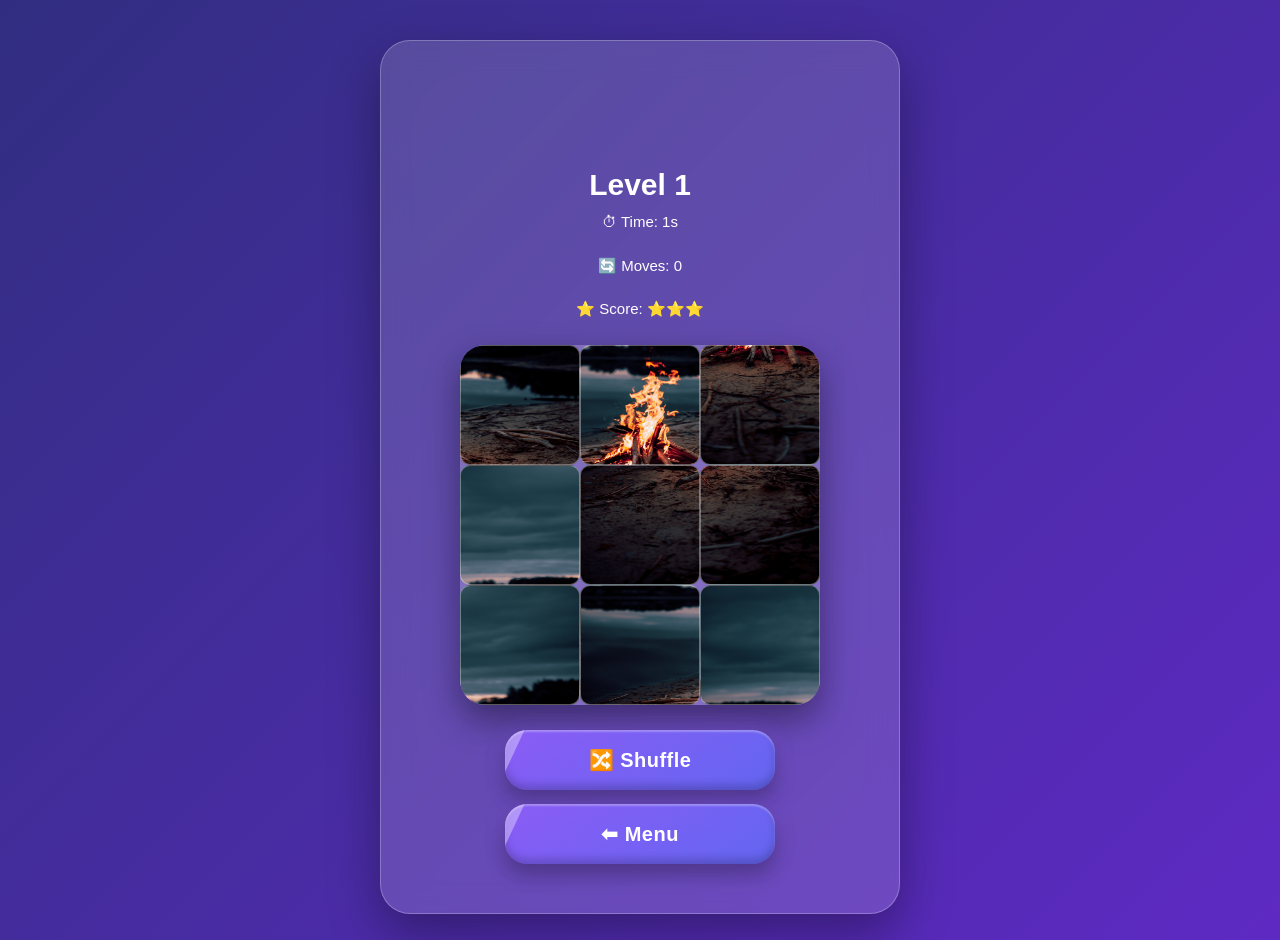
==== game.html @ 7e954ba8 "Update game.html" ====
<!DOCTYPE html>
<html lang="en">

<head>

    <meta charset="UTF-8">

    <meta name="viewport" content="width=device-width, initial-scale=1.0">

    <title>PixVinz</title>

    <link rel="stylesheet" href="style.css">

</head>

<body>

<div class="game">

    
    <video class="app-logo game-logo" autoplay muted loop playsinline>
    <source src="images/logo.webm" type="video/webm">
</video>
    <h2 id="levelTitle"></h2>

    <div class="stats">

        ⏱ Time:
        <span id="timer">0</span>s

        <br><br>

        🔄 Moves:
        <span id="moves">0</span>

        <br><br>

        ⭐ Score:
        <span id="stars">⭐⭐⭐</span>

    </div>

    <div id="puzzleBoard"></div>

    <button onclick="playClick(); shufflePuzzle()">
        🔀 Shuffle
    </button>

    <button onclick="playClick(); backHome()">
        ⬅ Menu
    </button>

</div>

<!-- ==============================
     Victory Screen
================================ -->

<div id="victoryScreen" class="hidden">

    <div class="victory-box">

        <h1>🎉 LEVEL COMPLETE!</h1>

        <img
            id="completedImage"
            src=""
            alt="Solved Puzzle">

        <div id="starsDisplay">⭐⭐⭐</div>

        <div class="stats">

            <p>
                ⏱ Time:
                <span id="finalTime">00:00</span>
            </p>

            <p>
                🔄 Moves:
                <span id="finalMoves">0</span>
            </p>

            <p>
                🪙 Reward:
                +<span id="rewardCoins">40</span> Coins
            </p>

        </div>

        <button id="nextBtn">
            ➡ Next Level
        </button>

        <button id="retryBtn">
            🔄 Play Again
        </button>

        <button id="homeBtn">
            🏠 Home
        </button>

    </div>

</div>
    

<script src="js/audio.js"></script>
<script src="js/auth.js"></script>
<script src="js/save.js"></script>

<script src="js/helpers.js"></script>
<script src="js/levels.js"></script>
<script src="js/timer.js"></script>

<script src="js/board.js"></script>
<script src="js/game.js"></script>

<script src="js/records.js"></script>
<script src="js/victory.js"></script>

<script src="js/puzzle.js"></script>
<script src="js/main.js"></script>

</body>
</html>
---- style.css ----
/* ============================================================
   PUZZLEMANIA / PIXVINZ PREMIUM GAME UI
   CLEAN FINAL CSS
   ============================================================ */


/* ============================================================
   GLOBAL RESET
   ============================================================ */

*{
    box-sizing:border-box;
    margin:0;
    padding:0;
    font-family:'Arial',sans-serif;
}


html{
    width:100%;
    min-height:100%;
}


body{

    min-height:100vh;

    width:100%;

    color:white;

    text-align:center;

    overflow-x:hidden;

    background:
        linear-gradient(
            135deg,
            #312e81,
            #6d28d9,
            #9333ea,
            #2563eb
        );

    background-size:400% 400%;

    animation:
        backgroundMove 15s ease infinite;

}


/* ============================================================
   MAIN CONTAINERS
   ============================================================ */

.menu,
.levels,
.game{

    width:90%;

    max-width:520px;

    margin:40px auto;

    padding:35px;

    background:
        rgba(255,255,255,.15);

    backdrop-filter:
        blur(15px);

    border-radius:30px;

    border:
        1px solid
        rgba(255,255,255,.25);

    box-shadow:
        0 20px 50px
        rgba(0,0,0,.35);

}


/* ============================================================
   TITLES
   ============================================================ */

h1{

    font-size:48px;

    margin-bottom:15px;

    text-shadow:
        0 5px 15px
        rgba(0,0,0,.4);

}


h2{

    font-size:30px;

    margin-bottom:20px;

}


p{

    font-size:20px;

}


/* ============================================================
   PREMIUM BUTTONS
   ============================================================ */

button{

    width:270px;

    max-width:90%;

    padding:18px;

    margin:14px auto;

    display:block;

    border:none;

    border-radius:22px;

    cursor:pointer;

    font-size:20px;

    font-weight:700;

    letter-spacing:.5px;

    color:white;

    background:
        linear-gradient(
            145deg,
            #8b5cf6,
            #6366f1
        );

    box-shadow:

        0 10px 20px
        rgba(0,0,0,.30),

        inset 0 2px 2px
        rgba(255,255,255,.30),

        inset 0 -5px 8px
        rgba(0,0,0,.20),

        0 0 20px
        rgba(139,92,246,.30);

    transition:
        all .30s ease;

    position:relative;

    overflow:hidden;

}


button:hover{

    transform:
        translateY(-6px)
        scale(1.04);

    box-shadow:

        0 18px 35px
        rgba(0,0,0,.35),

        0 0 30px
        rgba(139,92,246,.55);

}


button:active{

    transform:scale(.96);

}


button::before{

    content:"";

    position:absolute;

    top:-100%;

    left:-40%;

    width:40%;

    height:300%;

    background:
        rgba(255,255,255,.35);

    transform:
        rotate(25deg);

    transition:.7s;

}


button:hover::before{

    left:120%;

}


/* ============================================================
   COINS
   ============================================================ */

.coins{

    margin:20px;

    padding:12px;

    border-radius:15px;

    background:
        rgba(255,255,255,.15);

    font-size:22px;

}


/* ============================================================
   LEVEL GRID
   ============================================================ */

.level-grid{

    display:grid;

    grid-template-columns:
        repeat(2,130px);

    justify-content:center;

    gap:22px;

    margin-top:20px;

}


/* ============================================================
   LEVEL CARD
   ============================================================ */

.level-card{

    width:130px;

    height:125px;

    font-size:16px;

    font-weight:bold;

    color:white;

    cursor:pointer;

    position:relative;

    overflow:hidden;

    display:flex;

    flex-direction:column;

    justify-content:center;

    align-items:center;

    gap:4px;

    text-shadow:
        0 2px 6px
        rgba(0,0,0,.45);

    transition:
        transform .35s,
        box-shadow .35s;

    transform-style:preserve-3d;

    box-shadow:

        0 18px 28px
        rgba(0,0,0,.35),

        inset 0 2px 2px
        rgba(255,255,255,.30),

        inset 0 -8px 12px
        rgba(0,0,0,.28);

    background-size:
        200% 200%;

    animation:
        floatCard 4s ease-in-out infinite;

}


/* Level Card Shine */

.level-card::before{

    content:"";

    position:absolute;

    top:-50%;

    left:-60%;

    width:70%;

    height:220%;

    background:
        rgba(255,255,255,.18);

    transform:
        rotate(30deg);

    transition:.7s;

}


.level-card:hover{

    transform:
        perspective(700px)
        rotateX(10deg)
        translateY(-8px)
        scale(1.06);

}


.level-card:active{

    transform:
        perspective(700px)
        scale(.94);

}


/* ============================================================
   UNLOCKED LEVEL
   ============================================================ */

.unlocked{

    background:
        linear-gradient(
            145deg,
            #7c3aed,
            #4f46e5
        );

    color:white;

    box-shadow:

        0 8px 20px
        rgba(79,70,229,.5),

        inset 0 2px 3px
        rgba(255,255,255,.25),

        inset 0 -4px 8px
        rgba(0,0,0,.25);

}


.unlocked:hover{

    box-shadow:

        0 0 20px
        #7c3aed,

        0 0 40px
        #6d28d9,

        0 0 60px
        rgba(124,58,237,.55);

}


/* ============================================================
   COMPLETED LEVEL
   ============================================================ */

.completed{

    background:
        linear-gradient(
            135deg,
            #FFD54F,
            #FFC107,
            #FF9800,
            #F57C00
        );

    background-size:
        300% 300%;

    color:white;

    box-shadow:

        0 0 18px
        #FFC107,

        0 0 40px
        rgba(255,193,7,.75),

        inset 0 2px 3px
        rgba(255,255,255,.45),

        inset 0 -8px 10px
        rgba(0,0,0,.20);

    animation:
        floatCard 4s ease-in-out infinite,
        goldGlow 1s ease-in-out infinite,
        shineMove 2s linear infinite;

}


/* ============================================================
   LOCKED LEVEL
   ============================================================ */

.locked{

    background:
        linear-gradient(
            145deg,
            #3f3f46,
            #18181b
        );

    color:#bcbcbc;

    box-shadow:

        inset 0 2px 4px
        rgba(255,255,255,.08),

        inset 0 -4px 10px
        rgba(0,0,0,.6);

    cursor:not-allowed;

    opacity:.8;

}


/* ============================================================
   STATS
   ============================================================ */

.stats{

    font-size:12px;

    line-height:1.8;

}


/* ============================================================
   PUZZLE BOARD
   ============================================================ */

#puzzleBoard{

    width:360px;

    height:360px;

    max-width:90vw;

    max-height:90vw;

    margin:25px auto;

    padding:0;

    display:grid;

    overflow:hidden;

    border-radius:25px;

    background:
        rgba(255,255,255,.2);

    box-shadow:
        0 15px 35px
        rgba(0,0,0,.4);

}


/* ============================================================
   PUZZLE PIECES
   ============================================================ */

.piece{

    border-radius:10px;

    border:
        1px solid
        rgba(255,255,255,.35);

    transition:.2s;

    overflow:hidden;

}


.piece:hover{

    filter:
        brightness(1.15);

}


.selected{

    border:
        4px solid
        yellow;

    transform:
        scale(.93);

    box-shadow:
        0 0 20px
        yellow;

}


/* ============================================================
   STARS DISPLAY
   ============================================================ */

#starsDisplay{

    font-size:30px;

    color:gold;

}


/* ============================================================
   HIDDEN
   ============================================================ */

.hidden{

    display:none!important;

}


/* ============================================================
   ============================================================
   LOGO SYSTEM
   ============================================================
   ============================================================ */


/* ============================================================
   OPENING SPLASH SCREEN
   ============================================================ */

#puzzleSplash{

    position:fixed;

    inset:0;

    width:100%;

    height:100%;

    display:flex;

    justify-content:center;

    align-items:center;

    padding:15px;

    background:
        linear-gradient(
            135deg,
            #312e81,
            #6d28d9,
            #9333ea,
            #2563eb
        );

    z-index:99999;

    overflow:hidden;

    opacity:1;

    visibility:visible;

    transition:
        opacity .8s ease,
        visibility .8s ease;

}


/* ============================================================
   OPENING LOGO
   IMPORTANT:
   SMALL ENOUGH TO FIT MOBILE
   ============================================================ */

#puzzleSplash .app-logo{

    display:block;

    width:240px;

    height:auto;

    max-width:70vw;

    max-height:42vh;

    object-fit:contain;

    object-position:center;

    margin:auto;

    padding:0;

    border:none;

    outline:none;

    background:transparent;

    filter:
        drop-shadow(
            0 10px 20px
            rgba(0,0,0,.40)
        );

    animation:
        splashLogoIntro
        3s
        ease-in-out
        forwards;

}


/* Compatibility if splash uses .splash-logo */

#puzzleSplash .splash-logo{

    display:block;

    width:240px;

    height:auto;

    max-width:70vw;

    max-height:42vh;

    object-fit:contain;

    object-position:center;

    margin:auto;

    border:none;

    outline:none;

    background:transparent;

    filter:
        drop-shadow(
            0 10px 20px
            rgba(0,0,0,.40)
        );

}


/* ============================================================
   SPLASH EXIT
   ============================================================ */

#puzzleSplash.splashHidden{

    opacity:0;

    visibility:hidden;

    pointer-events:none;

}


/* ============================================================
   SPLASH ANIMATION
   ============================================================ */

@keyframes splashLogoIntro{

    0%{

        opacity:0;

        transform:
            scale(.78)
            translateY(15px);

    }

    20%{

        opacity:1;

        transform:
            scale(1.02)
            translateY(0);

    }

    40%{

        opacity:1;

        transform:
            scale(1)
            translateY(0);

    }

    70%{

        opacity:1;

        transform:
            scale(1.015)
            translateY(-3px);

    }

    100%{

        opacity:1;

        transform:
            scale(1)
            translateY(0);

    }

}


/* ============================================================
   MAIN MENU LOGO
   ============================================================ */

.menu .app-logo{

    display:block;

    width:190px;

    height:auto;

    max-width:65%;

    max-height:130px;

    object-fit:contain;

    object-position:center;

    margin:
        0 auto 10px auto;

    padding:0;

    border:none;

    outline:none;

    background:transparent;

    filter:
        drop-shadow(
            0 8px 15px
            rgba(0,0,0,.35)
        );

    animation:
        menuLogoFloat
        4s
        ease-in-out
        infinite;

}


/* Compatibility for .menu-logo */

.menu-logo{

    display:block;

    width:190px;

    height:auto;

    max-width:65%;

    max-height:130px;

    object-fit:contain;

    margin:
        0 auto 10px auto;

}


/* ============================================================
   LEVELS PAGE LOGO
   ============================================================ */

.levels .app-logo{

    display:block;

    width:200px;

    height:auto;

    max-width:75%;

    max-height:125px;

    object-fit:contain;

    object-position:center;

    margin:
        0 auto 8px auto;

    padding:0;

    border:none;

    outline:none;

    background:transparent;

    filter:
        drop-shadow(
            0 8px 15px
            rgba(0,0,0,.35)
        );

    animation:
        menuLogoFloat
        4s
        ease-in-out
        infinite;

}


/* ============================================================
   GAME / LEVEL 1 LOGO
   ============================================================ */

.game .app-logo{

    display:block !important;

    visibility:visible !important;

    opacity:1 !important;

    width:165px;

    height:auto;

    max-width:58%;

    max-height:100px;

    object-fit:contain;

    object-position:center;

    margin:
        0 auto 2px auto;

    padding:0;

    border:none;

    outline:none;

    background:transparent;

    filter:
        drop-shadow(
            0 8px 15px
            rgba(0,0,0,.35)
        );

    animation:
        gameLogoFloat
        4s
        ease-in-out
        infinite;

}


/* ============================================================
   GAME LEVEL TITLE
   ============================================================ */

.game #levelTitle{

    font-size:30px;

    margin:
        3px 0 8px 0;

    line-height:1.2;

}


/* ============================================================
   GAME STATISTICS
   ============================================================ */

.game .stats{

    font-size:15px;

    line-height:1.45;

    margin-bottom:8px;

}


/* ============================================================
   LOGO FLOAT ANIMATION
   ============================================================ */

@keyframes menuLogoFloat{

    0%,100%{

        transform:
            translateY(0)
            scale(1);

    }

    50%{

        transform:
            translateY(-5px)
            scale(1.02);

    }

}


@keyframes gameLogoFloat{

    0%,100%{

        transform:
            translateY(0)
            scale(1);

    }

    50%{

        transform:
            translateY(-4px)
            scale(1.015);

    }

}


/* ============================================================
   SETTINGS POPUP
   ============================================================ */

.popup{

    position:fixed;

    inset:0;

    background:
        rgba(0,0,0,.7);

    display:none;

    justify-content:center;

    align-items:center;

    z-index:9999;

}


.popup-box{

    width:90%;

    max-width:400px;

    background:white;

    color:#333;

    padding:30px;

    border-radius:25px;

    box-shadow:
        0 20px 50px
        black;

}


.setting-row{

    display:flex;

    justify-content:space-between;

    align-items:center;

    margin:20px 0;

    font-size:20px;

}


.setting-row input{

    width:25px;

    height:25px;

}


/* ============================================================
   INPUTS / LOGIN / SIGNUP
   ============================================================ */

input{

    width:270px;

    max-width:90%;

    padding:16px;

    margin:8px auto;

    display:block;

    border:none;

    border-radius:18px;

    outline:none;

    font-size:18px;

    text-align:center;

    background:
        rgba(255,255,255,.95);

    color:#222;

    box-shadow:
        0 8px 18px
        rgba(0,0,0,.25);

    transition:.3s;

}


input:focus{

    transform:
        scale(1.03);

    box-shadow:
        0 0 18px
        #8b5cf6;

}


input::placeholder{

    color:#666;

}


/* ============================================================
   PLAYER PROFILE
   ============================================================ */

#playerProfile{

    margin:20px auto;

    padding:15px;

    width:90%;

    border-radius:18px;

    background:
        rgba(255,255,255,.15);

    backdrop-filter:
        blur(10px);

}


#playerProfile h3{

    margin-bottom:8px;

    font-size:22px;

}


/* ============================================================
   PIXVINZ WELCOME TEXT - PREMIUM GLOW
   ============================================================ */

#welcomeText{

    font-size:32px;

    font-weight:900;

    color:#FFD21C;

    letter-spacing:1px;

    margin-bottom:8px;

    text-shadow:
        0 2px 5px rgba(0,0,0,.35),
        0 0 8px rgba(255,255,255,.55),
        0 0 16px rgba(216,180,254,.60),
        0 0 28px rgba(139,92,246,.45);

}


/* ============================================================
   PIXVINZ USERNAME - PREMIUM GLOW
   ============================================================ */

#usernameDisplay{

    font-size:24px;

    font-weight:700;

    color:#ffffff;

    letter-spacing:1px;

    margin-bottom:15px;

    opacity:1;

    text-shadow:
        0 2px 5px rgba(0,0,0,.35),
        0 0 6px rgba(255,255,255,.60),
        0 0 14px rgba(216,180,254,.70),
        0 0 26px rgba(139,92,246,.55);

}



/* ============================================================
   LOGOUT
   ============================================================ */

.logout-btn{

    margin:
        70px auto 20px auto;

    width:220px;

    opacity:.85;

}


/* ============================================================
   ============================================================
   VICTORY SCREEN
   ============================================================
   ============================================================ */

#victoryScreen{

    position:fixed;

    inset:0;

    width:100%;

    height:100%;

    display:flex;

    justify-content:center;

    align-items:center;

    padding:20px;

    background:
        radial-gradient(
            circle at center,
            rgba(124,58,237,.25),
            rgba(0,0,0,.82)
        );

    backdrop-filter:
        blur(6px);

    z-index:99999;

    overflow-y:auto;

}


/* ============================================================
   VICTORY BOX
   ============================================================ */

.victory-box{

    position:relative;

    width:92%;

    max-width:500px;

    max-height:90vh;

    overflow-y:auto;

    overflow-x:hidden;

    padding:
        24px 22px 22px 22px;

    margin:auto;

    background:
        linear-gradient(
            145deg,
            #ffffff,
            #fffdf7
        );

    color:#222;

    border-radius:38px;

    border:
        5px solid
        #FFD21C;

    box-shadow:

        0 0 12px
        rgba(255,215,0,.8),

        0 0 30px
        rgba(255,193,7,.65),

        0 20px 60px
        rgba(0,0,0,.65);

    text-align:center;

    animation:
        victoryAppear
        .55s
        cubic-bezier(.2,.8,.2,1);

}


/* ============================================================
   VICTORY CONFETTI LAYER
   ============================================================ */

.victory-box::before{

    content:"";

    position:absolute;

    inset:0;

    border-radius:34px;

    pointer-events:none;

    z-index:1;

    opacity:.65;

    background-image:

        linear-gradient(
            135deg,
            #ff4d6d 0 8px,
            transparent 8px 100%
        ),

        linear-gradient(
            45deg,
            #ffd21c 0 7px,
            transparent 7px 100%
        ),

        linear-gradient(
            120deg,
            #22c55e 0 8px,
            transparent 8px 100%
        ),

        linear-gradient(
            60deg,
            #3b82f6 0 7px,
            transparent 7px 100%
        ),

        linear-gradient(
            160deg,
            #a855f7 0 8px,
            transparent 8px 100%
        );

    background-size:

        75px 95px,
        95px 120px,
        110px 100px,
        85px 130px,
        120px 110px;

    animation:
        confettiFall
        5s
        linear
        infinite;

}


/* ============================================================
   SECOND CONFETTI
   ============================================================ */

.victory-box::after{

    content:"";

    position:absolute;

    inset:-20px;

    border-radius:40px;

    pointer-events:none;

    z-index:1;

    opacity:.45;

    background-image:

        radial-gradient(
            circle,
            #ffd21c 0 4px,
            transparent 5px
        ),

        radial-gradient(
            circle,
            #ff4d6d 0 4px,
            transparent 5px
        ),

        radial-gradient(
            circle,
            #3b82f6 0 4px,
            transparent 5px
        ),

        radial-gradient(
            circle,
            #22c55e 0 4px,
            transparent 5px
        ),

        radial-gradient(
            circle,
            #a855f7 0 4px,
            transparent 5px
        );

    background-size:

        90px 110px,
        120px 140px,
        100px 130px,
        130px 100px,
        110px 120px;

    animation:
        confettiFallReverse
        7s
        linear
        infinite;

}


/* ============================================================
   KEEP VICTORY CONTENT ABOVE CONFETTI
   ============================================================ */

.victory-box > *{

    position:relative;

    z-index:2;

}


/* ============================================================
   VICTORY TITLE
   ============================================================ */

.victory-box h1{

    position:relative;

    z-index:2;

    margin:
        12px 0 18px 0;

    font-size:
        clamp(
            30px,
            7vw,
            48px
        );

    line-height:1.05;

    font-weight:900;

    color:#222;

    text-shadow:

        0 3px 0
        #ffffff,

        0 6px 15px
        rgba(0,0,0,.20);

}


/* ============================================================
   COMPLETED PUZZLE IMAGE
   ============================================================ */

#completedImage{

    position:relative;

    z-index:2;

    width:165px;

    height:165px;

    max-width:47vw;

    max-height:47vw;

    display:block;

    margin:
        10px auto 16px auto;

    object-fit:cover;

    border-radius:27px;

    border:
        6px solid
        #FFD21C;

    background:white;

    box-shadow:

        0 0 12px
        rgba(255,215,0,.95),

        0 0 30px
        rgba(255,193,7,.65),

        0 10px 25px
        rgba(0,0,0,.30);

    animation:
        imageGlow
        2s
        ease-in-out
        infinite;

}


/* ============================================================
   VICTORY STARS
   ============================================================ */

#starsDisplay{

    position:relative;

    z-index:2;

    font-size:42px;

    line-height:1;

    margin:
        10px 0 18px 0;

    color:#FFD21C;

    letter-spacing:4px;

    text-shadow:
        0 3px 8px
        rgba(255,193,7,.45);

    animation:
        starsPop
        .7s
        ease-out;

}


/* ============================================================
   VICTORY STATS
   ============================================================ */

.victory-box .stats{

    position:relative;

    z-index:2;

    width:100%;

    max-width:360px;

    margin:
        8px auto 16px auto;

    font-size:20px;

    line-height:1.5;

}


.victory-box .stats p{

    margin:
        7px auto;

    padding:
        5px 10px;

    border-radius:15px;

}


/* ============================================================
   VICTORY BUTTONS
   ============================================================ */

#victoryScreen button{

    position:relative;

    z-index:3;

    width:85%;

    max-width:360px;

    padding:
        15px 18px;

    margin:
        8px auto;

    border:none;

    border-radius:24px;

    font-size:20px;

    font-weight:800;

    color:white;

    background:
        linear-gradient(
            145deg,
            #8b5cf6,
            #6366f1
        );

    box-shadow:

        0 10px 20px
        rgba(0,0,0,.25),

        inset 0 2px 2px
        rgba(255,255,255,.35),

        inset 0 -6px 8px
        rgba(0,0,0,.18),

        0 0 18px
        rgba(124,58,237,.25);

    transition:
        transform .2s ease,
        box-shadow .2s ease;

}


#victoryScreen button:hover{

    transform:
        translateY(-3px)
        scale(1.02);

    box-shadow:

        0 15px 28px
        rgba(0,0,0,.30),

        0 0 25px
        rgba(124,58,237,.55);

}


#victoryScreen button:active{

    transform:
        scale(.96);

}


/* ============================================================
   BEST RECORD
   ============================================================ */

#bestRecord{

    position:relative;

    z-index:2;

    margin:
        18px auto 0 auto !important;

    padding-top:12px;

    width:90%;

    border-top:
        2px solid
        rgba(100,70,130,.30);

    color:#222;

}


#bestRecord h3{

    margin:
        0 0 8px 0;

    font-size:24px;

    font-weight:900;

}


#bestRecord p{

    margin:
        4px 0;

    font-size:20px;

    line-height:1.3;

}


#bestRecord p:first-of-type{

    color:#FFD21C;

    font-size:34px;

    line-height:1;

    text-shadow:
        0 3px 7px
        rgba(255,193,7,.35);

}


/* ============================================================
   VICTORY ANIMATIONS
   ============================================================ */

@keyframes victoryAppear{

    0%{

        opacity:0;

        transform:
            scale(.82)
            translateY(30px);

    }

    70%{

        transform:
            scale(1.02)
            translateY(-3px);

    }

    100%{

        opacity:1;

        transform:
            scale(1)
            translateY(0);

    }

}


@keyframes imageGlow{

    0%,100%{

        box-shadow:

            0 0 12px
            rgba(255,215,0,.8),

            0 0 28px
            rgba(255,193,7,.5),

            0 10px 25px
            rgba(0,0,0,.3);

    }

    50%{

        box-shadow:

            0 0 20px
            rgba(255,215,0,1),

            0 0 42px
            rgba(255,193,7,.75),

            0 12px 30px
            rgba(0,0,0,.35);

    }

}


@keyframes starsPop{

    0%{

        opacity:0;

        transform:
            scale(.5);

    }

    70%{

        transform:
            scale(1.12);

    }

    100%{

        opacity:1;

        transform:
            scale(1);

    }

}


@keyframes confettiFall{

    0%{

        background-position:

            0 -80px,
            20px -120px,
            -30px -100px,
            50px -140px,
            -20px -130px;

        transform:
            rotate(0deg);

    }

    50%{

        background-position:

            15px 140px,
            -20px 220px,
            30px 160px,
            10px 210px,
            30px 170px;

        transform:
            rotate(2deg);

    }

    100%{

        background-position:

            0 450px,
            20px 500px,
            -30px 470px,
            50px 520px,
            -20px 490px;

        transform:
            rotate(0deg);

    }

}


@keyframes confettiFallReverse{

    0%{

        background-position:

            10px -100px,
            -30px -140px,
            40px -180px,
            -20px -140px,
            60px -120px;

    }

    50%{

        background-position:

            -20px 160px,
            20px 200px,
            -30px 180px,
            30px 220px,
            10px 170px;

    }

    100%{

        background-position:

            10px 480px,
            -30px 520px,
            40px 500px,
            -20px 540px,
            60px 510px;

    }

}


/* ============================================================
   GENERAL ANIMATIONS
   ============================================================ */

@keyframes backgroundMove{

    0%{

        background-position:
            0% 50%;

    }

    50%{

        background-position:
            100% 50%;

    }

    100%{

        background-position:
            0% 50%;

    }

}


@keyframes shine{

    50%{

        transform:
            scale(1.05);

    }

}


@keyframes floatCard{

    0%,100%{

        transform:
            translateY(0);

    }

    50%{

        transform:
            translateY(-5px);

    }

}


@keyframes goldGlow{

    0%,100%{

        box-shadow:

            0 0 18px
            #FFC107,

            0 0 40px
            rgba(255,193,7,.60);

    }

    50%{

        box-shadow:

            0 0 30px
            #FFD54F,

            0 0 60px
            #FF9800,

            0 0 80px
            rgba(255,152,0,.70);

    }

}


@keyframes shineMove{

    0%{

        background-position:
            0% 50%;

    }

    100%{

        background-position:
            100% 50%;

    }

}


/* ============================================================
   MOBILE DEVICES
   ============================================================ */

@media(max-width:500px){

    /* -----------------------------
       MAIN CONTAINERS
       ----------------------------- */

    .menu,
    .levels,
    .game{

        width:95%;

        padding:15px;

        margin:
            20px auto;

        border-radius:25px;

    }


    /* -----------------------------
       PUZZLE BOARD
       ----------------------------- */

    #puzzleBoard{

        width:90vw;

        height:90vw;

        max-width:360px;

        max-height:360px;

        margin:
            25px auto;

    }


    /* -----------------------------
       SPLASH LOGO
       ----------------------------- */

    #puzzleSplash{

        padding:10px;

    }


    #puzzleSplash .app-logo,
    #puzzleSplash .splash-logo{

        width:240px;

        max-width:70vw;

        max-height:42vh;

    }


    /* -----------------------------
       MAIN MENU LOGO
       ----------------------------- */

    .menu .app-logo{

        width:180px;

        max-width:64%;

        max-height:120px;

        margin:
            0 auto 8px auto;

    }


    /* -----------------------------
       LEVEL PAGE LOGO
       ----------------------------- */

    .levels .app-logo{

        width:165px;

        max-width:58%;

        max-height:105px;

        margin:
            0 auto 8px auto;

    }


    /* -----------------------------
       GAME LOGO
       ----------------------------- */

    .game .app-logo{

        width:165px;

        max-width:55%;

        max-height:100px;

        margin:
            0 auto 2px auto;

    }


    /* -----------------------------
       GAME TITLE
       ----------------------------- */

    .game #levelTitle{

        font-size:26px;

        margin:
            2px 0 6px 0;

    }


    /* -----------------------------
       GAME STATS
       ----------------------------- */

    .game .stats{

        font-size:14px;

        line-height:1.35;

        margin-bottom:5px;

    }


    /* -----------------------------
       VICTORY SCREEN
       ----------------------------- */

    #victoryScreen{

        padding:14px;

        align-items:center;

    }


    .victory-box{

        width:94%;

        max-width:430px;

        max-height:88vh;

        padding:
            20px
            16px
            18px
            16px;

        border-radius:32px;

        border-width:4px;

    }


    .victory-box h1{

        font-size:
            clamp(
                28px,
                8vw,
                38px
            );

        margin:
            10px 0 14px 0;

    }


    #completedImage{

        width:135px;

        height:135px;

        max-width:38vw;

        max-height:38vw;

        border-width:5px;

        border-radius:23px;

        margin:
            8px auto 14px auto;

    }


    #starsDisplay{

        font-size:36px;

        letter-spacing:2px;

        margin:
            8px 0 14px 0;

    }


    .victory-box .stats{

        font-size:18px;

        margin:
            6px auto 12px auto;

    }


    .victory-box .stats p{

        margin:
            4px auto;

    }


    #victoryScreen button{

        width:88%;

        padding:
            13px 15px;

        margin:
            7px auto;

        font-size:18px;

        border-radius:21px;

    }


    #bestRecord{

        margin-top:
            14px !important;

        padding-top:10px;

    }


    #bestRecord h3{

        font-size:21px;

        margin-bottom:5px;

    }


    #bestRecord p{

        font-size:18px;

        margin:2px 0;

    }


    #bestRecord p:first-of-type{

        font-size:30px;

    }

}


/* ============================================================
   VERY SMALL PHONES
   ============================================================ */

@media(max-width:360px){

    /* -----------------------------
       SPLASH
       ----------------------------- */

    #puzzleSplash{

        padding:8px;

    }


    #puzzleSplash .app-logo,
    #puzzleSplash .splash-logo{

        width:210px;

        max-width:68vw;

        max-height:38vh;

    }


    /* -----------------------------
       MAIN MENU
       ----------------------------- */

    .menu .app-logo{

        width:165px;

        max-width:62%;

        max-height:110px;

    }


    /* -----------------------------
       LEVELS
       ----------------------------- */

    .levels .app-logo{

        width:150px;

        max-width:58%;

        max-height:95px;

    }


    /* -----------------------------
       GAME
       ----------------------------- */

    .game .app-logo{

        width:150px;

        max-width:54%;

        max-height:90px;

    }


    .game #levelTitle{

        font-size:24px;

    }


    .game .stats{

        font-size:13px;

    }


    /* -----------------------------
       VICTORY
       ----------------------------- */

    #victoryScreen{

        padding:10px;

    }


    .victory-box{

        max-height:90vh;

        padding:
            17px
            13px
            15px
            13px;

        border-radius:28px;

    }


    .victory-box h1{

        font-size:27px;

        margin-bottom:10px;

    }


    #completedImage{

        width:120px;

        height:120px;

        max-width:35vw;

        max-height:35vw;

    }


    #starsDisplay{

        font-size:31px;

        margin-bottom:10px;

    }


    .victory-box .stats{

        font-size:16px;

    }


    #victoryScreen button{

        width:92%;

        padding:11px;

        font-size:17px;

        margin:5px auto;

    }


    #bestRecord h3{

        font-size:19px;

    }


    #bestRecord p{

        font-size:16px;

    }


    #bestRecord p:first-of-type{

        font-size:27px;

    }

}


/* ============================================================
   SMALL HEIGHT PHONES
   ============================================================ */

@media(max-width:500px) and (max-height:700px){

    #puzzleSplash .app-logo,
    #puzzleSplash .splash-logo{

        width:210px;

        max-width:68vw;

        max-height:36vh;

    }


    .game .app-logo{

        width:150px;

        max-height:90px;

        margin-bottom:2px;

    }


    .game #levelTitle{

        font-size:24px;

        margin-bottom:4px;

    }


    .game .stats{

        line-height:1.25;

        margin-bottom:3px;

    }

}


/* ============================================================
   VICTORY SCROLLBAR
   ============================================================ */

.victory-box::-webkit-scrollbar{

    width:5px;

}


.victory-box::-webkit-scrollbar-track{

    background:transparent;

}


.victory-box::-webkit-scrollbar-thumb{

    background:
        rgba(124,58,237,.45);

    border-radius:10px;

}

/* ============================================================
   PIXVINZ LOGO - PUZZLE / GAME SCREEN
   Keeps logo visible above Level title
   ============================================================ */

.game .app-logo{

    display:block !important;

    width:170px !important;

    max-width:65% !important;

    height:auto !important;

    max-height:110px !important;

    object-fit:contain !important;

    margin:0 auto 6px auto !important;

    border:none !important;

    outline:none !important;

    background:transparent !important;

    filter:
        drop-shadow(
            0 8px 15px
            rgba(0,0,0,.35)
        );

    position:relative;

    z-index:5;

}


/* ============================================================
   MOBILE PUZZLE SCREEN LOGO
   ============================================================ */

@media(max-width:500px){

    .game .app-logo{

        display:block !important;

        width:155px !important;

        max-width:58vw !important;

        max-height:100px !important;

        height:auto !important;

        object-fit:contain !important;

        margin:
            0 auto 4px auto !important;

    }

}


/* ============================================================
   VERY SMALL PHONES
   ============================================================ */

@media(max-width:360px){

    .game .app-logo{

        width:140px !important;

        max-width:55vw !important;

        max-height:90px !important;

    }

}

/* ======================================
   ABOUT POPUP
   ====================================== */

#aboutBox{

    position:fixed;

    inset:0;

    display:flex;

    justify-content:center;

    align-items:center;

    background:rgba(0,0,0,0.65);

    z-index:9999;

    padding:20px;

}


.about-content{

    position:relative;

    width:90%;

    max-width:360px;

    padding:25px 20px;

    text-align:center;

    border-radius:20px;

    background:linear-gradient(
        135deg,
        #312e81,
        #6d28d9,
        #9333ea
    );

    box-shadow:
        0 10px 35px rgba(0,0,0,0.45);

    color:white;

}


.about-logo{

    display:block;

    width:180px;

    max-width:70%;

    height:auto;

    margin:0 auto 15px;

}


.about-content p{

    margin:10px 0;

    line-height:1.5;

}


.about-close{

    position:absolute;

    top:8px;

    right:12px;

    width:35px;

    height:35px;

    border:none;

    border-radius:50%;

    background:rgba(255,255,255,0.15);

    color:white;

    font-size:25px;

    line-height:30px;

    cursor:pointer;

}

/* ============================================================
   END OF PUZZLEMANIA CSS
   ============================================================ */
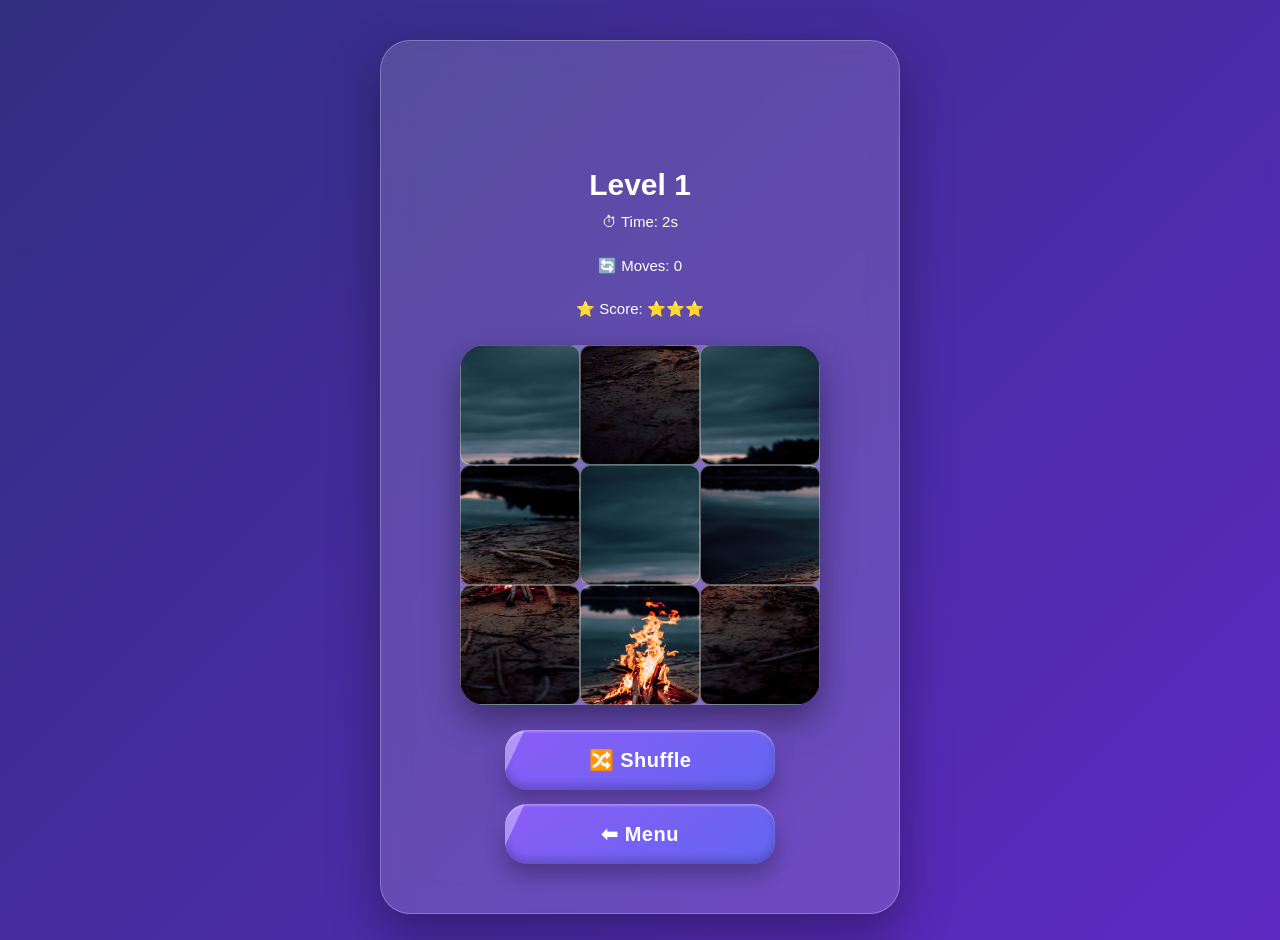
==== commit ade525c9: "Update game.html" ====
--- a/game.html
+++ b/game.html
@@ -2,42 +2,27 @@
 <html lang="en">
 
 <head>
-
     <meta charset="UTF-8">
-
     <meta name="viewport" content="width=device-width, initial-scale=1.0">
-
     <title>PixVinz</title>
-
     <link rel="stylesheet" href="style.css">
-
 </head>
 
 <body>
 
 <div class="game">
-
+    <video class="app-logo game-logo" autoplay muted loop playsinline>
+        <source src="images/logo.webm" type="video/webm">
+    </video>
     
-    <video class="app-logo game-logo" autoplay muted loop playsinline>
-    <source src="images/logo.webm" type="video/webm">
-</video>
     <h2 id="levelTitle"></h2>
 
     <div class="stats">
-
-        ⏱ Time:
-        <span id="timer">0</span>s
-
+        ⏱ Time: <span id="timer">0</span>s
         <br><br>
-
-        🔄 Moves:
-        <span id="moves">0</span>
-
+        🔄 Moves: <span id="moves">0</span>
         <br><br>
-
-        ⭐ Score:
-        <span id="stars">⭐⭐⭐</span>
-
+        ⭐ Score: <span id="stars">⭐⭐⭐</span>
     </div>
 
     <div id="puzzleBoard"></div>
@@ -49,77 +34,47 @@
     <button onclick="playClick(); backHome()">
         ⬅ Menu
     </button>
-
 </div>
 
 <!-- ==============================
      Victory Screen
 ================================ -->
-
 <div id="victoryScreen" class="hidden">
-
     <div class="victory-box">
-
         <h1>🎉 LEVEL COMPLETE!</h1>
 
-        <img
-            id="completedImage"
-            src=""
-            alt="Solved Puzzle">
+        <img id="completedImage" src="" alt="Solved Puzzle">
 
         <div id="starsDisplay">⭐⭐⭐</div>
 
         <div class="stats">
-
-            <p>
-                ⏱ Time:
-                <span id="finalTime">00:00</span>
-            </p>
-
-            <p>
-                🔄 Moves:
-                <span id="finalMoves">0</span>
-            </p>
-
-            <p>
-                🪙 Reward:
-                +<span id="rewardCoins">40</span> Coins
-            </p>
-
+            <p>⏱ Time: <span id="finalTime">00:00</span></p>
+            <p>🔄 Moves: <span id="finalMoves">0</span></p>
+            <p>🪙 Reward: +<span id="rewardCoins">40</span> Coins</p>
         </div>
 
-        <button id="nextBtn">
-            ➡ Next Level
-        </button>
+        <button id="nextBtn">➡ Next Level</button>
+        <button id="retryBtn">🔄 Play Again</button>
+        <button id="homeBtn">🏠 Home</button>
+    </div>
+</div>
 
-        <button id="retryBtn">
-            🔄 Play Again
-        </button>
-
-        <button id="homeBtn">
-            🏠 Home
-        </button>
-
-    </div>
-
-</div>
-    
-
+<!-- Utilities & Setup -->
 <script src="js/audio.js"></script>
 <script src="js/auth.js"></script>
 <script src="js/save.js"></script>
-
+<script src="js/records.js"></script> 
 <script src="js/helpers.js"></script>
 <script src="js/levels.js"></script>
 <script src="js/timer.js"></script>
 
+<!-- Board & Puzzle Core Engine -->
 <script src="js/board.js"></script>
+<script src="js/puzzle.js"></script>
 <script src="js/game.js"></script>
 
-<script src="js/records.js"></script>
+<!-- Overlays & Main Entry -->
 <script src="js/victory.js"></script>
-
-<script src="js/puzzle.js"></script>
 <script src="js/main.js"></script>
 
 </body>
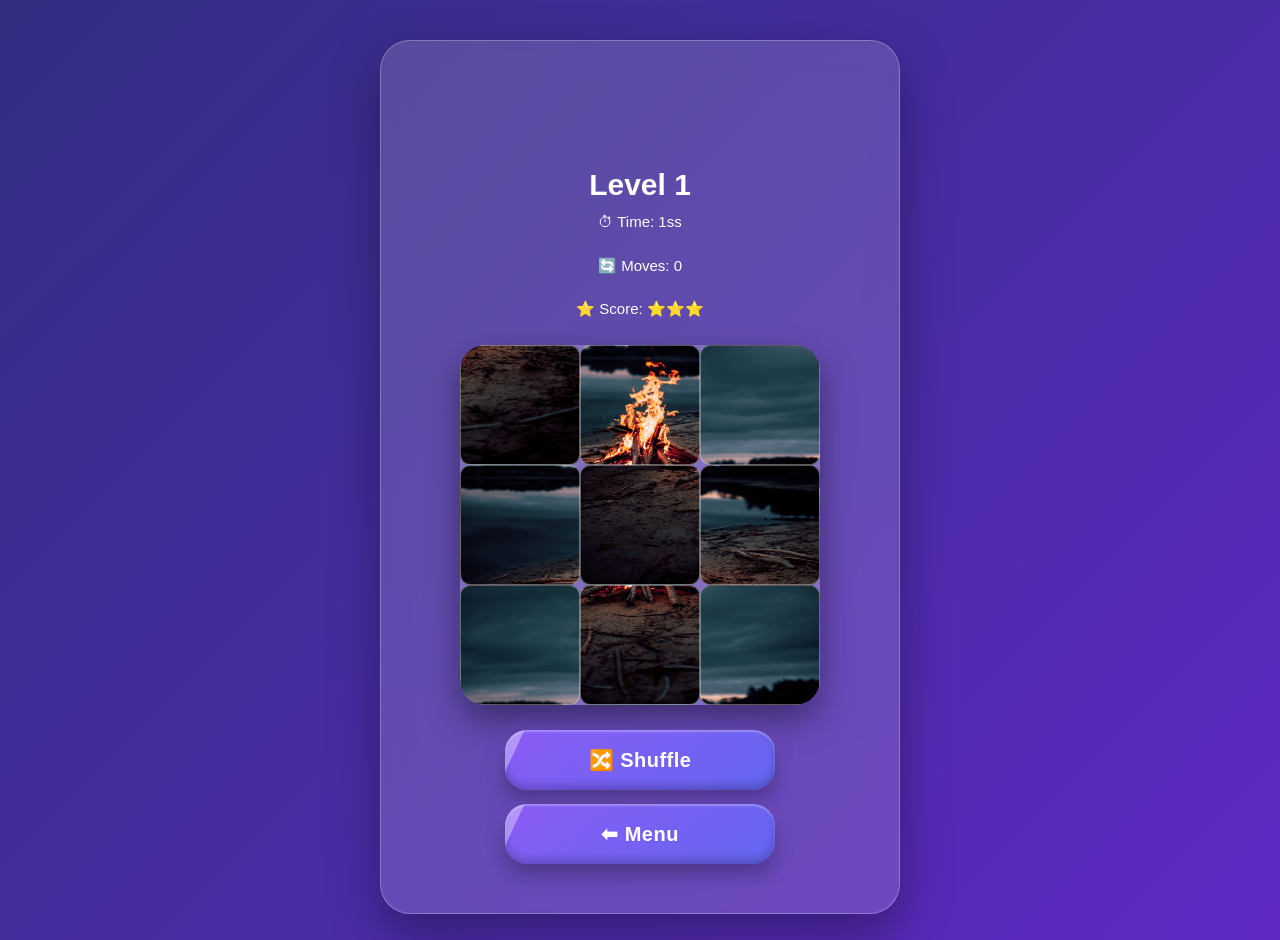
==== commit 1740ce01: "Update game.html" ====
--- a/game.html
+++ b/game.html
@@ -27,17 +27,17 @@
 
     <div id="puzzleBoard"></div>
 
-    <button onclick="playClick(); shufflePuzzle()">
+    <button onclick="shufflePuzzle()">
         🔀 Shuffle
     </button>
 
-    <button onclick="playClick(); backHome()">
+    <button onclick="backHome()">
         ⬅ Menu
     </button>
 </div>
 
 <!-- ==============================
-     Victory Screen
+     Victory Screen Overlay
 ================================ -->
 <div id="victoryScreen" class="hidden">
     <div class="victory-box">
@@ -48,9 +48,9 @@
         <div id="starsDisplay">⭐⭐⭐</div>
 
         <div class="stats">
-            <p>⏱ Time: <span id="finalTime">00:00</span></p>
+            <p>⏱ Time: <span id="finalTime">0s</span></p>
             <p>🔄 Moves: <span id="finalMoves">0</span></p>
-            <p>🪙 Reward: +<span id="rewardCoins">40</span> Coins</p>
+            <p>🪙 Reward: +<span id="rewardCoins">0</span> Coins</p>
         </div>
 
         <button id="nextBtn">➡ Next Level</button>
@@ -59,23 +59,24 @@
     </div>
 </div>
 
-<!-- Utilities & Setup -->
+<!-- Core State & Asset Configuration -->
 <script src="js/audio.js"></script>
+<script src="js/levels.js"></script>
+<script src="js/record.js"></script> 
+<script src="js/helpers.js"></script>
+
+<!-- Optional Auth / Persistence Module Stubs -->
 <script src="js/auth.js"></script>
 <script src="js/save.js"></script>
-<script src="js/records.js"></script> 
-<script src="js/helpers.js"></script>
-<script src="js/levels.js"></script>
 <script src="js/timer.js"></script>
 
 <!-- Board & Puzzle Core Engine -->
 <script src="js/board.js"></script>
-<script src="js/puzzle.js"></script>
-<script src="js/game.js"></script>
+<script src="js/script.js"></script>
 
-<!-- Overlays & Main Entry -->
+<!-- Overlays & Main Startup Entry -->
 <script src="js/victory.js"></script>
-<script src="js/main.js"></script>
+<script src="js/startup.js"></script>
 
 </body>
 </html>
--- a/style.css
+++ b/style.css
@@ -1,2925 +1,731 @@
 /* ============================================================
-   PUZZLEMANIA / PIXVINZ PREMIUM GAME UI
-   CLEAN FINAL CSS
+   PUZZLEMANIA / PIXVINZ PREMIUM GAME UI - POLISHED CSS
    ============================================================ */
 
-
-/* ============================================================
-   GLOBAL RESET
-   ============================================================ */
-
-*{
-    box-sizing:border-box;
-    margin:0;
-    padding:0;
-    font-family:'Arial',sans-serif;
-}
-
-
-html{
-    width:100%;
-    min-height:100%;
-}
-
-
-body{
-
-    min-height:100vh;
-
-    width:100%;
-
-    color:white;
-
-    text-align:center;
-
-    overflow-x:hidden;
-
-    background:
-        linear-gradient(
-            135deg,
-            #312e81,
-            #6d28d9,
-            #9333ea,
-            #2563eb
-        );
-
-    background-size:400% 400%;
-
-    animation:
-        backgroundMove 15s ease infinite;
-
-}
-
-
-/* ============================================================
-   MAIN CONTAINERS
-   ============================================================ */
-
-.menu,
-.levels,
-.game{
-
-    width:90%;
-
-    max-width:520px;
-
-    margin:40px auto;
-
-    padding:35px;
-
-    background:
-        rgba(255,255,255,.15);
-
-    backdrop-filter:
-        blur(15px);
-
-    border-radius:30px;
-
-    border:
-        1px solid
-        rgba(255,255,255,.25);
-
-    box-shadow:
-        0 20px 50px
-        rgba(0,0,0,.35);
-
-}
-
-
-/* ============================================================
-   TITLES
-   ============================================================ */
-
-h1{
-
-    font-size:48px;
-
-    margin-bottom:15px;
-
-    text-shadow:
-        0 5px 15px
-        rgba(0,0,0,.4);
-
-}
-
-
-h2{
-
-    font-size:30px;
-
-    margin-bottom:20px;
-
-}
-
-
-p{
-
-    font-size:20px;
-
-}
-
-
-/* ============================================================
-   PREMIUM BUTTONS
-   ============================================================ */
-
-button{
-
-    width:270px;
-
-    max-width:90%;
-
-    padding:18px;
-
-    margin:14px auto;
-
-    display:block;
-
-    border:none;
-
-    border-radius:22px;
-
-    cursor:pointer;
-
-    font-size:20px;
-
-    font-weight:700;
-
-    letter-spacing:.5px;
-
-    color:white;
-
-    background:
-        linear-gradient(
-            145deg,
-            #8b5cf6,
-            #6366f1
-        );
-
-    box-shadow:
-
-        0 10px 20px
-        rgba(0,0,0,.30),
-
-        inset 0 2px 2px
-        rgba(255,255,255,.30),
-
-        inset 0 -5px 8px
-        rgba(0,0,0,.20),
-
-        0 0 20px
-        rgba(139,92,246,.30);
-
-    transition:
-        all .30s ease;
-
-    position:relative;
-
-    overflow:hidden;
-
-}
-
-
-button:hover{
-
-    transform:
-        translateY(-6px)
-        scale(1.04);
-
-    box-shadow:
-
-        0 18px 35px
-        rgba(0,0,0,.35),
-
-        0 0 30px
-        rgba(139,92,246,.55);
-
-}
-
-
-button:active{
-
-    transform:scale(.96);
-
-}
-
-
-button::before{
-
-    content:"";
-
-    position:absolute;
-
-    top:-100%;
-
-    left:-40%;
-
-    width:40%;
-
-    height:300%;
-
-    background:
-        rgba(255,255,255,.35);
-
-    transform:
-        rotate(25deg);
-
-    transition:.7s;
-
-}
-
-
-button:hover::before{
-
-    left:120%;
-
-}
-
-
-/* ============================================================
-   COINS
-   ============================================================ */
-
-.coins{
-
-    margin:20px;
-
-    padding:12px;
-
-    border-radius:15px;
-
-    background:
-        rgba(255,255,255,.15);
-
-    font-size:22px;
-
-}
-
-
-/* ============================================================
-   LEVEL GRID
-   ============================================================ */
-
-.level-grid{
-
-    display:grid;
-
-    grid-template-columns:
-        repeat(2,130px);
-
-    justify-content:center;
-
-    gap:22px;
-
-    margin-top:20px;
-
-}
-
-
-/* ============================================================
-   LEVEL CARD
-   ============================================================ */
-
-.level-card{
-
-    width:130px;
-
-    height:125px;
-
-    font-size:16px;
-
-    font-weight:bold;
-
-    color:white;
-
-    cursor:pointer;
-
-    position:relative;
-
-    overflow:hidden;
-
-    display:flex;
-
-    flex-direction:column;
-
-    justify-content:center;
-
-    align-items:center;
-
-    gap:4px;
-
-    text-shadow:
-        0 2px 6px
-        rgba(0,0,0,.45);
-
-    transition:
-        transform .35s,
-        box-shadow .35s;
-
-    transform-style:preserve-3d;
-
-    box-shadow:
-
-        0 18px 28px
-        rgba(0,0,0,.35),
-
-        inset 0 2px 2px
-        rgba(255,255,255,.30),
-
-        inset 0 -8px 12px
-        rgba(0,0,0,.28);
-
-    background-size:
-        200% 200%;
-
-    animation:
-        floatCard 4s ease-in-out infinite;
-
-}
-
-
-/* Level Card Shine */
-
-.level-card::before{
-
-    content:"";
-
-    position:absolute;
-
-    top:-50%;
-
-    left:-60%;
-
-    width:70%;
-
-    height:220%;
-
-    background:
-        rgba(255,255,255,.18);
-
-    transform:
-        rotate(30deg);
-
-    transition:.7s;
-
-}
-
-
-.level-card:hover{
-
-    transform:
-        perspective(700px)
-        rotateX(10deg)
-        translateY(-8px)
-        scale(1.06);
-
-}
-
-
-.level-card:active{
-
-    transform:
-        perspective(700px)
-        scale(.94);
-
-}
-
-
-/* ============================================================
-   UNLOCKED LEVEL
-   ============================================================ */
-
-.unlocked{
-
-    background:
-        linear-gradient(
-            145deg,
-            #7c3aed,
-            #4f46e5
-        );
-
-    color:white;
-
-    box-shadow:
-
-        0 8px 20px
-        rgba(79,70,229,.5),
-
-        inset 0 2px 3px
-        rgba(255,255,255,.25),
-
-        inset 0 -4px 8px
-        rgba(0,0,0,.25);
-
-}
-
-
-.unlocked:hover{
-
-    box-shadow:
-
-        0 0 20px
-        #7c3aed,
-
-        0 0 40px
-        #6d28d9,
-
-        0 0 60px
-        rgba(124,58,237,.55);
-
-}
-
-
-/* ============================================================
-   COMPLETED LEVEL
-   ============================================================ */
-
-.completed{
-
-    background:
-        linear-gradient(
-            135deg,
-            #FFD54F,
-            #FFC107,
-            #FF9800,
-            #F57C00
-        );
-
-    background-size:
-        300% 300%;
-
-    color:white;
-
-    box-shadow:
-
-        0 0 18px
-        #FFC107,
-
-        0 0 40px
-        rgba(255,193,7,.75),
-
-        inset 0 2px 3px
-        rgba(255,255,255,.45),
-
-        inset 0 -8px 10px
-        rgba(0,0,0,.20);
-
-    animation:
-        floatCard 4s ease-in-out infinite,
-        goldGlow 1s ease-in-out infinite,
-        shineMove 2s linear infinite;
-
-}
-
-
-/* ============================================================
-   LOCKED LEVEL
-   ============================================================ */
-
-.locked{
-
-    background:
-        linear-gradient(
-            145deg,
-            #3f3f46,
-            #18181b
-        );
-
-    color:#bcbcbc;
-
-    box-shadow:
-
-        inset 0 2px 4px
-        rgba(255,255,255,.08),
-
-        inset 0 -4px 10px
-        rgba(0,0,0,.6);
-
-    cursor:not-allowed;
-
-    opacity:.8;
-
-}
-
-
-/* ============================================================
-   STATS
-   ============================================================ */
-
-.stats{
-
-    font-size:12px;
-
-    line-height:1.8;
-
-}
-
-
-/* ============================================================
-   PUZZLE BOARD
-   ============================================================ */
-
-#puzzleBoard{
-
-    width:360px;
-
-    height:360px;
-
-    max-width:90vw;
-
-    max-height:90vw;
-
-    margin:25px auto;
-
-    padding:0;
-
-    display:grid;
-
-    overflow:hidden;
-
-    border-radius:25px;
-
-    background:
-        rgba(255,255,255,.2);
-
-    box-shadow:
-        0 15px 35px
-        rgba(0,0,0,.4);
-
-}
-
-
-/* ============================================================
-   PUZZLE PIECES
-   ============================================================ */
-
-.piece{
-
-    border-radius:10px;
-
-    border:
-        1px solid
-        rgba(255,255,255,.35);
-
-    transition:.2s;
-
-    overflow:hidden;
-
-}
-
-
-.piece:hover{
-
-    filter:
-        brightness(1.15);
-
-}
-
-
-.selected{
-
-    border:
-        4px solid
-        yellow;
-
-    transform:
-        scale(.93);
-
-    box-shadow:
-        0 0 20px
-        yellow;
-
-}
-
-
-/* ============================================================
-   STARS DISPLAY
-   ============================================================ */
-
-#starsDisplay{
-
-    font-size:30px;
-
-    color:gold;
-
-}
-
-
-/* ============================================================
-   HIDDEN
-   ============================================================ */
-
-.hidden{
-
-    display:none!important;
-
-}
-
-
-/* ============================================================
-   ============================================================
-   LOGO SYSTEM
-   ============================================================
-   ============================================================ */
-
-
-/* ============================================================
-   OPENING SPLASH SCREEN
-   ============================================================ */
-
-#puzzleSplash{
-
-    position:fixed;
-
-    inset:0;
-
-    width:100%;
-
-    height:100%;
-
-    display:flex;
-
-    justify-content:center;
-
-    align-items:center;
-
-    padding:15px;
-
-    background:
-        linear-gradient(
-            135deg,
-            #312e81,
-            #6d28d9,
-            #9333ea,
-            #2563eb
-        );
-
-    z-index:99999;
-
-    overflow:hidden;
-
-    opacity:1;
-
-    visibility:visible;
-
-    transition:
-        opacity .8s ease,
-        visibility .8s ease;
-
-}
-
-
-/* ============================================================
-   OPENING LOGO
-   IMPORTANT:
-   SMALL ENOUGH TO FIT MOBILE
-   ============================================================ */
-
-#puzzleSplash .app-logo{
-
-    display:block;
-
-    width:240px;
-
-    height:auto;
-
-    max-width:70vw;
-
-    max-height:42vh;
-
-    object-fit:contain;
-
-    object-position:center;
-
-    margin:auto;
-
-    padding:0;
-
-    border:none;
-
-    outline:none;
-
-    background:transparent;
-
-    filter:
-        drop-shadow(
-            0 10px 20px
-            rgba(0,0,0,.40)
-        );
-
-    animation:
-        splashLogoIntro
-        3s
-        ease-in-out
-        forwards;
-
-}
-
-
-/* Compatibility if splash uses .splash-logo */
-
-#puzzleSplash .splash-logo{
-
-    display:block;
-
-    width:240px;
-
-    height:auto;
-
-    max-width:70vw;
-
-    max-height:42vh;
-
-    object-fit:contain;
-
-    object-position:center;
-
-    margin:auto;
-
-    border:none;
-
-    outline:none;
-
-    background:transparent;
-
-    filter:
-        drop-shadow(
-            0 10px 20px
-            rgba(0,0,0,.40)
-        );
-
-}
-
-
-/* ============================================================
-   SPLASH EXIT
-   ============================================================ */
-
-#puzzleSplash.splashHidden{
-
-    opacity:0;
-
-    visibility:hidden;
-
-    pointer-events:none;
-
-}
-
-
-/* ============================================================
-   SPLASH ANIMATION
-   ============================================================ */
-
-@keyframes splashLogoIntro{
-
-    0%{
-
-        opacity:0;
-
-        transform:
-            scale(.78)
-            translateY(15px);
-
-    }
-
-    20%{
-
-        opacity:1;
-
-        transform:
-            scale(1.02)
-            translateY(0);
-
-    }
-
-    40%{
-
-        opacity:1;
-
-        transform:
-            scale(1)
-            translateY(0);
-
-    }
-
-    70%{
-
-        opacity:1;
-
-        transform:
-            scale(1.015)
-            translateY(-3px);
-
-    }
-
-    100%{
-
-        opacity:1;
-
-        transform:
-            scale(1)
-            translateY(0);
-
-    }
-
-}
-
-
-/* ============================================================
-   MAIN MENU LOGO
-   ============================================================ */
-
-.menu .app-logo{
-
-    display:block;
-
-    width:190px;
-
-    height:auto;
-
-    max-width:65%;
-
-    max-height:130px;
-
-    object-fit:contain;
-
-    object-position:center;
-
-    margin:
-        0 auto 10px auto;
-
-    padding:0;
-
-    border:none;
-
-    outline:none;
-
-    background:transparent;
-
-    filter:
-        drop-shadow(
-            0 8px 15px
-            rgba(0,0,0,.35)
-        );
-
-    animation:
-        menuLogoFloat
-        4s
-        ease-in-out
-        infinite;
-
-}
-
-
-/* Compatibility for .menu-logo */
-
-.menu-logo{
-
-    display:block;
-
-    width:190px;
-
-    height:auto;
-
-    max-width:65%;
-
-    max-height:130px;
-
-    object-fit:contain;
-
-    margin:
-        0 auto 10px auto;
-
-}
-
-
-/* ============================================================
-   LEVELS PAGE LOGO
-   ============================================================ */
-
-.levels .app-logo{
-
-    display:block;
-
-    width:200px;
-
-    height:auto;
-
-    max-width:75%;
-
-    max-height:125px;
-
-    object-fit:contain;
-
-    object-position:center;
-
-    margin:
-        0 auto 8px auto;
-
-    padding:0;
-
-    border:none;
-
-    outline:none;
-
-    background:transparent;
-
-    filter:
-        drop-shadow(
-            0 8px 15px
-            rgba(0,0,0,.35)
-        );
-
-    animation:
-        menuLogoFloat
-        4s
-        ease-in-out
-        infinite;
-
-}
-
-
-/* ============================================================
-   GAME / LEVEL 1 LOGO
-   ============================================================ */
-
-.game .app-logo{
-
-    display:block !important;
-
-    visibility:visible !important;
-
-    opacity:1 !important;
-
-    width:165px;
-
-    height:auto;
-
-    max-width:58%;
-
-    max-height:100px;
-
-    object-fit:contain;
-
-    object-position:center;
-
-    margin:
-        0 auto 2px auto;
-
-    padding:0;
-
-    border:none;
-
-    outline:none;
-
-    background:transparent;
-
-    filter:
-        drop-shadow(
-            0 8px 15px
-            rgba(0,0,0,.35)
-        );
-
-    animation:
-        gameLogoFloat
-        4s
-        ease-in-out
-        infinite;
-
-}
-
-
-/* ============================================================
-   GAME LEVEL TITLE
-   ============================================================ */
-
-.game #levelTitle{
-
-    font-size:30px;
-
-    margin:
-        3px 0 8px 0;
-
-    line-height:1.2;
-
-}
-
-
-/* ============================================================
-   GAME STATISTICS
-   ============================================================ */
-
-.game .stats{
-
-    font-size:15px;
-
-    line-height:1.45;
-
-    margin-bottom:8px;
-
-}
-
-
-/* ============================================================
-   LOGO FLOAT ANIMATION
-   ============================================================ */
-
-@keyframes menuLogoFloat{
-
-    0%,100%{
-
-        transform:
-            translateY(0)
-            scale(1);
-
-    }
-
-    50%{
-
-        transform:
-            translateY(-5px)
-            scale(1.02);
-
-    }
-
-}
-
-
-@keyframes gameLogoFloat{
-
-    0%,100%{
-
-        transform:
-            translateY(0)
-            scale(1);
-
-    }
-
-    50%{
-
-        transform:
-            translateY(-4px)
-            scale(1.015);
-
-    }
-
-}
-
-
-/* ============================================================
-   SETTINGS POPUP
-   ============================================================ */
-
-.popup{
-
-    position:fixed;
-
-    inset:0;
-
-    background:
-        rgba(0,0,0,.7);
-
-    display:none;
-
-    justify-content:center;
-
-    align-items:center;
-
-    z-index:9999;
-
-}
-
-
-.popup-box{
-
-    width:90%;
-
-    max-width:400px;
-
-    background:white;
-
-    color:#333;
-
-    padding:30px;
-
-    border-radius:25px;
-
-    box-shadow:
-        0 20px 50px
-        black;
-
-}
-
-
-.setting-row{
-
-    display:flex;
-
-    justify-content:space-between;
-
-    align-items:center;
-
-    margin:20px 0;
-
-    font-size:20px;
-
-}
-
-
-.setting-row input{
-
-    width:25px;
-
-    height:25px;
-
-}
-
-
-/* ============================================================
-   INPUTS / LOGIN / SIGNUP
-   ============================================================ */
-
-input{
-
-    width:270px;
-
-    max-width:90%;
-
-    padding:16px;
-
-    margin:8px auto;
-
-    display:block;
-
-    border:none;
-
-    border-radius:18px;
-
-    outline:none;
-
-    font-size:18px;
-
-    text-align:center;
-
-    background:
-        rgba(255,255,255,.95);
-
-    color:#222;
-
-    box-shadow:
-        0 8px 18px
-        rgba(0,0,0,.25);
-
-    transition:.3s;
-
-}
-
-
-input:focus{
-
-    transform:
-        scale(1.03);
-
-    box-shadow:
-        0 0 18px
-        #8b5cf6;
-
-}
-
-
-input::placeholder{
-
-    color:#666;
-
-}
-
-
-/* ============================================================
-   PLAYER PROFILE
-   ============================================================ */
-
-#playerProfile{
-
-    margin:20px auto;
-
-    padding:15px;
-
-    width:90%;
-
-    border-radius:18px;
-
-    background:
-        rgba(255,255,255,.15);
-
-    backdrop-filter:
-        blur(10px);
-
-}
-
-
-#playerProfile h3{
-
-    margin-bottom:8px;
-
-    font-size:22px;
-
-}
-
-
-/* ============================================================
-   PIXVINZ WELCOME TEXT - PREMIUM GLOW
-   ============================================================ */
-
-#welcomeText{
-
-    font-size:32px;
-
-    font-weight:900;
-
-    color:#FFD21C;
-
-    letter-spacing:1px;
-
-    margin-bottom:8px;
-
-    text-shadow:
-        0 2px 5px rgba(0,0,0,.35),
-        0 0 8px rgba(255,255,255,.55),
-        0 0 16px rgba(216,180,254,.60),
-        0 0 28px rgba(139,92,246,.45);
-
-}
-
-
-/* ============================================================
-   PIXVINZ USERNAME - PREMIUM GLOW
-   ============================================================ */
-
-#usernameDisplay{
-
-    font-size:24px;
-
-    font-weight:700;
-
-    color:#ffffff;
-
-    letter-spacing:1px;
-
-    margin-bottom:15px;
-
-    opacity:1;
-
-    text-shadow:
-        0 2px 5px rgba(0,0,0,.35),
-        0 0 6px rgba(255,255,255,.60),
-        0 0 14px rgba(216,180,254,.70),
-        0 0 26px rgba(139,92,246,.55);
-
-}
-
-
-
-/* ============================================================
-   LOGOUT
-   ============================================================ */
-
-.logout-btn{
-
-    margin:
-        70px auto 20px auto;
-
-    width:220px;
-
-    opacity:.85;
-
-}
-
-
-/* ============================================================
-   ============================================================
-   VICTORY SCREEN
-   ============================================================
-   ============================================================ */
-
-#victoryScreen{
-
-    position:fixed;
-
-    inset:0;
-
-    width:100%;
-
-    height:100%;
-
-    display:flex;
-
-    justify-content:center;
-
-    align-items:center;
-
-    padding:20px;
-
-    background:
-        radial-gradient(
-            circle at center,
-            rgba(124,58,237,.25),
-            rgba(0,0,0,.82)
-        );
-
-    backdrop-filter:
-        blur(6px);
-
-    z-index:99999;
-
-    overflow-y:auto;
-
-}
-
-
-/* ============================================================
-   VICTORY BOX
-   ============================================================ */
-
-.victory-box{
-
-    position:relative;
-
-    width:92%;
-
-    max-width:500px;
-
-    max-height:90vh;
-
-    overflow-y:auto;
-
-    overflow-x:hidden;
-
-    padding:
-        24px 22px 22px 22px;
-
-    margin:auto;
-
-    background:
-        linear-gradient(
-            145deg,
-            #ffffff,
-            #fffdf7
-        );
-
-    color:#222;
-
-    border-radius:38px;
-
-    border:
-        5px solid
-        #FFD21C;
-
-    box-shadow:
-
-        0 0 12px
-        rgba(255,215,0,.8),
-
-        0 0 30px
-        rgba(255,193,7,.65),
-
-        0 20px 60px
-        rgba(0,0,0,.65);
-
-    text-align:center;
-
-    animation:
-        victoryAppear
-        .55s
-        cubic-bezier(.2,.8,.2,1);
-
-}
-
-
-/* ============================================================
-   VICTORY CONFETTI LAYER
-   ============================================================ */
-
-.victory-box::before{
-
-    content:"";
-
-    position:absolute;
-
-    inset:0;
-
-    border-radius:34px;
-
-    pointer-events:none;
-
-    z-index:1;
-
-    opacity:.65;
-
-    background-image:
-
-        linear-gradient(
-            135deg,
-            #ff4d6d 0 8px,
-            transparent 8px 100%
-        ),
-
-        linear-gradient(
-            45deg,
-            #ffd21c 0 7px,
-            transparent 7px 100%
-        ),
-
-        linear-gradient(
-            120deg,
-            #22c55e 0 8px,
-            transparent 8px 100%
-        ),
-
-        linear-gradient(
-            60deg,
-            #3b82f6 0 7px,
-            transparent 7px 100%
-        ),
-
-        linear-gradient(
-            160deg,
-            #a855f7 0 8px,
-            transparent 8px 100%
-        );
-
-    background-size:
-
-        75px 95px,
-        95px 120px,
-        110px 100px,
-        85px 130px,
-        120px 110px;
-
-    animation:
-        confettiFall
-        5s
-        linear
-        infinite;
-
-}
-
-
-/* ============================================================
-   SECOND CONFETTI
-   ============================================================ */
-
-.victory-box::after{
-
-    content:"";
-
-    position:absolute;
-
-    inset:-20px;
-
-    border-radius:40px;
-
-    pointer-events:none;
-
-    z-index:1;
-
-    opacity:.45;
-
-    background-image:
-
-        radial-gradient(
-            circle,
-            #ffd21c 0 4px,
-            transparent 5px
-        ),
-
-        radial-gradient(
-            circle,
-            #ff4d6d 0 4px,
-            transparent 5px
-        ),
-
-        radial-gradient(
-            circle,
-            #3b82f6 0 4px,
-            transparent 5px
-        ),
-
-        radial-gradient(
-            circle,
-            #22c55e 0 4px,
-            transparent 5px
-        ),
-
-        radial-gradient(
-            circle,
-            #a855f7 0 4px,
-            transparent 5px
-        );
-
-    background-size:
-
-        90px 110px,
-        120px 140px,
-        100px 130px,
-        130px 100px,
-        110px 120px;
-
-    animation:
-        confettiFallReverse
-        7s
-        linear
-        infinite;
-
-}
-
-
-/* ============================================================
-   KEEP VICTORY CONTENT ABOVE CONFETTI
-   ============================================================ */
-
-.victory-box > *{
-
-    position:relative;
-
-    z-index:2;
-
-}
-
-
-/* ============================================================
-   VICTORY TITLE
-   ============================================================ */
-
-.victory-box h1{
-
-    position:relative;
-
-    z-index:2;
-
-    margin:
-        12px 0 18px 0;
-
-    font-size:
-        clamp(
-            30px,
-            7vw,
-            48px
-        );
-
-    line-height:1.05;
-
-    font-weight:900;
-
-    color:#222;
-
-    text-shadow:
-
-        0 3px 0
-        #ffffff,
-
-        0 6px 15px
-        rgba(0,0,0,.20);
-
-}
-
-
-/* ============================================================
-   COMPLETED PUZZLE IMAGE
-   ============================================================ */
-
-#completedImage{
-
-    position:relative;
-
-    z-index:2;
-
-    width:165px;
-
-    height:165px;
-
-    max-width:47vw;
-
-    max-height:47vw;
-
-    display:block;
-
-    margin:
-        10px auto 16px auto;
-
-    object-fit:cover;
-
-    border-radius:27px;
-
-    border:
-        6px solid
-        #FFD21C;
-
-    background:white;
-
-    box-shadow:
-
-        0 0 12px
-        rgba(255,215,0,.95),
-
-        0 0 30px
-        rgba(255,193,7,.65),
-
-        0 10px 25px
-        rgba(0,0,0,.30);
-
-    animation:
-        imageGlow
-        2s
-        ease-in-out
-        infinite;
-
-}
-
-
-/* ============================================================
-   VICTORY STARS
-   ============================================================ */
-
-#starsDisplay{
-
-    position:relative;
-
-    z-index:2;
-
-    font-size:42px;
-
-    line-height:1;
-
-    margin:
-        10px 0 18px 0;
-
-    color:#FFD21C;
-
-    letter-spacing:4px;
-
-    text-shadow:
-        0 3px 8px
-        rgba(255,193,7,.45);
-
-    animation:
-        starsPop
-        .7s
-        ease-out;
-
-}
-
-
-/* ============================================================
-   VICTORY STATS
-   ============================================================ */
-
-.victory-box .stats{
-
-    position:relative;
-
-    z-index:2;
-
-    width:100%;
-
-    max-width:360px;
-
-    margin:
-        8px auto 16px auto;
-
-    font-size:20px;
-
-    line-height:1.5;
-
-}
-
-
-.victory-box .stats p{
-
-    margin:
-        7px auto;
-
-    padding:
-        5px 10px;
-
-    border-radius:15px;
-
-}
-
-
-/* ============================================================
-   VICTORY BUTTONS
-   ============================================================ */
-
-#victoryScreen button{
-
-    position:relative;
-
-    z-index:3;
-
-    width:85%;
-
-    max-width:360px;
-
-    padding:
-        15px 18px;
-
-    margin:
-        8px auto;
-
-    border:none;
-
-    border-radius:24px;
-
-    font-size:20px;
-
-    font-weight:800;
-
-    color:white;
-
-    background:
-        linear-gradient(
-            145deg,
-            #8b5cf6,
-            #6366f1
-        );
-
-    box-shadow:
-
-        0 10px 20px
-        rgba(0,0,0,.25),
-
-        inset 0 2px 2px
-        rgba(255,255,255,.35),
-
-        inset 0 -6px 8px
-        rgba(0,0,0,.18),
-
-        0 0 18px
-        rgba(124,58,237,.25);
-
-    transition:
-        transform .2s ease,
-        box-shadow .2s ease;
-
-}
-
-
-#victoryScreen button:hover{
-
-    transform:
-        translateY(-3px)
-        scale(1.02);
-
-    box-shadow:
-
-        0 15px 28px
-        rgba(0,0,0,.30),
-
-        0 0 25px
-        rgba(124,58,237,.55);
-
-}
-
-
-#victoryScreen button:active{
-
-    transform:
-        scale(.96);
-
-}
-
-
-/* ============================================================
-   BEST RECORD
-   ============================================================ */
-
-#bestRecord{
-
-    position:relative;
-
-    z-index:2;
-
-    margin:
-        18px auto 0 auto !important;
-
-    padding-top:12px;
-
-    width:90%;
-
-    border-top:
-        2px solid
-        rgba(100,70,130,.30);
-
-    color:#222;
-
-}
-
-
-#bestRecord h3{
-
-    margin:
-        0 0 8px 0;
-
-    font-size:24px;
-
-    font-weight:900;
-
-}
-
-
-#bestRecord p{
-
-    margin:
-        4px 0;
-
-    font-size:20px;
-
-    line-height:1.3;
-
-}
-
-
-#bestRecord p:first-of-type{
-
-    color:#FFD21C;
-
-    font-size:34px;
-
-    line-height:1;
-
-    text-shadow:
-        0 3px 7px
-        rgba(255,193,7,.35);
-
-}
-
-
-/* ============================================================
-   VICTORY ANIMATIONS
-   ============================================================ */
-
-@keyframes victoryAppear{
-
-    0%{
-
-        opacity:0;
-
-        transform:
-            scale(.82)
-            translateY(30px);
-
-    }
-
-    70%{
-
-        transform:
-            scale(1.02)
-            translateY(-3px);
-
-    }
-
-    100%{
-
-        opacity:1;
-
-        transform:
-            scale(1)
-            translateY(0);
-
-    }
-
-}
-
-
-@keyframes imageGlow{
-
-    0%,100%{
-
-        box-shadow:
-
-            0 0 12px
-            rgba(255,215,0,.8),
-
-            0 0 28px
-            rgba(255,193,7,.5),
-
-            0 10px 25px
-            rgba(0,0,0,.3);
-
-    }
-
-    50%{
-
-        box-shadow:
-
-            0 0 20px
-            rgba(255,215,0,1),
-
-            0 0 42px
-            rgba(255,193,7,.75),
-
-            0 12px 30px
-            rgba(0,0,0,.35);
-
-    }
-
-}
-
-
-@keyframes starsPop{
-
-    0%{
-
-        opacity:0;
-
-        transform:
-            scale(.5);
-
-    }
-
-    70%{
-
-        transform:
-            scale(1.12);
-
-    }
-
-    100%{
-
-        opacity:1;
-
-        transform:
-            scale(1);
-
-    }
-
-}
-
-
-@keyframes confettiFall{
-
-    0%{
-
-        background-position:
-
-            0 -80px,
-            20px -120px,
-            -30px -100px,
-            50px -140px,
-            -20px -130px;
-
-        transform:
-            rotate(0deg);
-
-    }
-
-    50%{
-
-        background-position:
-
-            15px 140px,
-            -20px 220px,
-            30px 160px,
-            10px 210px,
-            30px 170px;
-
-        transform:
-            rotate(2deg);
-
-    }
-
-    100%{
-
-        background-position:
-
-            0 450px,
-            20px 500px,
-            -30px 470px,
-            50px 520px,
-            -20px 490px;
-
-        transform:
-            rotate(0deg);
-
-    }
-
-}
-
-
-@keyframes confettiFallReverse{
-
-    0%{
-
-        background-position:
-
-            10px -100px,
-            -30px -140px,
-            40px -180px,
-            -20px -140px,
-            60px -120px;
-
-    }
-
-    50%{
-
-        background-position:
-
-            -20px 160px,
-            20px 200px,
-            -30px 180px,
-            30px 220px,
-            10px 170px;
-
-    }
-
-    100%{
-
-        background-position:
-
-            10px 480px,
-            -30px 520px,
-            40px 500px,
-            -20px 540px,
-            60px 510px;
-
-    }
-
-}
-
-
-/* ============================================================
-   GENERAL ANIMATIONS
-   ============================================================ */
-
-@keyframes backgroundMove{
-
-    0%{
-
-        background-position:
-            0% 50%;
-
-    }
-
-    50%{
-
-        background-position:
-            100% 50%;
-
-    }
-
-    100%{
-
-        background-position:
-            0% 50%;
-
-    }
-
-}
-
-
-@keyframes shine{
-
-    50%{
-
-        transform:
-            scale(1.05);
-
-    }
-
-}
-
-
-@keyframes floatCard{
-
-    0%,100%{
-
-        transform:
-            translateY(0);
-
-    }
-
-    50%{
-
-        transform:
-            translateY(-5px);
-
-    }
-
-}
-
-
-@keyframes goldGlow{
-
-    0%,100%{
-
-        box-shadow:
-
-            0 0 18px
-            #FFC107,
-
-            0 0 40px
-            rgba(255,193,7,.60);
-
-    }
-
-    50%{
-
-        box-shadow:
-
-            0 0 30px
-            #FFD54F,
-
-            0 0 60px
-            #FF9800,
-
-            0 0 80px
-            rgba(255,152,0,.70);
-
-    }
-
-}
-
-
-@keyframes shineMove{
-
-    0%{
-
-        background-position:
-            0% 50%;
-
-    }
-
-    100%{
-
-        background-position:
-            100% 50%;
-
-    }
-
-}
-
-
-/* ============================================================
-   MOBILE DEVICES
-   ============================================================ */
-
-@media(max-width:500px){
-
-    /* -----------------------------
-       MAIN CONTAINERS
-       ----------------------------- */
-
-    .menu,
-    .levels,
-    .game{
-
-        width:95%;
-
-        padding:15px;
-
-        margin:
-            20px auto;
-
-        border-radius:25px;
-
-    }
-
-
-    /* -----------------------------
-       PUZZLE BOARD
-       ----------------------------- */
-
-    #puzzleBoard{
-
-        width:90vw;
-
-        height:90vw;
-
-        max-width:360px;
-
-        max-height:360px;
-
-        margin:
-            25px auto;
-
-    }
-
-
-    /* -----------------------------
-       SPLASH LOGO
-       ----------------------------- */
-
-    #puzzleSplash{
-
-        padding:10px;
-
-    }
-
-
-    #puzzleSplash .app-logo,
-    #puzzleSplash .splash-logo{
-
-        width:240px;
-
-        max-width:70vw;
-
-        max-height:42vh;
-
-    }
-
-
-    /* -----------------------------
-       MAIN MENU LOGO
-       ----------------------------- */
-
-    .menu .app-logo{
-
-        width:180px;
-
-        max-width:64%;
-
-        max-height:120px;
-
-        margin:
-            0 auto 8px auto;
-
-    }
-
-
-    /* -----------------------------
-       LEVEL PAGE LOGO
-       ----------------------------- */
-
-    .levels .app-logo{
-
-        width:165px;
-
-        max-width:58%;
-
-        max-height:105px;
-
-        margin:
-            0 auto 8px auto;
-
-    }
-
-
-    /* -----------------------------
-       GAME LOGO
-       ----------------------------- */
-
-    .game .app-logo{
-
-        width:165px;
-
-        max-width:55%;
-
-        max-height:100px;
-
-        margin:
-            0 auto 2px auto;
-
-    }
-
-
-    /* -----------------------------
-       GAME TITLE
-       ----------------------------- */
-
-    .game #levelTitle{
-
-        font-size:26px;
-
-        margin:
-            2px 0 6px 0;
-
-    }
-
-
-    /* -----------------------------
-       GAME STATS
-       ----------------------------- */
-
-    .game .stats{
-
-        font-size:14px;
-
-        line-height:1.35;
-
-        margin-bottom:5px;
-
-    }
-
-
-    /* -----------------------------
-       VICTORY SCREEN
-       ----------------------------- */
-
-    #victoryScreen{
-
-        padding:14px;
-
-        align-items:center;
-
-    }
-
-
-    .victory-box{
-
-        width:94%;
-
-        max-width:430px;
-
-        max-height:88vh;
-
-        padding:
-            20px
-            16px
-            18px
-            16px;
-
-        border-radius:32px;
-
-        border-width:4px;
-
-    }
-
-
-    .victory-box h1{
-
-        font-size:
-            clamp(
-                28px,
-                8vw,
-                38px
-            );
-
-        margin:
-            10px 0 14px 0;
-
-    }
-
-
-    #completedImage{
-
-        width:135px;
-
-        height:135px;
-
-        max-width:38vw;
-
-        max-height:38vw;
-
-        border-width:5px;
-
-        border-radius:23px;
-
-        margin:
-            8px auto 14px auto;
-
-    }
-
-
-    #starsDisplay{
-
-        font-size:36px;
-
-        letter-spacing:2px;
-
-        margin:
-            8px 0 14px 0;
-
-    }
-
-
-    .victory-box .stats{
-
-        font-size:18px;
-
-        margin:
-            6px auto 12px auto;
-
-    }
-
-
-    .victory-box .stats p{
-
-        margin:
-            4px auto;
-
-    }
-
-
-    #victoryScreen button{
-
-        width:88%;
-
-        padding:
-            13px 15px;
-
-        margin:
-            7px auto;
-
-        font-size:18px;
-
-        border-radius:21px;
-
-    }
-
-
-    #bestRecord{
-
-        margin-top:
-            14px !important;
-
-        padding-top:10px;
-
-    }
-
-
-    #bestRecord h3{
-
-        font-size:21px;
-
-        margin-bottom:5px;
-
-    }
-
-
-    #bestRecord p{
-
-        font-size:18px;
-
-        margin:2px 0;
-
-    }
-
-
-    #bestRecord p:first-of-type{
-
-        font-size:30px;
-
-    }
-
-}
-
-
-/* ============================================================
-   VERY SMALL PHONES
-   ============================================================ */
-
-@media(max-width:360px){
-
-    /* -----------------------------
-       SPLASH
-       ----------------------------- */
-
-    #puzzleSplash{
-
-        padding:8px;
-
-    }
-
-
-    #puzzleSplash .app-logo,
-    #puzzleSplash .splash-logo{
-
-        width:210px;
-
-        max-width:68vw;
-
-        max-height:38vh;
-
-    }
-
-
-    /* -----------------------------
-       MAIN MENU
-       ----------------------------- */
-
-    .menu .app-logo{
-
-        width:165px;
-
-        max-width:62%;
-
-        max-height:110px;
-
-    }
-
-
-    /* -----------------------------
-       LEVELS
-       ----------------------------- */
-
-    .levels .app-logo{
-
-        width:150px;
-
-        max-width:58%;
-
-        max-height:95px;
-
-    }
-
-
-    /* -----------------------------
-       GAME
-       ----------------------------- */
-
-    .game .app-logo{
-
-        width:150px;
-
-        max-width:54%;
-
-        max-height:90px;
-
-    }
-
-
-    .game #levelTitle{
-
-        font-size:24px;
-
-    }
-
-
-    .game .stats{
-
-        font-size:13px;
-
-    }
-
-
-    /* -----------------------------
-       VICTORY
-       ----------------------------- */
-
-    #victoryScreen{
-
-        padding:10px;
-
-    }
-
-
-    .victory-box{
-
-        max-height:90vh;
-
-        padding:
-            17px
-            13px
-            15px
-            13px;
-
-        border-radius:28px;
-
-    }
-
-
-    .victory-box h1{
-
-        font-size:27px;
-
-        margin-bottom:10px;
-
-    }
-
-
-    #completedImage{
-
-        width:120px;
-
-        height:120px;
-
-        max-width:35vw;
-
-        max-height:35vw;
-
-    }
-
-
-    #starsDisplay{
-
-        font-size:31px;
-
-        margin-bottom:10px;
-
-    }
-
-
-    .victory-box .stats{
-
-        font-size:16px;
-
-    }
-
-
-    #victoryScreen button{
-
-        width:92%;
-
-        padding:11px;
-
-        font-size:17px;
-
-        margin:5px auto;
-
-    }
-
-
-    #bestRecord h3{
-
-        font-size:19px;
-
-    }
-
-
-    #bestRecord p{
-
-        font-size:16px;
-
-    }
-
-
-    #bestRecord p:first-of-type{
-
-        font-size:27px;
-
-    }
-
-}
-
-
-/* ============================================================
-   SMALL HEIGHT PHONES
-   ============================================================ */
-
-@media(max-width:500px) and (max-height:700px){
-
-    #puzzleSplash .app-logo,
-    #puzzleSplash .splash-logo{
-
-        width:210px;
-
-        max-width:68vw;
-
-        max-height:36vh;
-
-    }
-
-
-    .game .app-logo{
-
-        width:150px;
-
-        max-height:90px;
-
-        margin-bottom:2px;
-
-    }
-
-
-    .game #levelTitle{
-
-        font-size:24px;
-
-        margin-bottom:4px;
-
-    }
-
-
-    .game .stats{
-
-        line-height:1.25;
-
-        margin-bottom:3px;
-
-    }
-
-}
-
-
-/* ============================================================
-   VICTORY SCROLLBAR
-   ============================================================ */
-
-.victory-box::-webkit-scrollbar{
-
-    width:5px;
-
-}
-
-
-.victory-box::-webkit-scrollbar-track{
-
-    background:transparent;
-
-}
-
-
-.victory-box::-webkit-scrollbar-thumb{
-
-    background:
-        rgba(124,58,237,.45);
-
-    border-radius:10px;
-
-}
-
-/* ============================================================
-   PIXVINZ LOGO - PUZZLE / GAME SCREEN
-   Keeps logo visible above Level title
-   ============================================================ */
-
-.game .app-logo{
-
-    display:block !important;
-
-    width:170px !important;
-
-    max-width:65% !important;
-
-    height:auto !important;
-
-    max-height:110px !important;
-
-    object-fit:contain !important;
-
-    margin:0 auto 6px auto !important;
-
-    border:none !important;
-
-    outline:none !important;
-
-    background:transparent !important;
-
-    filter:
-        drop-shadow(
-            0 8px 15px
-            rgba(0,0,0,.35)
-        );
-
-    position:relative;
-
-    z-index:5;
-
-}
-
-
-/* ============================================================
-   MOBILE PUZZLE SCREEN LOGO
-   ============================================================ */
-
-@media(max-width:500px){
-
-    .game .app-logo{
-
-        display:block !important;
-
-        width:155px !important;
-
-        max-width:58vw !important;
-
-        max-height:100px !important;
-
-        height:auto !important;
-
-        object-fit:contain !important;
-
-        margin:
-            0 auto 4px auto !important;
-
-    }
-
-}
-
-
-/* ============================================================
-   VERY SMALL PHONES
-   ============================================================ */
-
-@media(max-width:360px){
-
-    .game .app-logo{
-
-        width:140px !important;
-
-        max-width:55vw !important;
-
-        max-height:90px !important;
-
-    }
-
-}
-
-/* ======================================
-   ABOUT POPUP
-   ====================================== */
-
-#aboutBox{
-
-    position:fixed;
-
-    inset:0;
-
-    display:flex;
-
-    justify-content:center;
-
-    align-items:center;
-
-    background:rgba(0,0,0,0.65);
-
-    z-index:9999;
-
-    padding:20px;
-
-}
-
-
-.about-content{
-
-    position:relative;
-
-    width:90%;
-
-    max-width:360px;
-
-    padding:25px 20px;
-
-    text-align:center;
-
-    border-radius:20px;
-
-    background:linear-gradient(
-        135deg,
-        #312e81,
-        #6d28d9,
-        #9333ea
-    );
-
-    box-shadow:
-        0 10px 35px rgba(0,0,0,0.45);
-
-    color:white;
-
-}
-
-
-.about-logo{
-
-    display:block;
-
-    width:180px;
-
-    max-width:70%;
-
-    height:auto;
-
-    margin:0 auto 15px;
-
-}
-
-
-.about-content p{
-
-    margin:10px 0;
-
-    line-height:1.5;
-
-}
-
-
-.about-close{
-
-    position:absolute;
-
-    top:8px;
-
-    right:12px;
-
-    width:35px;
-
-    height:35px;
-
-    border:none;
-
-    border-radius:50%;
-
-    background:rgba(255,255,255,0.15);
-
-    color:white;
-
-    font-size:25px;
-
-    line-height:30px;
-
-    cursor:pointer;
-
-}
-
-/* ============================================================
-   END OF PUZZLEMANIA CSS
-   ============================================================ */
+/* GLOBAL RESET */
+* {
+    box-sizing: border-box;
+    margin: 0;
+    padding: 0;
+    font-family: 'Arial', sans-serif;
+}
+
+html {
+    width: 100%;
+    min-height: 100%;
+}
+
+body {
+    min-height: 100vh;
+    width: 100%;
+    color: #fff;
+    text-align: center;
+    overflow-x: hidden;
+    background: linear-gradient(135deg, #312e81, #6d28d9, #9333ea, #2563eb);
+    background-size: 400% 400%;
+    animation: backgroundMove 15s ease infinite;
+}
+
+/* MAIN CONTAINERS */
+.menu, .levels, .game {
+    width: 90%;
+    max-width: 520px;
+    margin: 40px auto;
+    padding: 35px;
+    background: rgba(255, 255, 255, 0.15);
+    backdrop-filter: blur(15px);
+    border-radius: 30px;
+    border: 1px solid rgba(255, 255, 255, 0.25);
+    box-shadow: 0 20px 50px rgba(0, 0, 0, 0.35);
+}
+
+/* TYPOGRAPHY */
+h1 {
+    font-size: 48px;
+    margin-bottom: 15px;
+    text-shadow: 0 5px 15px rgba(0, 0, 0, 0.4);
+}
+
+h2 {
+    font-size: 30px;
+    margin-bottom: 20px;
+}
+
+p {
+    font-size: 20px;
+}
+
+/* PREMIUM BUTTONS */
+button {
+    width: 270px;
+    max-width: 90%;
+    padding: 18px;
+    margin: 14px auto;
+    display: block;
+    border: none;
+    border-radius: 22px;
+    cursor: pointer;
+    font-size: 20px;
+    font-weight: 700;
+    letter-spacing: 0.5px;
+    color: #fff;
+    background: linear-gradient(145deg, #8b5cf6, #6366f1);
+    box-shadow: 0 10px 20px rgba(0,0,0,0.30), inset 0 2px 2px rgba(255,255,255,0.30), inset 0 -5px 8px rgba(0,0,0,0.20), 0 0 20px rgba(139,92,246,0.30);
+    transition: all 0.30s ease;
+    position: relative;
+    overflow: hidden;
+}
+
+button:hover {
+    transform: translateY(-6px) scale(1.04);
+    box-shadow: 0 18px 35px rgba(0,0,0,0.35), 0 0 30px rgba(139,92,246,0.55);
+}
+
+button:active {
+    transform: scale(0.96);
+}
+
+button::before {
+    content: "";
+    position: absolute;
+    top: -100%;
+    left: -40%;
+    width: 40%;
+    height: 300%;
+    background: rgba(255, 255, 255, 0.35);
+    transform: rotate(25deg);
+    transition: 0.7s;
+}
+
+button:hover::before {
+    left: 120%;
+}
+
+/* COINS & INPUTS */
+.coins {
+    margin: 20px;
+    padding: 12px;
+    border-radius: 15px;
+    background: rgba(255, 255, 255, 0.15);
+    font-size: 22px;
+}
+
+input {
+    width: 270px;
+    max-width: 90%;
+    padding: 16px;
+    margin: 8px auto;
+    display: block;
+    border: none;
+    border-radius: 18px;
+    outline: none;
+    font-size: 18px;
+    text-align: center;
+    background: rgba(255, 255, 255, 0.95);
+    color: #222;
+    box-shadow: 0 8px 18px rgba(0, 0, 0, 0.25);
+    transition: 0.3s;
+}
+
+input:focus {
+    transform: scale(1.03);
+    box-shadow: 0 0 18px #8b5cf6;
+}
+
+input::placeholder {
+    color: #666;
+}
+
+/* LEVEL GRID & CARDS */
+.level-grid {
+    display: grid;
+    grid-template-columns: repeat(2, 130px);
+    justify-content: center;
+    gap: 22px;
+    margin-top: 20px;
+}
+
+.level-card {
+    width: 130px;
+    height: 125px;
+    font-size: 16px;
+    font-weight: bold;
+    color: #fff;
+    cursor: pointer;
+    position: relative;
+    overflow: hidden;
+    display: flex;
+    flex-direction: column;
+    justify-content: center;
+    align-items: center;
+    gap: 4px;
+    text-shadow: 0 2px 6px rgba(0, 0, 0, 0.45);
+    transition: transform 0.35s, box-shadow 0.35s;
+    transform-style: preserve-3d;
+    box-shadow: 0 18px 28px rgba(0,0,0,0.35), inset 0 2px 2px rgba(255,255,255,0.30), inset 0 -8px 12px rgba(0,0,0,0.28);
+    background-size: 200% 200%;
+    animation: floatCard 4s ease-in-out infinite;
+}
+
+.level-card::before {
+    content: "";
+    position: absolute;
+    top: -50%;
+    left: -60%;
+    width: 70%;
+    height: 220%;
+    background: rgba(255, 255, 255, 0.18);
+    transform: rotate(30deg);
+    transition: 0.7s;
+}
+
+.level-card:hover {
+    transform: perspective(700px) rotateX(10deg) translateY(-8px) scale(1.06);
+}
+
+.level-card:active {
+    transform: perspective(700px) scale(0.94);
+}
+
+.unlocked {
+    background: linear-gradient(145deg, #7c3aed, #4f46e5);
+    color: #fff;
+    box-shadow: 0 8px 20px rgba(79, 70, 229, 0.5), inset 0 2px 3px rgba(255, 255, 255, 0.25), inset 0 -4px 8px rgba(0, 0, 0, 0.25);
+}
+
+.unlocked:hover {
+    box-shadow: 0 0 20px #7c3aed, 0 0 40px #6d28d9, 0 0 60px rgba(124, 58, 237, 0.55);
+}
+
+.completed {
+    background: linear-gradient(135deg, #FFD54F, #FFC107, #FF9800, #F57C00);
+    background-size: 300% 300%;
+    color: #fff;
+    box-shadow: 0 0 18px #FFC107, 0 0 40px rgba(255, 193, 7, 0.75), inset 0 2px 3px rgba(255, 255, 255, 0.45), inset 0 -8px 10px rgba(0, 0, 0, 0.20);
+    animation: floatCard 4s ease-in-out infinite, goldGlow 1s ease-in-out infinite, shineMove 2s linear infinite;
+}
+
+.locked {
+    background: linear-gradient(145deg, #3f3f46, #18181b);
+    color: #bcbcbc;
+    box-shadow: inset 0 2px 4px rgba(255, 255, 255, 0.08), inset 0 -4px 10px rgba(0, 0, 0, 0.6);
+    cursor: not-allowed;
+    opacity: 0.8;
+}
+
+.stats {
+    font-size: 12px;
+    line-height: 1.8;
+}
+
+/* PUZZLE BOARD & PIECES */
+#puzzleBoard {
+    width: 360px;
+    height: 360px;
+    max-width: 90vw;
+    max-height: 90vw;
+    margin: 25px auto;
+    padding: 0;
+    display: grid;
+    overflow: hidden;
+    border-radius: 25px;
+    background: rgba(255, 255, 255, 0.2);
+    box-shadow: 0 15px 35px rgba(0, 0, 0, 0.4);
+}
+
+.piece {
+    border-radius: 10px;
+    border: 1px solid rgba(255, 255, 255, 0.35);
+    transition: 0.2s;
+    overflow: hidden;
+}
+
+.piece:hover {
+    filter: brightness(1.15);
+}
+
+.selected {
+    border: 4px solid yellow;
+    transform: scale(0.93);
+    box-shadow: 0 0 20px yellow;
+}
+
+/* LOGO SYSTEM */
+.app-logo, .splash-logo, .menu-logo {
+    display: block;
+    height: auto;
+    object-fit: contain;
+    object-position: center;
+    border: none;
+    outline: none;
+    background: transparent;
+    margin: 0 auto;
+}
+
+#puzzleSplash .app-logo, #puzzleSplash .splash-logo {
+    width: 240px;
+    max-width: 70vw;
+    max-height: 42vh;
+    filter: drop-shadow(0 10px 20px rgba(0, 0, 0, 0.40));
+    animation: splashLogoIntro 3s ease-in-out forwards;
+}
+
+.menu .app-logo, .menu-logo, .levels .app-logo {
+    width: 190px;
+    max-width: 65%;
+    max-height: 130px;
+    margin-bottom: 10px;
+    filter: drop-shadow(0 8px 15px rgba(0, 0, 0, 0.35));
+    animation: menuLogoFloat 4s ease-in-out infinite;
+}
+
+.game .app-logo {
+    display: block !important;
+    visibility: visible !important;
+    opacity: 1 !important;
+    width: 170px !important;
+    max-width: 65% !important;
+    max-height: 110px !important;
+    margin: 0 auto 6px auto !important;
+    filter: drop-shadow(0 8px 15px rgba(0, 0, 0, 0.35));
+    position: relative;
+    z-index: 5;
+    animation: gameLogoFloat 4s ease-in-out infinite;
+}
+
+.game #levelTitle {
+    font-size: 30px;
+    margin: 3px 0 8px 0;
+    line-height: 1.2;
+}
+
+.game .stats {
+    font-size: 15px;
+    line-height: 1.45;
+    margin-bottom: 8px;
+}
+
+/* USER PROFILE & WELCOME */
+#playerProfile {
+    margin: 20px auto;
+    padding: 15px;
+    width: 90%;
+    border-radius: 18px;
+    background: rgba(255, 255, 255, 0.15);
+    backdrop-filter: blur(10px);
+}
+
+#playerProfile h3 {
+    margin-bottom: 8px;
+    font-size: 22px;
+}
+
+#welcomeText {
+    font-size: 32px;
+    font-weight: 900;
+    color: #FFD21C;
+    letter-spacing: 1px;
+    margin-bottom: 8px;
+    text-shadow: 0 2px 5px rgba(0,0,0,.35), 0 0 8px rgba(255,255,255,.55), 0 0 16px rgba(216,180,254,.60), 0 0 28px rgba(139,92,246,.45);
+}
+
+#usernameDisplay {
+    font-size: 24px;
+    font-weight: 700;
+    color: #ffffff;
+    letter-spacing: 1px;
+    margin-bottom: 15px;
+    text-shadow: 0 2px 5px rgba(0,0,0,.35), 0 0 6px rgba(255,255,255,.60), 0 0 14px rgba(216,180,254,.70), 0 0 26px rgba(139,92,246,.55);
+}
+
+.logout-btn {
+    margin: 70px auto 20px auto;
+    width: 220px;
+    opacity: 0.85;
+}
+
+/* OVERLAYS & POPUPS */
+.hidden {
+    display: none !important;
+}
+
+#puzzleSplash {
+    position: fixed;
+    inset: 0;
+    width: 100%;
+    height: 100%;
+    display: flex;
+    justify-content: center;
+    align-items: center;
+    padding: 15px;
+    background: linear-gradient(135deg, #312e81, #6d28d9, #9333ea, #2563eb);
+    z-index: 99999;
+    transition: opacity 0.8s ease, visibility 0.8s ease;
+}
+
+#puzzleSplash.splashHidden {
+    opacity: 0;
+    visibility: hidden;
+    pointer-events: none;
+}
+
+.popup, #aboutBox {
+    position: fixed;
+    inset: 0;
+    background: rgba(0, 0, 0, 0.7);
+    display: none;
+    justify-content: center;
+    align-items: center;
+    z-index: 9999;
+    padding: 20px;
+}
+
+.popup-box {
+    width: 90%;
+    max-width: 400px;
+    background: #fff;
+    color: #333;
+    padding: 30px;
+    border-radius: 25px;
+    box-shadow: 0 20px 50px #000;
+}
+
+.setting-row {
+    display: flex;
+    justify-content: space-between;
+    align-items: center;
+    margin: 20px 0;
+    font-size: 20px;
+}
+
+.setting-row input {
+    width: 25px;
+    height: 25px;
+}
+
+.about-content {
+    position: relative;
+    width: 90%;
+    max-width: 360px;
+    padding: 25px 20px;
+    text-align: center;
+    border-radius: 20px;
+    background: linear-gradient(135deg, #312e81, #6d28d9, #9333ea);
+    box-shadow: 0 10px 35px rgba(0,0,0,0.45);
+    color: #fff;
+}
+
+.about-logo {
+    display: block;
+    width: 180px;
+    max-width: 70%;
+    height: auto;
+    margin: 0 auto 15px;
+}
+
+.about-content p {
+    margin: 10px 0;
+    line-height: 1.5;
+}
+
+.about-close {
+    position: absolute;
+    top: 8px;
+    right: 12px;
+    width: 35px;
+    height: 35px;
+    border: none;
+    border-radius: 50%;
+    background: rgba(255,255,255,0.15);
+    color: #fff;
+    font-size: 25px;
+    line-height: 30px;
+    cursor: pointer;
+}
+
+/* VICTORY SCREEN */
+#victoryScreen {
+    position: fixed;
+    inset: 0;
+    width: 100%;
+    height: 100%;
+    display: flex;
+    justify-content: center;
+    align-items: center;
+    padding: 20px;
+    background: radial-gradient(circle at center, rgba(124,58,237,.25), rgba(0,0,0,.82));
+    backdrop-filter: blur(6px);
+    z-index: 99999;
+    overflow-y: auto;
+}
+
+.victory-box {
+    position: relative;
+    width: 92%;
+    max-width: 500px;
+    max-height: 90vh;
+    overflow-y: auto;
+    overflow-x: hidden;
+    padding: 24px 22px 22px 22px;
+    margin: auto;
+    background: linear-gradient(145deg, #ffffff, #fffdf7);
+    color: #222;
+    border-radius: 38px;
+    border: 5px solid #FFD21C;
+    box-shadow: 0 0 12px rgba(255,215,0,.8), 0 0 30px rgba(255,193,7,.65), 0 20px 60px rgba(0,0,0,.65);
+    text-align: center;
+    animation: victoryAppear 0.55s cubic-bezier(.2,.8,.2,1);
+}
+
+.victory-box::-webkit-scrollbar {
+    width: 5px;
+}
+
+.victory-box::-webkit-scrollbar-thumb {
+    background: rgba(124,58,237,.45);
+    border-radius: 10px;
+}
+
+.victory-box::before, .victory-box::after {
+    content: "";
+    position: absolute;
+    pointer-events: none;
+    z-index: 1;
+}
+
+.victory-box::before {
+    inset: 0;
+    border-radius: 34px;
+    opacity: 0.65;
+    background-image: 
+        linear-gradient(135deg, #ff4d6d 0 8px, transparent 8px 100%),
+        linear-gradient(45deg, #ffd21c 0 7px, transparent 7px 100%),
+        linear-gradient(120deg, #22c55e 0 8px, transparent 8px 100%),
+        linear-gradient(60deg, #3b82f6 0 7px, transparent 7px 100%),
+        linear-gradient(160deg, #a855f7 0 8px, transparent 8px 100%);
+    background-size: 75px 95px, 95px 120px, 110px 100px, 85px 130px, 120px 110px;
+    animation: confettiFall 5s linear infinite;
+}
+
+.victory-box::after {
+    inset: -20px;
+    border-radius: 40px;
+    opacity: 0.45;
+    background-image: 
+        radial-gradient(circle, #ffd21c 0 4px, transparent 5px),
+        radial-gradient(circle, #ff4d6d 0 4px, transparent 5px),
+        radial-gradient(circle, #3b82f6 0 4px, transparent 5px),
+        radial-gradient(circle, #22c55e 0 4px, transparent 5px),
+        radial-gradient(circle, #a855f7 0 4px, transparent 5px);
+    background-size: 90px 110px, 120px 140px, 100px 130px, 130px 100px, 110px 120px;
+    animation: confettiFallReverse 7s linear infinite;
+}
+
+.victory-box > * {
+    position: relative;
+    z-index: 2;
+}
+
+.victory-box h1 {
+    margin: 12px 0 18px 0;
+    font-size: clamp(30px, 7vw, 48px);
+    line-height: 1.05;
+    font-weight: 900;
+    color: #222;
+    text-shadow: 0 3px 0 #ffffff, 0 6px 15px rgba(0,0,0,.20);
+}
+
+#completedImage {
+    width: 165px;
+    height: 165px;
+    max-width: 47vw;
+    max-height: 47vw;
+    display: block;
+    margin: 10px auto 16px auto;
+    object-fit: cover;
+    border-radius: 27px;
+    border: 6px solid #FFD21C;
+    background: #fff;
+    box-shadow: 0 0 12px rgba(255,215,0,.95), 0 0 30px rgba(255,193,7,.65), 0 10px 25px rgba(0,0,0,.30);
+    animation: imageGlow 2s ease-in-out infinite;
+}
+
+#starsDisplay {
+    font-size: 42px;
+    line-height: 1;
+    margin: 10px 0 18px 0;
+    color: #FFD21C;
+    letter-spacing: 4px;
+    text-shadow: 0 3px 8px rgba(255,193,7,.45);
+    animation: starsPop 0.7s ease-out;
+}
+
+.victory-box .stats {
+    width: 100%;
+    max-width: 360px;
+    margin: 8px auto 16px auto;
+    font-size: 20px;
+    line-height: 1.5;
+}
+
+.victory-box .stats p {
+    margin: 7px auto;
+    padding: 5px 10px;
+    border-radius: 15px;
+}
+
+#victoryScreen button {
+    z-index: 3;
+    width: 85%;
+    max-width: 360px;
+    padding: 15px 18px;
+    margin: 8px auto;
+    border-radius: 24px;
+}
+
+#bestRecord {
+    margin: 18px auto 0 auto !important;
+    padding-top: 12px;
+    width: 90%;
+    border-top: 2px solid rgba(100,70,130,.30);
+    color: #222;
+}
+
+#bestRecord h3 {
+    margin: 0 0 8px 0;
+    font-size: 24px;
+    font-weight: 900;
+}
+
+#bestRecord p {
+    margin: 4px 0;
+    font-size: 20px;
+    line-height: 1.3;
+}
+
+#bestRecord p:first-of-type {
+    color: #FFD21C;
+    font-size: 34px;
+    line-height: 1;
+    text-shadow: 0 3px 7px rgba(255,193,7,.35);
+}
+
+/* ANIMATIONS */
+@keyframes splashLogoIntro {
+    0% { opacity: 0; transform: scale(0.78) translateY(15px); }
+    20%, 40%, 70%, 100% { opacity: 1; }
+    20% { transform: scale(1.02) translateY(0); }
+    40% { transform: scale(1) translateY(0); }
+    70% { transform: scale(1.015) translateY(-3px); }
+    100% { transform: scale(1) translateY(0); }
+}
+
+@keyframes menuLogoFloat {
+    0%, 100% { transform: translateY(0) scale(1); }
+    50% { transform: translateY(-5px) scale(1.02); }
+}
+
+@keyframes gameLogoFloat {
+    0%, 100% { transform: translateY(0) scale(1); }
+    50% { transform: translateY(-4px) scale(1.015); }
+}
+
+@keyframes victoryAppear {
+    0% { opacity: 0; transform: scale(0.82) translateY(30px); }
+    70% { transform: scale(1.02) translateY(-3px); }
+    100% { opacity: 1; transform: scale(1) translateY(0); }
+}
+
+@keyframes imageGlow {
+    0%, 100% { box-shadow: 0 0 12px rgba(255,215,0,.8), 0 0 28px rgba(255,193,7,.5), 0 10px 25px rgba(0,0,0,.3); }
+    50% { box-shadow: 0 0 20px rgba(255,215,0,1), 0 0 42px rgba(255,193,7,.75), 0 12px 30px rgba(0,0,0,.35); }
+}
+
+@keyframes starsPop {
+    0% { opacity: 0; transform: scale(0.5); }
+    70% { transform: scale(1.12); }
+    100% { opacity: 1; transform: scale(1); }
+}
+
+@keyframes confettiFall {
+    0% { background-position: 0 -80px, 20px -120px, -30px -100px, 50px -140px, -20px -130px; transform: rotate(0deg); }
+    50% { background-position: 15px 140px, -20px 220px, 30px 160px, 10px 210px, 30px 170px; transform: rotate(2deg); }
+    100% { background-position: 0 450px, 20px 500px, -30px 470px, 50px 520px, -20px 490px; transform: rotate(0deg); }
+}
+
+@keyframes confettiFallReverse {
+    0% { background-position: 10px -100px, -30px -140px, 40px -180px, -20px -140px, 60px -120px; }
+    50% { background-position: -20px 160px, 20px 200px, -30px 180px, 30px 220px, 10px 170px; }
+    100% { background-position: 10px 480px, -30px 520px, 40px 500px, -20px 540px, 60px 510px; }
+}
+
+@keyframes backgroundMove {
+    0%, 100% { background-position: 0% 50%; }
+    50% { background-position: 100% 50%; }
+}
+
+@keyframes floatCard {
+    0%, 100% { transform: translateY(0); }
+    50% { transform: translateY(-5px); }
+}
+
+@keyframes goldGlow {
+    0%, 100% { box-shadow: 0 0 18px #FFC107, 0 0 40px rgba(255,193,7,.60); }
+    50% { box-shadow: 0 0 30px #FFD54F, 0 0 60px #FF9800, 0 0 80px rgba(255,152,0,.70); }
+}
+
+@keyframes shineMove {
+    0% { background-position: 0% 50%; }
+    100% { background-position: 100% 50%; }
+}
+
+/* RESPONSIVE MEDIA QUERIES */
+@media (max-width: 500px) {
+    .menu, .levels, .game { width: 95%; padding: 15px; margin: 20px auto; border-radius: 25px; }
+    #puzzleBoard { width: 90vw; height: 90vw; max-width: 360px; max-height: 360px; margin: 25px auto; }
+    #puzzleSplash { padding: 10px; }
+    #puzzleSplash .app-logo, #puzzleSplash .splash-logo { width: 240px; max-width: 70vw; max-height: 42vh; }
+    .menu .app-logo { width: 180px; max-width: 64%; max-height: 120px; margin: 0 auto 8px auto; }
+    .levels .app-logo { width: 165px; max-width: 58%; max-height: 105px; margin: 0 auto 8px auto; }
+    .game .app-logo { width: 155px !important; max-width: 58vw !important; max-height: 100px !important; margin: 0 auto 4px auto !important; }
+    .game #levelTitle { font-size: 26px; margin: 2px 0 6px 0; }
+    .game .stats { font-size: 14px; line-height: 1.35; margin-bottom: 5px; }
+    #victoryScreen { padding: 14px; }
+    .victory-box { width: 94%; max-width: 430px; max-height: 88vh; padding: 20px 16px 18px 16px; border-radius: 32px; border-width: 4px; }
+    .victory-box h1 { font-size: clamp(28px, 8vw, 38px); margin: 10px 0 14px 0; }
+    #completedImage { width: 135px; height: 135px; max-width: 38vw; max-height: 38vw; border-width: 5px; border-radius: 23px; margin: 8px auto 14px auto; }
+    #starsDisplay { font-size: 36px; letter-spacing: 2px; margin: 8px 0 14px 0; }
+    .victory-box .stats { font-size: 18px; margin: 6px auto 12px auto; }
+    .victory-box .stats p { margin: 4px auto; }
+    #victoryScreen button { width: 88%; padding: 13px 15px; margin: 7px auto; font-size: 18px; border-radius: 21px; }
+    #bestRecord { margin-top: 14px !important; padding-top: 10px; }
+    #bestRecord h3 { font-size: 21px; margin-bottom: 5px; }
+    #bestRecord p { font-size: 18px; margin: 2px 0; }
+    #bestRecord p:first-of-type { font-size: 30px; }
+}
+
+@media (max-width: 360px) {
+    #puzzleSplash .app-logo, #puzzleSplash .splash-logo { width: 210px; max-width: 68vw; max-height: 38vh; }
+    .menu .app-logo { width: 165px; max-width: 62%; max-height: 110px; }
+    .levels .app-logo { width: 150px; max-width: 58%; max-height: 95px; }
+    .game .app-logo { width: 140px !important; max-width: 55vw !important; max-height: 90px !important; }
+    .game #levelTitle { font-size: 24px; }
+    .game .stats { font-size: 13px; }
+    #victoryScreen { padding: 10px; }
+    .victory-box { max-height: 90vh; padding: 17px 13px 15px 13px; border-radius: 28px; }
+    .victory-box h1 { font-size: 27px; margin-bottom: 10px; }
+    #completedImage { width: 120px; height: 120px; max-width: 35vw; max-height: 35vw; }
+    #starsDisplay { font-size: 31px; margin-bottom: 10px; }
+    .victory-box .stats { font-size: 16px; }
+    #victoryScreen button { width: 92%; padding: 11px; font-size: 17px; margin: 5px auto; }
+    #bestRecord h3 { font-size: 19px; }
+    #bestRecord p { font-size: 16px; }
+    #bestRecord p:first-of-type { font-size: 27px; }
+}
+
+@media (max-width: 500px) and (max-height: 700px) {
+    #puzzleSplash .app-logo, #puzzleSplash .splash-logo { width: 210px; max-width: 68vw; max-height: 36vh; }
+    .game .app-logo { width: 150px; max-height: 90px; margin-bottom: 2px; }
+    .game #levelTitle { font-size: 24px; margin-bottom: 4px; }
+    .game .stats { line-height: 1.25; margin-bottom: 3px; }
+}
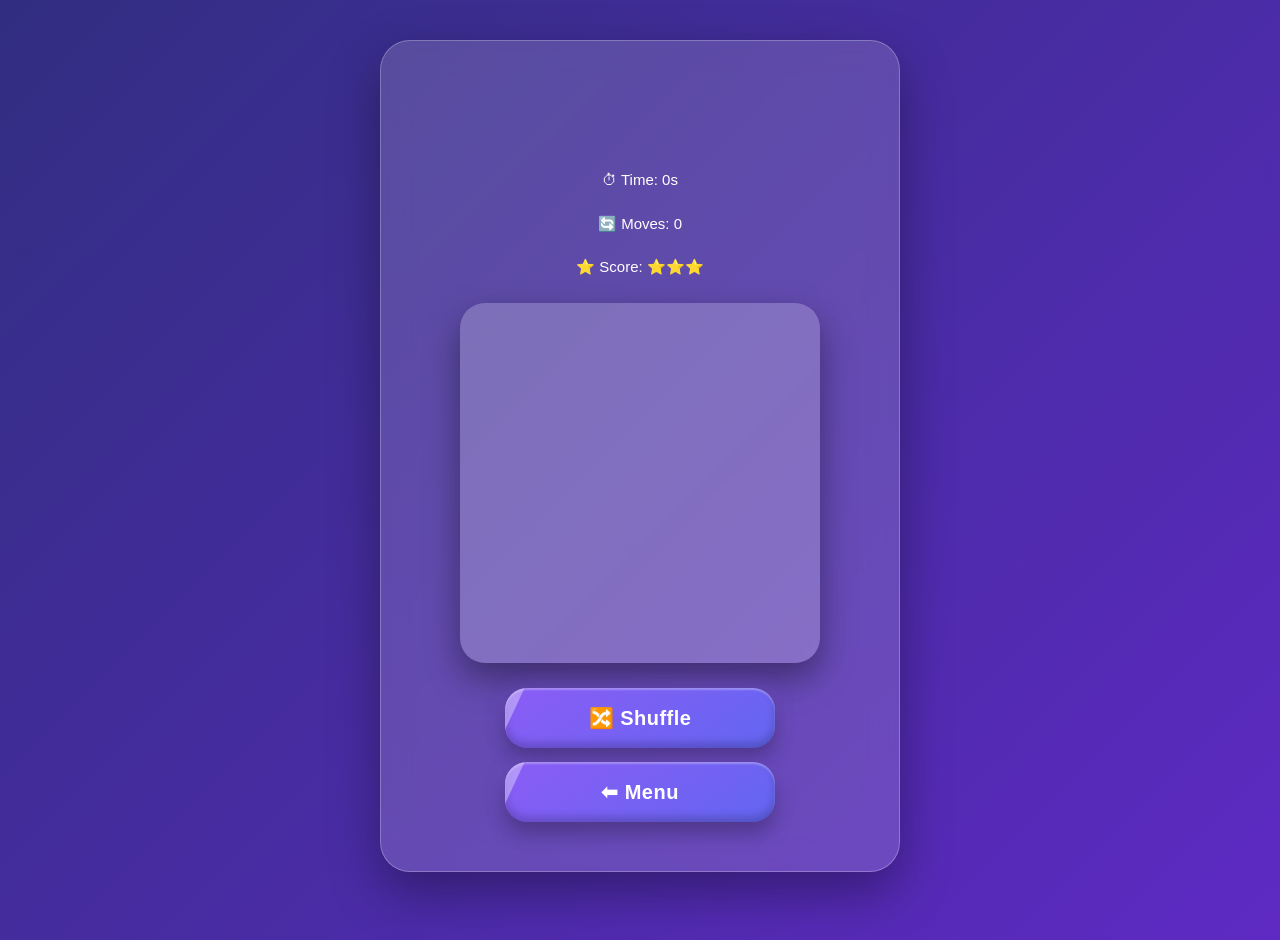
==== commit 39d96d7f: "Update game.html" ====
--- a/game.html
+++ b/game.html
@@ -2,81 +2,125 @@
 <html lang="en">
 
 <head>
+
     <meta charset="UTF-8">
+
     <meta name="viewport" content="width=device-width, initial-scale=1.0">
-    <title>PixVinz</title>
+
+    <title>PuzzleMania</title>
+
     <link rel="stylesheet" href="style.css">
+
 </head>
 
 <body>
 
 <div class="game">
+
+
     <video class="app-logo game-logo" autoplay muted loop playsinline>
-        <source src="images/logo.webm" type="video/webm">
-    </video>
-    
+    <source src="images/logo.webm" type="video/webm">
+</video>
     <h2 id="levelTitle"></h2>
 
     <div class="stats">
-        ⏱ Time: <span id="timer">0</span>s
+
+        ⏱ Time:
+        <span id="timer">0</span>s
+
         <br><br>
-        🔄 Moves: <span id="moves">0</span>
+
+        🔄 Moves:
+        <span id="moves">0</span>
+
         <br><br>
-        ⭐ Score: <span id="stars">⭐⭐⭐</span>
+
+        ⭐ Score:
+        <span id="stars">⭐⭐⭐</span>
+
     </div>
 
     <div id="puzzleBoard"></div>
 
-    <button onclick="shufflePuzzle()">
+    <button onclick="playClick(); shufflePuzzle()">
         🔀 Shuffle
     </button>
 
-    <button onclick="backHome()">
+    <button onclick="playClick(); backHome()">
         ⬅ Menu
     </button>
+
 </div>
 
 <!-- ==============================
-     Victory Screen Overlay
+     Victory Screen
 ================================ -->
+
 <div id="victoryScreen" class="hidden">
+
     <div class="victory-box">
+
         <h1>🎉 LEVEL COMPLETE!</h1>
 
-        <img id="completedImage" src="" alt="Solved Puzzle">
+        <img
+            id="completedImage"
+            src=""
+            alt="Solved Puzzle">
 
         <div id="starsDisplay">⭐⭐⭐</div>
 
         <div class="stats">
-            <p>⏱ Time: <span id="finalTime">0s</span></p>
-            <p>🔄 Moves: <span id="finalMoves">0</span></p>
-            <p>🪙 Reward: +<span id="rewardCoins">0</span> Coins</p>
+
+            <p>
+                ⏱ Time:
+                <span id="finalTime">00:00</span>
+            </p>
+
+            <p>
+                🔄 Moves:
+                <span id="finalMoves">0</span>
+            </p>
+
+            <p>
+                🪙 Reward:
+                +<span id="rewardCoins">40</span> Coins
+            </p>
+
         </div>
 
-        <button id="nextBtn">➡ Next Level</button>
-        <button id="retryBtn">🔄 Play Again</button>
-        <button id="homeBtn">🏠 Home</button>
+        <button id="nextBtn">
+            ➡ Next Level
+        </button>
+
+        <button id="retryBtn">
+            🔄 Play Again
+        </button>
+
+        <button id="homeBtn">
+            🏠 Home
+        </button>
+
     </div>
+
 </div>
+    
 
-<!-- Core State & Asset Configuration -->
-<script src="js/audio.js"></script>
+<script src="audio.js"></script>
+<script src="auth.js"></script>
+<script src="save.js"></script>
+
+<script src="js/helpers.js"></script>
 <script src="js/levels.js"></script>
-<script src="js/record.js"></script> 
-<script src="js/helpers.js"></script>
-
-<!-- Optional Auth / Persistence Module Stubs -->
-<script src="js/auth.js"></script>
-<script src="js/save.js"></script>
 <script src="js/timer.js"></script>
 
-<!-- Board & Puzzle Core Engine -->
 <script src="js/board.js"></script>
-<script src="js/script.js"></script>
+<script src="js/game.js"></script>
 
-<!-- Overlays & Main Startup Entry -->
+<script src="js/records.js"></script>
 <script src="js/victory.js"></script>
-<script src="js/startup.js"></script>
+
+<script src="js/puzzle.js"></script>
+<script src="js/main.js"></script>
 
 </body>
 </html>
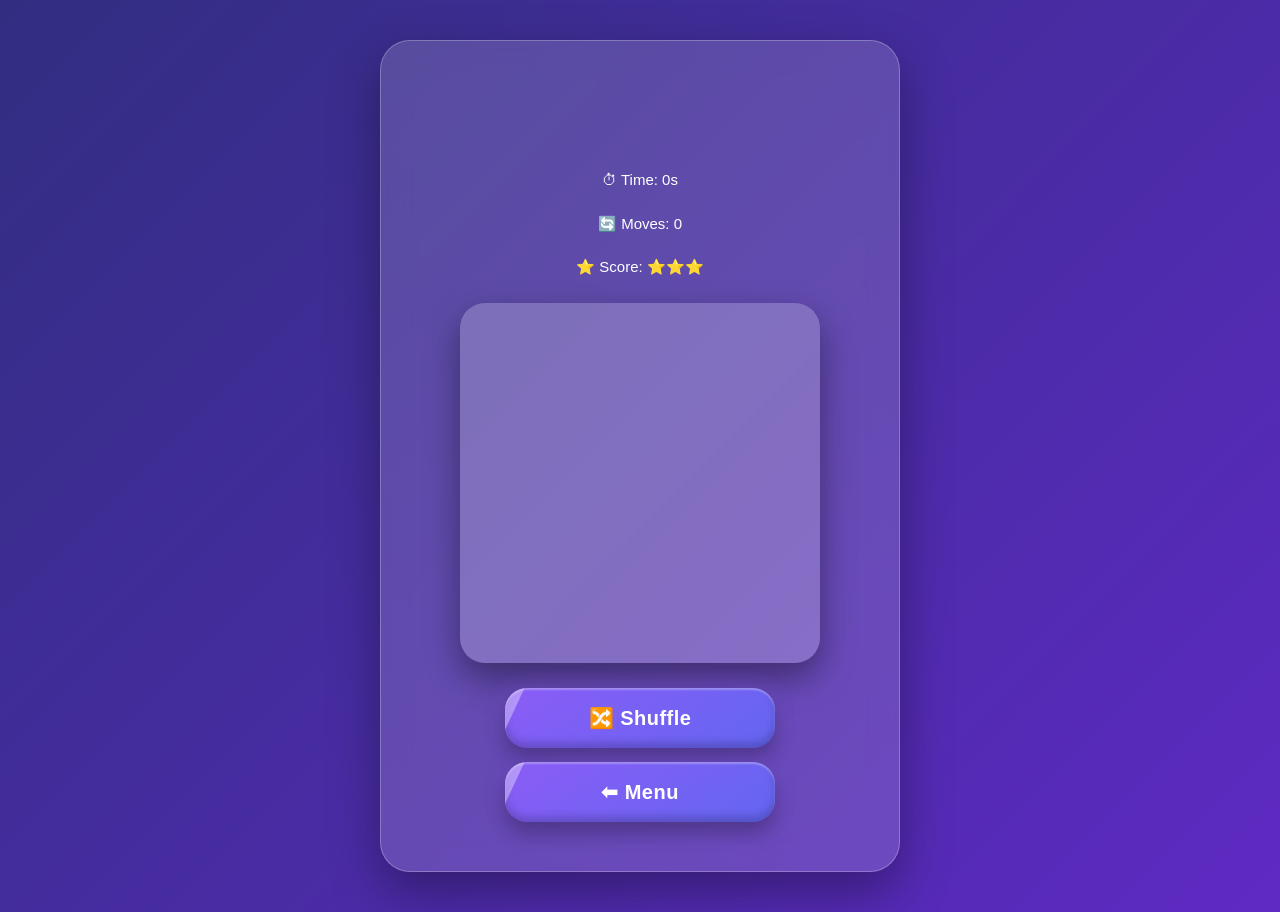
==== commit 15c2feaf: "Update game.html" ====
--- a/game.html
+++ b/game.html
@@ -9,7 +9,7 @@
 
     <title>PuzzleMania</title>
 
-    <link rel="stylesheet" href="style.css">
+    <link rel="stylesheet" href="css/style.css">
 
 </head>
 
--- a/css/style.css
+++ b/css/style.css
@@ -0,0 +1,4256 @@
+/* ============================================================
+PUZZLEMANIA / PIXVINZ PREMIUM GAME UI
+MAIN STYLE.CSS
+==============
+
+IMPORTANT:
+Victory Screen CSS is NOT included here.
+Victory styling will be placed in:
+
+css/victory.css
+
+============================================================ */
+
+/* ============================================================
+GLOBAL RESET
+============================================================ */
+
+*{
+box-sizing:border-box;
+margin:0;
+padding:0;
+font-family:'Arial',sans-serif;
+}
+
+html{
+width:100%;
+min-height:100%;
+}
+
+body{
+
+```
+min-height:100vh;
+
+width:100%;
+
+color:white;
+
+text-align:center;
+
+overflow-x:hidden;
+
+background:
+    linear-gradient(
+        135deg,
+        #312e81,
+        #6d28d9,
+        #9333ea,
+        #2563eb
+    );
+
+background-size:400% 400%;
+
+animation:
+    backgroundMove 15s ease infinite;
+```
+
+}
+
+/* ============================================================
+MAIN CONTAINERS
+============================================================ */
+
+.menu,
+.levels,
+.game{
+
+```
+width:90%;
+
+max-width:520px;
+
+margin:40px auto;
+
+padding:35px;
+
+background:
+    rgba(255,255,255,.15);
+
+backdrop-filter:
+    blur(15px);
+
+border-radius:30px;
+
+border:
+    1px solid
+    rgba(255,255,255,.25);
+
+box-shadow:
+    0 20px 50px
+    rgba(0,0,0,.35);
+```
+
+}
+
+/* ============================================================
+TITLES
+============================================================ */
+
+h1{
+
+```
+font-size:48px;
+
+margin-bottom:15px;
+
+text-shadow:
+    0 5px 15px
+    rgba(0,0,0,.4);
+```
+
+}
+
+h2{
+
+```
+font-size:30px;
+
+margin-bottom:20px;
+```
+
+}
+
+p{
+
+```
+font-size:20px;
+```
+
+}
+
+/* ============================================================
+PREMIUM BUTTONS
+============================================================ */
+
+button{
+
+```
+width:270px;
+
+max-width:90%;
+
+padding:18px;
+
+margin:14px auto;
+
+display:block;
+
+border:none;
+
+border-radius:22px;
+
+cursor:pointer;
+
+font-size:20px;
+
+font-weight:700;
+
+letter-spacing:.5px;
+
+color:white;
+
+background:
+    linear-gradient(
+        145deg,
+        #8b5cf6,
+        #6366f1
+    );
+
+box-shadow:
+
+    0 10px 20px
+    rgba(0,0,0,.30),
+
+    inset 0 2px 2px
+    rgba(255,255,255,.30),
+
+    inset 0 -5px 8px
+    rgba(0,0,0,.20),
+
+    0 0 20px
+    rgba(139,92,246,.30);
+
+transition:
+    all .30s ease;
+
+position:relative;
+
+overflow:hidden;
+```
+
+}
+
+button:hover{
+
+```
+transform:
+    translateY(-6px)
+    scale(1.04);
+
+box-shadow:
+
+    0 18px 35px
+    rgba(0,0,0,.35),
+
+    0 0 30px
+    rgba(139,92,246,.55);
+```
+
+}
+
+button:active{
+
+```
+transform:
+    scale(.96);
+```
+
+}
+
+button::before{
+
+```
+content:"";
+
+position:absolute;
+
+top:-100%;
+
+left:-40%;
+
+width:40%;
+
+height:300%;
+
+background:
+    rgba(255,255,255,.35);
+
+transform:
+    rotate(25deg);
+
+transition:.7s;
+```
+
+}
+
+button:hover::before{
+
+```
+left:120%;
+```
+
+}
+
+/* ============================================================
+COINS
+============================================================ */
+
+.coins{
+
+```
+margin:20px;
+
+padding:12px;
+
+border-radius:15px;
+
+background:
+    rgba(255,255,255,.15);
+
+font-size:22px;
+```
+
+}
+
+/* ============================================================
+LEVEL GRID
+============================================================ */
+
+.level-grid{
+
+```
+display:grid;
+
+grid-template-columns:
+    repeat(2,130px);
+
+justify-content:center;
+
+gap:22px;
+
+margin-top:20px;
+```
+
+}
+
+/* ============================================================
+LEVEL CARD
+============================================================ */
+
+.level-card{
+
+```
+width:130px;
+
+height:125px;
+
+font-size:16px;
+
+font-weight:bold;
+
+color:white;
+
+cursor:pointer;
+
+position:relative;
+
+overflow:hidden;
+
+display:flex;
+
+flex-direction:column;
+
+justify-content:center;
+
+align-items:center;
+
+gap:4px;
+
+text-shadow:
+    0 2px 6px
+    rgba(0,0,0,.45);
+
+transition:
+    transform .35s,
+    box-shadow .35s;
+
+transform-style:preserve-3d;
+
+box-shadow:
+
+    0 18px 28px
+    rgba(0,0,0,.35),
+
+    inset 0 2px 2px
+    rgba(255,255,255,.30),
+
+    inset 0 -8px 12px
+    rgba(0,0,0,.28);
+
+background-size:
+    200% 200%;
+
+animation:
+    floatCard 4s ease-in-out infinite;
+```
+
+}
+
+/* ============================================================
+LEVEL CARD SHINE
+============================================================ */
+
+.level-card::before{
+
+```
+content:"";
+
+position:absolute;
+
+top:-50%;
+
+left:-60%;
+
+width:70%;
+
+height:220%;
+
+background:
+    rgba(255,255,255,.18);
+
+transform:
+    rotate(30deg);
+
+transition:.7s;
+```
+
+}
+
+.level-card:hover{
+
+```
+transform:
+    perspective(700px)
+    rotateX(10deg)
+    translateY(-8px)
+    scale(1.06);
+```
+
+}
+
+.level-card:active{
+
+```
+transform:
+    perspective(700px)
+    scale(.94);
+```
+
+}
+
+/* ============================================================
+UNLOCKED LEVEL
+============================================================ */
+
+.unlocked{
+
+```
+background:
+    linear-gradient(
+        145deg,
+        #7c3aed,
+        #4f46e5
+    );
+
+color:white;
+
+box-shadow:
+
+    0 8px 20px
+    rgba(79,70,229,.5),
+
+    inset 0 2px 3px
+    rgba(255,255,255,.25),
+
+    inset 0 -4px 8px
+    rgba(0,0,0,.25);
+```
+
+}
+
+.unlocked:hover{
+
+```
+box-shadow:
+
+    0 0 20px
+    #7c3aed,
+
+    0 0 40px
+    #6d28d9,
+
+    0 0 60px
+    rgba(124,58,237,.55);
+```
+
+}
+
+/* ============================================================
+COMPLETED LEVEL
+============================================================ */
+
+.completed{
+
+```
+background:
+    linear-gradient(
+        135deg,
+        #FFD54F,
+        #FFC107,
+        #FF9800,
+        #F57C00
+    );
+
+background-size:
+    300% 300%;
+
+color:white;
+
+box-shadow:
+
+    0 0 18px
+    #FFC107,
+
+    0 0 40px
+    rgba(255,193,7,.75),
+
+    inset 0 2px 3px
+    rgba(255,255,255,.45),
+
+    inset 0 -8px 10px
+    rgba(0,0,0,.20);
+
+animation:
+    floatCard 4s ease-in-out infinite,
+    goldGlow 1s ease-in-out infinite,
+    shineMove 2s linear infinite;
+```
+
+}
+
+/* ============================================================
+LOCKED LEVEL
+============================================================ */
+
+.locked{
+
+```
+background:
+    linear-gradient(
+        145deg,
+        #3f3f46,
+        #18181b
+    );
+
+color:#bcbcbc;
+
+box-shadow:
+
+    inset 0 2px 4px
+    rgba(255,255,255,.08),
+
+    inset 0 -4px 10px
+    rgba(0,0,0,.6);
+
+cursor:not-allowed;
+
+opacity:.8;
+```
+
+}
+
+/* ============================================================
+STATS
+============================================================ */
+
+.stats{
+
+```
+font-size:12px;
+
+line-height:1.8;
+```
+
+}
+
+/* ============================================================
+PUZZLE BOARD
+============================================================ */
+
+#puzzleBoard{
+
+```
+width:360px;
+
+height:360px;
+
+max-width:90vw;
+
+max-height:90vw;
+
+margin:25px auto;
+
+padding:0;
+
+display:grid;
+
+overflow:hidden;
+
+border-radius:25px;
+
+background:
+    rgba(255,255,255,.2);
+
+box-shadow:
+    0 15px 35px
+    rgba(0,0,0,.4);
+```
+
+}
+
+/* ============================================================
+PUZZLE PIECES
+============================================================ */
+
+.piece{
+
+```
+border-radius:10px;
+
+border:
+    1px solid
+    rgba(255,255,255,.35);
+
+transition:.2s;
+
+overflow:hidden;
+```
+
+}
+
+.piece:hover{
+
+```
+filter:
+    brightness(1.15);
+```
+
+}
+
+.selected{
+
+```
+border:
+    4px solid
+    yellow;
+
+transform:
+    scale(.93);
+
+box-shadow:
+    0 0 20px
+    yellow;
+```
+
+}
+
+/* ============================================================
+STARS DISPLAY
+============================================================ */
+
+#starsDisplay{
+
+```
+font-size:30px;
+
+color:gold;
+```
+
+}
+
+/* ============================================================
+HIDDEN
+============================================================ */
+
+.hidden{
+
+```
+display:none!important;
+```
+
+}
+
+/* ============================================================
+OPENING SPLASH SCREEN
+============================================================ */
+
+#puzzleSplash{
+
+```
+position:fixed;
+
+inset:0;
+
+width:100%;
+
+height:100%;
+
+display:flex;
+
+justify-content:center;
+
+align-items:center;
+
+padding:15px;
+
+background:
+    linear-gradient(
+        135deg,
+        #312e81,
+        #6d28d9,
+        #9333ea,
+        #2563eb
+    );
+
+z-index:99999;
+
+overflow:hidden;
+
+opacity:1;
+
+visibility:visible;
+
+transition:
+    opacity .8s ease,
+    visibility .8s ease;
+```
+
+}
+
+/* ============================================================
+OPENING LOGO
+============================================================ */
+
+#puzzleSplash .app-logo{
+
+```
+display:block;
+
+width:240px;
+
+height:auto;
+
+max-width:70vw;
+
+max-height:42vh;
+
+object-fit:contain;
+
+object-position:center;
+
+margin:auto;
+
+padding:0;
+
+border:none;
+
+outline:none;
+
+background:transparent;
+
+filter:
+    drop-shadow(
+        0 10px 20px
+        rgba(0,0,0,.40)
+    );
+
+animation:
+    splashLogoIntro
+    3s
+    ease-in-out
+    forwards;
+```
+
+}
+
+/* ============================================================
+SPLASH LOGO COMPATIBILITY
+============================================================ */
+
+#puzzleSplash .splash-logo{
+
+```
+display:block;
+
+width:240px;
+
+height:auto;
+
+max-width:70vw;
+
+max-height:42vh;
+
+object-fit:contain;
+
+object-position:center;
+
+margin:auto;
+
+border:none;
+
+outline:none;
+
+background:transparent;
+
+filter:
+    drop-shadow(
+        0 10px 20px
+        rgba(0,0,0,.40)
+    );
+```
+
+}
+
+/* ============================================================
+SPLASH EXIT
+============================================================ */
+
+#puzzleSplash.splashHidden{
+
+```
+opacity:0;
+
+visibility:hidden;
+
+pointer-events:none;
+```
+
+}
+
+/* ============================================================
+SPLASH ANIMATION
+============================================================ */
+
+@keyframes splashLogoIntro{
+
+```
+0%{
+
+    opacity:0;
+
+    transform:
+        scale(.78)
+        translateY(15px);
+}
+
+20%{
+
+    opacity:1;
+
+    transform:
+        scale(1.02)
+        translateY(0);
+}
+
+40%{
+
+    opacity:1;
+
+    transform:
+        scale(1)
+        translateY(0);
+}
+
+70%{
+
+    opacity:1;
+
+    transform:
+        scale(1.015)
+        translateY(-3px);
+}
+
+100%{
+
+    opacity:1;
+
+    transform:
+        scale(1)
+        translateY(0);
+}
+```
+
+}
+
+/* ============================================================
+MAIN MENU LOGO
+============================================================ */
+
+.menu .app-logo{
+
+```
+display:block;
+
+width:190px;
+
+height:auto;
+
+max-width:65%;
+
+max-height:130px;
+
+object-fit:contain;
+
+object-position:center;
+
+margin:
+    0 auto 10px auto;
+
+padding:0;
+
+border:none;
+
+outline:none;
+
+background:transparent;
+
+filter:
+    drop-shadow(
+        0 8px 15px
+        rgba(0,0,0,.35)
+    );
+
+animation:
+    menuLogoFloat
+    4s
+    ease-in-out
+    infinite;
+```
+
+}
+
+/* ============================================================
+MENU LOGO COMPATIBILITY
+============================================================ */
+
+.menu-logo{
+
+```
+display:block;
+
+width:190px;
+
+height:auto;
+
+max-width:65%;
+
+max-height:130px;
+
+object-fit:contain;
+
+margin:
+    0 auto 10px auto;
+```
+
+}
+
+/* ============================================================
+LEVELS PAGE LOGO
+============================================================ */
+
+.levels .app-logo{
+
+```
+display:block;
+
+width:200px;
+
+height:auto;
+
+max-width:75%;
+
+max-height:125px;
+
+object-fit:contain;
+
+object-position:center;
+
+margin:
+    0 auto 8px auto;
+
+padding:0;
+
+border:none;
+
+outline:none;
+
+background:transparent;
+
+filter:
+    drop-shadow(
+        0 8px 15px
+        rgba(0,0,0,.35)
+    );
+
+animation:
+    menuLogoFloat
+    4s
+    ease-in-out
+    infinite;
+```
+
+}
+
+/* ============================================================
+GAME / PUZZLE LOGO
+============================================================ */
+
+.game .app-logo{
+
+```
+display:block !important;
+
+visibility:visible !important;
+
+opacity:1 !important;
+
+width:170px !important;
+
+max-width:65% !important;
+
+height:auto !important;
+
+max-height:110px !important;
+
+object-fit:contain !important;
+
+object-position:center;
+
+margin:
+    0 auto 6px auto !important;
+
+padding:0;
+
+border:none !important;
+
+outline:none !important;
+
+background:transparent !important;
+
+filter:
+    drop-shadow(
+        0 8px 15px
+        rgba(0,0,0,.35)
+    );
+
+position:relative;
+
+z-index:5;
+```
+
+}
+
+/* ============================================================
+GAME LEVEL TITLE
+============================================================ */
+
+.game #levelTitle{
+
+```
+font-size:30px;
+
+margin:
+    3px 0 8px 0;
+
+line-height:1.2;
+```
+
+}
+
+/* ============================================================
+GAME STATISTICS
+============================================================ */
+
+.game .stats{
+
+```
+font-size:15px;
+
+line-height:1.45;
+
+margin-bottom:8px;
+```
+
+}
+
+/* ============================================================
+LOGO FLOAT ANIMATION
+============================================================ */
+
+@keyframes menuLogoFloat{
+
+```
+0%,100%{
+
+    transform:
+        translateY(0)
+        scale(1);
+}
+
+50%{
+
+    transform:
+        translateY(-5px)
+        scale(1.02);
+}
+```
+
+}
+
+@keyframes gameLogoFloat{
+
+```
+0%,100%{
+
+    transform:
+        translateY(0)
+        scale(1);
+}
+
+50%{
+
+    transform:
+        translateY(-4px)
+        scale(1.015);
+}
+```
+
+}
+
+/* ============================================================
+SETTINGS POPUP
+============================================================ */
+
+.popup{
+
+```
+position:fixed;
+
+inset:0;
+
+background:
+    rgba(0,0,0,.7);
+
+display:none;
+
+justify-content:center;
+
+align-items:center;
+
+z-index:9999;
+```
+
+}
+
+.popup-box{
+
+```
+width:90%;
+
+max-width:400px;
+
+background:white;
+
+color:#333;
+
+padding:30px;
+
+border-radius:25px;
+
+box-shadow:
+    0 20px 50px
+    black;
+```
+
+}
+
+.setting-row{
+
+```
+display:flex;
+
+justify-content:space-between;
+
+align-items:center;
+
+margin:20px 0;
+
+font-size:20px;
+```
+
+}
+
+.setting-row input{
+
+```
+width:25px;
+
+height:25px;
+```
+
+}
+
+/* ============================================================
+INPUTS / LOGIN / SIGNUP
+============================================================ */
+
+input{
+
+```
+width:270px;
+
+max-width:90%;
+
+padding:16px;
+
+margin:8px auto;
+
+display:block;
+
+border:none;
+
+border-radius:18px;
+
+outline:none;
+
+font-size:18px;
+
+text-align:center;
+
+background:
+    rgba(255,255,255,.95);
+
+color:#222;
+
+box-shadow:
+    0 8px 18px
+    rgba(0,0,0,.25);
+
+transition:.3s;
+```
+
+}
+
+input:focus{
+
+```
+transform:
+    scale(1.03);
+
+box-shadow:
+    0 0 18px
+    #8b5cf6;
+```
+
+}
+
+input::placeholder{
+
+```
+color:#666;
+```
+
+}
+
+/* ============================================================
+PLAYER PROFILE
+============================================================ */
+
+#playerProfile{
+
+```
+margin:20px auto;
+
+padding:15px;
+
+width:90%;
+
+border-radius:18px;
+
+background:
+    rgba(255,255,255,.15);
+
+backdrop-filter:
+    blur(10px);
+```
+
+}
+
+#playerProfile h3{
+
+```
+margin-bottom:8px;
+
+font-size:22px;
+```
+
+}
+
+/* ============================================================
+WELCOME TEXT
+============================================================ */
+
+#welcomeText{
+
+```
+font-size:32px;
+
+font-weight:900;
+
+color:#FFD21C;
+
+letter-spacing:1px;
+
+margin-bottom:8px;
+
+text-shadow:
+
+    0 2px 5px
+    rgba(0,0,0,.35),
+
+    0 0 8px
+    rgba(255,255,255,.55),
+
+    0 0 16px
+    rgba(216,180,254,.60),
+
+    0 0 28px
+    rgba(139,92,246,.45);
+```
+
+}
+
+/* ============================================================
+USERNAME
+============================================================ */
+
+#usernameDisplay{
+
+```
+font-size:24px;
+
+font-weight:700;
+
+color:#ffffff;
+
+letter-spacing:1px;
+
+margin-bottom:15px;
+
+opacity:1;
+
+text-shadow:
+
+    0 2px 5px
+    rgba(0,0,0,.35),
+
+    0 0 6px
+    rgba(255,255,255,.60),
+
+    0 0 14px
+    rgba(216,180,254,.70),
+
+    0 0 26px
+    rgba(139,92,246,.55);
+```
+
+}
+
+/* ============================================================
+LOGOUT
+============================================================ */
+
+.logout-btn{
+
+```
+margin:
+    70px auto 20px auto;
+
+width:220px;
+
+opacity:.85;
+```
+
+}
+
+/* ============================================================
+GENERAL ANIMATIONS
+============================================================ */
+
+@keyframes backgroundMove{
+
+```
+0%{
+
+    background-position:
+        0% 50%;
+}
+
+50%{
+
+    background-position:
+        100% 50%;
+}
+
+100%{
+
+    background-position:
+        0% 50%;
+}
+```
+
+}
+
+@keyframes shine{
+
+```
+50%{
+
+    transform:
+        scale(1.05);
+}
+```
+
+}
+
+@keyframes floatCard{
+
+```
+0%,100%{
+
+    transform:
+        translateY(0);
+}
+
+50%{
+
+    transform:
+        translateY(-5px);
+}
+```
+
+}
+
+@keyframes goldGlow{
+
+```
+0%,100%{
+
+    box-shadow:
+
+        0 0 18px
+        #FFC107,
+
+        0 0 40px
+        rgba(255,193,7,.60);
+}
+
+50%{
+
+    box-shadow:
+
+        0 0 30px
+        #FFD54F,
+
+        0 0 60px
+        #FF9800,
+
+        0 0 80px
+        rgba(255,152,0,.70);
+}
+```
+
+}
+
+@keyframes shineMove{
+
+```
+0%{
+
+    background-position:
+        0% 50%;
+}
+
+100%{
+
+    background-position:
+        100% 50%;
+}
+```
+
+}
+
+/* ============================================================
+MOBILE DEVICES
+============================================================ */
+
+@media(max-width:500px){
+
+```
+.menu,
+.levels,
+.game{
+
+    width:95%;
+
+    padding:15px;
+
+    margin:
+        20px auto;
+
+    border-radius:25px;
+}
+
+
+/* -----------------------------
+   PUZZLE BOARD
+   ----------------------------- */
+
+#puzzleBoard{
+
+    width:90vw;
+
+    height:90vw;
+
+    max-width:360px;
+
+    max-height:360px;
+
+    margin:
+        25px auto;
+}
+
+
+/* -----------------------------
+   SPLASH LOGO
+   ----------------------------- */
+
+#puzzleSplash{
+
+    padding:10px;
+}
+
+#puzzleSplash .app-logo,
+#puzzleSplash .splash-logo{
+
+    width:240px;
+
+    max-width:70vw;
+
+    max-height:42vh;
+}
+
+
+/* -----------------------------
+   MAIN MENU LOGO
+   ----------------------------- */
+
+.menu .app-logo{
+
+    width:180px;
+
+    max-width:64%;
+
+    max-height:120px;
+
+    margin:
+        0 auto 8px auto;
+}
+
+
+/* -----------------------------
+   LEVEL PAGE LOGO
+   ----------------------------- */
+
+.levels .app-logo{
+
+    width:165px;
+
+    max-width:58%;
+
+    max-height:105px;
+
+    margin:
+        0 auto 8px auto;
+}
+
+
+/* -----------------------------
+   GAME LOGO
+   ----------------------------- */
+
+.game .app-logo{
+
+    display:block !important;
+
+    width:155px !important;
+
+    max-width:58vw !important;
+
+    max-height:100px !important;
+
+    height:auto !important;
+
+    object-fit:contain !important;
+
+    margin:
+        0 auto 4px auto !important;
+}
+
+
+/* -----------------------------
+   GAME TITLE
+   ----------------------------- */
+
+.game #levelTitle{
+
+    font-size:26px;
+
+    margin:
+        2px 0 6px 0;
+}
+
+
+/* -----------------------------
+   GAME STATS
+   ----------------------------- */
+
+.game .stats{
+
+    font-size:14px;
+
+    line-height:1.35;
+
+    margin-bottom:5px;
+}
+
+
+/* -----------------------------
+   PLAYER PROFILE
+   ----------------------------- */
+
+#welcomeText{
+
+    font-size:28px;
+}
+
+#usernameDisplay{
+
+    font-size:21px;
+}
+```
+
+}
+
+/* ============================================================
+VERY SMALL PHONES
+============================================================ */
+
+@media(max-width:360px){
+
+```
+/* -----------------------------
+   SPLASH
+   ----------------------------- */
+
+#puzzleSplash{
+
+    padding:8px;
+}
+
+#puzzleSplash .app-logo,
+#puzzleSplash .splash-logo{
+
+    width:210px;
+
+    max-width:68vw;
+
+    max-height:38vh;
+}
+
+
+/* -----------------------------
+   MAIN MENU
+   ----------------------------- */
+
+.menu .app-logo{
+
+    width:165px;
+
+    max-width:62%;
+
+    max-height:110px;
+}
+
+
+/* -----------------------------
+   LEVELS
+   ----------------------------- */
+
+.levels .app-logo{
+
+    width:150px;
+
+    max-width:58%;
+
+    max-height:95px;
+}
+
+
+/* -----------------------------
+   GAME
+   ----------------------------- */
+
+.game .app-logo{
+
+    width:140px !important;
+
+    max-width:55vw !important;
+
+    max-height:90px !important;
+}
+
+.game #levelTitle{
+
+    font-size:24px;
+}
+
+.game .stats{
+
+    font-size:13px;
+}
+
+
+/* -----------------------------
+   PLAYER PROFILE
+   ----------------------------- */
+
+#welcomeText{
+
+    font-size:25px;
+}
+
+#usernameDisplay{
+
+    font-size:19px;
+}
+```
+
+}
+
+/* ============================================================
+SMALL HEIGHT PHONES
+============================================================ */
+
+@media(max-width:500px) and (max-height:700px){
+
+```
+#puzzleSplash .app-logo,
+#puzzleSplash .splash-logo{
+
+    width:210px;
+
+    max-width:68vw;
+
+    max-height:36vh;
+}
+
+.game .app-logo{
+
+    width:150px !important;
+
+    max-height:90px !important;
+
+    margin-bottom:2px !important;
+}
+
+.game #levelTitle{
+
+    font-size:24px;
+
+    margin-bottom:4px;
+}
+
+.game .stats{
+
+    line-height:1.25;
+
+    margin-bottom:3px;
+}
+```
+
+}
+
+/* ============================================================
+ABOUT POPUP
+============================================================ */
+
+#aboutBox{
+
+```
+position:fixed;
+
+inset:0;
+
+display:flex;
+
+justify-content:center;
+
+align-items:center;
+
+background:
+    rgba(0,0,0,0.65);
+
+z-index:9999;
+
+padding:20px;
+```
+
+}
+
+.about-content{
+
+```
+position:relative;
+
+width:90%;
+
+max-width:360px;
+
+padding:25px 20px;
+
+text-align:center;
+
+border-radius:20px;
+
+background:
+    linear-gradient(
+        135deg,
+        #312e81,
+        #6d28d9,
+        #9333ea
+    );
+
+box-shadow:
+    0 10px 35px
+    rgba(0,0,0,0.45);
+
+color:white;
+```
+
+}
+
+.about-logo{
+
+```
+display:block;
+
+width:180px;
+
+max-width:70%;
+
+height:auto;
+
+margin:
+    0 auto 15px;
+```
+
+}
+
+.about-content p{
+
+```
+margin:10px 0;
+
+line-height:1.5;
+```
+
+}
+
+.about-close{
+
+```
+position:absolute;
+
+top:15px;
+
+right:15px;
+
+width:40px;
+
+height:40px;
+
+padding:0;
+
+border:none;
+
+border-radius:50%;
+
+background:
+    rgba(255,255,255,0.15);
+
+color:white;
+
+font-size:25px;
+
+line-height:1;
+
+display:flex;
+
+align-items:center;
+
+justify-content:center;
+
+text-align:center;
+
+cursor:pointer;
+
+z-index:10;
+```
+
+}
+
+/* ============================================================
+END OF MAIN STYLE.CSS
+============================================================ */
+            #6d28d9,
+            #9333ea,
+            #2563eb
+        );
+
+    background-size:400% 400%;
+
+    animation:
+        backgroundMove 15s ease infinite;
+}
+
+
+/* ============================================================
+   MAIN CONTAINERS
+   ============================================================ */
+
+.menu,
+.levels,
+.game{
+
+    width:90%;
+    max-width:520px;
+
+    margin:40px auto;
+    padding:35px;
+
+    background:
+        rgba(255,255,255,.15);
+
+    backdrop-filter:blur(15px);
+
+    border-radius:30px;
+
+    border:
+        1px solid
+        rgba(255,255,255,.25);
+
+    box-shadow:
+        0 20px 50px
+        rgba(0,0,0,.35);
+}
+
+
+/* ============================================================
+   TITLES
+   ============================================================ */
+
+h1{
+
+    font-size:48px;
+    margin-bottom:15px;
+
+    text-shadow:
+        0 5px 15px
+        rgba(0,0,0,.4);
+}
+
+h2{
+
+    font-size:30px;
+    margin-bottom:20px;
+}
+
+p{
+    font-size:20px;
+}
+
+
+/* ============================================================
+   PREMIUM BUTTONS
+   ============================================================ */
+
+button{
+
+    width:270px;
+    max-width:90%;
+
+    padding:18px;
+
+    margin:14px auto;
+
+    display:block;
+
+    border:none;
+    border-radius:22px;
+
+    cursor:pointer;
+
+    font-size:20px;
+    font-weight:700;
+
+    letter-spacing:.5px;
+
+    color:white;
+
+    background:
+        linear-gradient(
+            145deg,
+            #8b5cf6,
+            #6366f1
+        );
+
+    box-shadow:
+
+        0 10px 20px
+        rgba(0,0,0,.30),
+
+        inset 0 2px 2px
+        rgba(255,255,255,.30),
+
+        inset 0 -5px 8px
+        rgba(0,0,0,.20),
+
+        0 0 20px
+        rgba(139,92,246,.30);
+
+    transition:
+        all .30s ease;
+
+    position:relative;
+
+    overflow:hidden;
+}
+
+button:hover{
+
+    transform:
+        translateY(-6px)
+        scale(1.04);
+
+    box-shadow:
+
+        0 18px 35px
+        rgba(0,0,0,.35),
+
+        0 0 30px
+        rgba(139,92,246,.55);
+}
+
+button:active{
+    transform:scale(.96);
+}
+
+button::before{
+
+    content:"";
+
+    position:absolute;
+
+    top:-100%;
+    left:-40%;
+
+    width:40%;
+    height:300%;
+
+    background:
+        rgba(255,255,255,.35);
+
+    transform:rotate(25deg);
+
+    transition:.7s;
+}
+
+button:hover::before{
+    left:120%;
+}
+
+
+/* ============================================================
+   COINS
+   ============================================================ */
+
+.coins{
+
+    margin:20px;
+    padding:12px;
+
+    border-radius:15px;
+
+    background:
+        rgba(255,255,255,.15);
+
+    font-size:22px;
+}
+
+
+/* ============================================================
+   LEVEL GRID
+   ============================================================ */
+
+.level-grid{
+
+    display:grid;
+
+    grid-template-columns:
+        repeat(2,130px);
+
+    justify-content:center;
+
+    gap:22px;
+
+    margin-top:20px;
+}
+
+
+/* ============================================================
+   LEVEL CARD
+   ============================================================ */
+
+.level-card{
+
+    width:130px;
+    height:125px;
+
+    font-size:16px;
+    font-weight:bold;
+
+    color:white;
+
+    cursor:pointer;
+
+    position:relative;
+
+    overflow:hidden;
+
+    display:flex;
+
+    flex-direction:column;
+
+    justify-content:center;
+    align-items:center;
+
+    gap:4px;
+
+    text-shadow:
+        0 2px 6px
+        rgba(0,0,0,.45);
+
+    transition:
+        transform .35s,
+        box-shadow .35s;
+
+    transform-style:preserve-3d;
+
+    box-shadow:
+
+        0 18px 28px
+        rgba(0,0,0,.35),
+
+        inset 0 2px 2px
+        rgba(255,255,255,.30),
+
+        inset 0 -8px 12px
+        rgba(0,0,0,.28);
+
+    background-size:
+        200% 200%;
+
+    animation:
+        floatCard 4s ease-in-out infinite;
+}
+
+.level-card::before{
+
+    content:"";
+
+    position:absolute;
+
+    top:-50%;
+    left:-60%;
+
+    width:70%;
+    height:220%;
+
+    background:
+        rgba(255,255,255,.18);
+
+    transform:rotate(30deg);
+
+    transition:.7s;
+}
+
+.level-card:hover{
+
+    transform:
+        perspective(700px)
+        rotateX(10deg)
+        translateY(-8px)
+        scale(1.06);
+}
+
+.level-card:active{
+
+    transform:
+        perspective(700px)
+        scale(.94);
+}
+
+
+/* ============================================================
+   UNLOCKED LEVEL
+   ============================================================ */
+
+.unlocked{
+
+    background:
+        linear-gradient(
+            145deg,
+            #7c3aed,
+            #4f46e5
+        );
+
+    color:white;
+
+    box-shadow:
+
+        0 8px 20px
+        rgba(79,70,229,.5),
+
+        inset 0 2px 3px
+        rgba(255,255,255,.25),
+
+        inset 0 -4px 8px
+        rgba(0,0,0,.25);
+}
+
+.unlocked:hover{
+
+    box-shadow:
+
+        0 0 20px
+        #7c3aed,
+
+        0 0 40px
+        #6d28d9,
+
+        0 0 60px
+        rgba(124,58,237,.55);
+}
+
+
+/* ============================================================
+   COMPLETED LEVEL
+   ============================================================ */
+
+.completed{
+
+    background:
+        linear-gradient(
+            135deg,
+            #FFD54F,
+            #FFC107,
+            #FF9800,
+            #F57C00
+        );
+
+    background-size:300% 300%;
+
+    color:white;
+
+    box-shadow:
+
+        0 0 18px
+        #FFC107,
+
+        0 0 40px
+        rgba(255,193,7,.75),
+
+        inset 0 2px 3px
+        rgba(255,255,255,.45),
+
+        inset 0 -8px 10px
+        rgba(0,0,0,.20);
+
+    animation:
+        floatCard 4s ease-in-out infinite,
+        goldGlow 1s ease-in-out infinite,
+        shineMove 2s linear infinite;
+}
+
+
+/* ============================================================
+   LOCKED LEVEL
+   ============================================================ */
+
+.locked{
+
+    background:
+        linear-gradient(
+            145deg,
+            #3f3f46,
+            #18181b
+        );
+
+    color:#bcbcbc;
+
+    box-shadow:
+
+        inset 0 2px 4px
+        rgba(255,255,255,.08),
+
+        inset 0 -4px 10px
+        rgba(0,0,0,.6);
+
+    cursor:not-allowed;
+
+    opacity:.8;
+}
+
+
+/* ============================================================
+   STATS
+   ============================================================ */
+
+.stats{
+
+    font-size:12px;
+    line-height:1.8;
+}
+
+
+/* ============================================================
+   PUZZLE BOARD
+   ============================================================ */
+
+#puzzleBoard{
+
+    width:360px;
+    height:360px;
+
+    max-width:90vw;
+    max-height:90vw;
+
+    margin:25px auto;
+    padding:0;
+
+    display:grid;
+
+    overflow:hidden;
+
+    border-radius:25px;
+
+    background:
+        rgba(255,255,255,.2);
+
+    box-shadow:
+        0 15px 35px
+        rgba(0,0,0,.4);
+}
+
+
+/* ============================================================
+   PUZZLE PIECES
+   ============================================================ */
+
+.piece{
+
+    border-radius:10px;
+
+    border:
+        1px solid
+        rgba(255,255,255,.35);
+
+    transition:.2s;
+
+    overflow:hidden;
+
+    cursor:pointer;
+}
+
+.piece:hover{
+
+    filter:
+        brightness(1.15);
+}
+
+.selected{
+
+    border:
+        4px solid
+        yellow;
+
+    transform:
+        scale(.93);
+
+    box-shadow:
+        0 0 20px
+        yellow;
+}
+
+
+/* ============================================================
+   STARS
+   ============================================================ */
+
+#starsDisplay{
+
+    font-size:30px;
+
+    color:gold;
+}
+
+
+/* ============================================================
+   HIDDEN
+   ============================================================ */
+
+.hidden{
+    display:none !important;
+}
+
+
+/* ============================================================
+   LOGO SYSTEM
+   ============================================================ */
+
+
+/* ============================================================
+   OPENING SPLASH
+   ============================================================ */
+
+#puzzleSplash{
+
+    position:fixed;
+
+    inset:0;
+
+    width:100%;
+    height:100%;
+
+    display:flex;
+
+    justify-content:center;
+    align-items:center;
+
+    padding:15px;
+
+    background:
+        linear-gradient(
+            135deg,
+            #312e81,
+            #6d28d9,
+            #9333ea,
+            #2563eb
+        );
+
+    z-index:99999;
+
+    overflow:hidden;
+
+    opacity:1;
+    visibility:visible;
+
+    transition:
+        opacity .8s ease,
+        visibility .8s ease;
+}
+
+#puzzleSplash .app-logo,
+#puzzleSplash .splash-logo{
+
+    display:block;
+
+    width:240px;
+
+    height:auto;
+
+    max-width:70vw;
+    max-height:42vh;
+
+    object-fit:contain;
+    object-position:center;
+
+    margin:auto;
+
+    padding:0;
+
+    border:none;
+    outline:none;
+
+    background:transparent;
+
+    filter:
+        drop-shadow(
+            0 10px 20px
+            rgba(0,0,0,.40)
+        );
+
+    animation:
+        splashLogoIntro
+        3s
+        ease-in-out
+        forwards;
+}
+
+#puzzleSplash.splashHidden{
+
+    opacity:0;
+
+    visibility:hidden;
+
+    pointer-events:none;
+}
+
+
+/* ============================================================
+   MAIN MENU LOGO
+   ============================================================ */
+
+.menu .app-logo{
+
+    display:block;
+
+    width:190px;
+
+    height:auto;
+
+    max-width:65%;
+    max-height:130px;
+
+    object-fit:contain;
+    object-position:center;
+
+    margin:
+        0 auto 10px auto;
+
+    padding:0;
+
+    border:none;
+    outline:none;
+
+    background:transparent;
+
+    filter:
+        drop-shadow(
+            0 8px 15px
+            rgba(0,0,0,.35)
+        );
+
+    animation:
+        menuLogoFloat
+        4s
+        ease-in-out
+        infinite;
+}
+
+.menu-logo{
+
+    display:block;
+
+    width:190px;
+
+    max-width:65%;
+
+    height:auto;
+
+    margin:
+        0 auto 10px auto;
+}
+
+
+/* ============================================================
+   LEVEL PAGE LOGO
+   ============================================================ */
+
+.levels .app-logo{
+
+    display:block;
+
+    width:200px;
+
+    height:auto;
+
+    max-width:75%;
+    max-height:125px;
+
+    object-fit:contain;
+    object-position:center;
+
+    margin:
+        0 auto 8px auto;
+
+    padding:0;
+
+    border:none;
+    outline:none;
+
+    background:transparent;
+
+    filter:
+        drop-shadow(
+            0 8px 15px
+            rgba(0,0,0,.35)
+        );
+
+    animation:
+        menuLogoFloat
+        4s
+        ease-in-out
+        infinite;
+}
+
+
+/* ============================================================
+   GAME LOGO
+   ============================================================ */
+
+.game .app-logo{
+
+    display:block !important;
+    visibility:visible !important;
+    opacity:1 !important;
+
+    width:170px !important;
+
+    max-width:65% !important;
+    max-height:110px !important;
+
+    height:auto !important;
+
+    object-fit:contain !important;
+
+    object-position:center;
+
+    margin:
+        0 auto 6px auto !important;
+
+    padding:0 !important;
+
+    border:none !important;
+    outline:none !important;
+
+    background:transparent !important;
+
+    position:relative;
+
+    z-index:5;
+
+    filter:
+        drop-shadow(
+            0 8px 15px
+            rgba(0,0,0,.35)
+        );
+
+    animation:
+        gameLogoFloat
+        4s
+        ease-in-out
+        infinite;
+}
+
+
+/* ============================================================
+   GAME LEVEL TITLE
+   ============================================================ */
+
+.game #levelTitle{
+
+    font-size:30px;
+
+    margin:
+        3px 0 8px 0;
+
+    line-height:1.2;
+}
+
+
+/* ============================================================
+   GAME STATISTICS
+   ============================================================ */
+
+.game .stats{
+
+    font-size:15px;
+
+    line-height:1.45;
+
+    margin-bottom:8px;
+}
+
+
+/* ============================================================
+   SETTINGS POPUP
+   ============================================================ */
+
+.popup{
+
+    position:fixed;
+
+    inset:0;
+
+    background:
+        rgba(0,0,0,.7);
+
+    display:none;
+
+    justify-content:center;
+    align-items:center;
+
+    z-index:9999;
+}
+
+.popup-box{
+
+    width:90%;
+    max-width:400px;
+
+    background:white;
+
+    color:#333;
+
+    padding:30px;
+
+    border-radius:25px;
+
+    box-shadow:
+        0 20px 50px
+        black;
+}
+
+.setting-row{
+
+    display:flex;
+
+    justify-content:space-between;
+    align-items:center;
+
+    margin:20px 0;
+
+    font-size:20px;
+}
+
+.setting-row input{
+
+    width:25px;
+    height:25px;
+}
+
+
+/* ============================================================
+   INPUTS
+   ============================================================ */
+
+input{
+
+    width:270px;
+
+    max-width:90%;
+
+    padding:16px;
+
+    margin:8px auto;
+
+    display:block;
+
+    border:none;
+
+    border-radius:18px;
+
+    outline:none;
+
+    font-size:18px;
+
+    text-align:center;
+
+    background:
+        rgba(255,255,255,.95);
+
+    color:#222;
+
+    box-shadow:
+        0 8px 18px
+        rgba(0,0,0,.25);
+
+    transition:.3s;
+}
+
+input:focus{
+
+    transform:scale(1.03);
+
+    box-shadow:
+        0 0 18px
+        #8b5cf6;
+}
+
+input::placeholder{
+    color:#666;
+}
+
+
+/* ============================================================
+   PLAYER PROFILE
+   ============================================================ */
+
+#playerProfile{
+
+    margin:20px auto;
+
+    padding:15px;
+
+    width:90%;
+
+    border-radius:18px;
+
+    background:
+        rgba(255,255,255,.15);
+
+    backdrop-filter:
+        blur(10px);
+}
+
+#playerProfile h3{
+
+    margin-bottom:8px;
+
+    font-size:22px;
+}
+
+
+/* ============================================================
+   PIXVINZ WELCOME TEXT
+   ============================================================ */
+
+#welcomeText{
+
+    font-size:32px;
+
+    font-weight:900;
+
+    color:#FFD21C;
+
+    letter-spacing:1px;
+
+    margin-bottom:8px;
+
+    text-shadow:
+
+        0 2px 5px
+        rgba(0,0,0,.35),
+
+        0 0 8px
+        rgba(255,255,255,.55),
+
+        0 0 16px
+        rgba(216,180,254,.60),
+
+        0 0 28px
+        rgba(139,92,246,.45);
+}
+
+#usernameDisplay{
+
+    font-size:24px;
+
+    font-weight:700;
+
+    color:#ffffff;
+
+    letter-spacing:1px;
+
+    margin-bottom:15px;
+
+    opacity:1;
+
+    text-shadow:
+
+        0 2px 5px
+        rgba(0,0,0,.35),
+
+        0 0 6px
+        rgba(255,255,255,.60),
+
+        0 0 14px
+        rgba(216,180,254,.70),
+
+        0 0 26px
+        rgba(139,92,246,.55);
+}
+
+
+/* ============================================================
+   LOGOUT
+   ============================================================ */
+
+.logout-btn{
+
+    margin:
+        70px auto 20px auto;
+
+    width:220px;
+
+    opacity:.85;
+}
+
+
+/* ============================================================
+   VICTORY SCREEN
+   ============================================================ */
+
+#victoryScreen{
+
+    position:fixed;
+
+    inset:0;
+
+    width:100%;
+    height:100%;
+
+    display:flex;
+
+    justify-content:center;
+    align-items:center;
+
+    padding:20px;
+
+    background:
+        radial-gradient(
+            circle at center,
+            rgba(124,58,237,.25),
+            rgba(0,0,0,.82)
+        );
+
+    backdrop-filter:
+        blur(6px);
+
+    z-index:99999;
+
+    overflow-y:auto;
+
+    pointer-events:auto;
+}
+
+
+/* ============================================================
+   VICTORY BOX
+   ============================================================ */
+
+.victory-box{
+
+    position:relative;
+
+    width:92%;
+
+    max-width:500px;
+
+    max-height:90vh;
+
+    overflow-y:auto;
+    overflow-x:hidden;
+
+    padding:
+        24px 22px 22px 22px;
+
+    margin:auto;
+
+    background:
+        linear-gradient(
+            145deg,
+            #ffffff,
+            #fffdf7
+        );
+
+    color:#222;
+
+    border-radius:38px;
+
+    border:
+        5px solid
+        #FFD21C;
+
+    box-shadow:
+
+        0 0 12px
+        rgba(255,215,0,.8),
+
+        0 0 30px
+        rgba(255,193,7,.65),
+
+        0 20px 60px
+        rgba(0,0,0,.65);
+
+    text-align:center;
+
+    animation:
+        victoryAppear
+        .55s
+        cubic-bezier(.2,.8,.2,1);
+}
+
+
+/* ============================================================
+   CONFETTI
+   ============================================================ */
+
+.victory-box::before{
+
+    content:"";
+
+    position:absolute;
+
+    inset:0;
+
+    border-radius:34px;
+
+    pointer-events:none;
+
+    z-index:1;
+
+    opacity:.65;
+
+    background-image:
+
+        linear-gradient(
+            135deg,
+            #ff4d6d 0 8px,
+            transparent 8px 100%
+        ),
+
+        linear-gradient(
+            45deg,
+            #ffd21c 0 7px,
+            transparent 7px 100%
+        ),
+
+        linear-gradient(
+            120deg,
+            #22c55e 0 8px,
+            transparent 8px 100%
+        ),
+
+        linear-gradient(
+            60deg,
+            #3b82f6 0 7px,
+            transparent 7px 100%
+        ),
+
+        linear-gradient(
+            160deg,
+            #a855f7 0 8px,
+            transparent 8px 100%
+        );
+
+    background-size:
+
+        75px 95px,
+        95px 120px,
+        110px 100px,
+        85px 130px,
+        120px 110px;
+
+    animation:
+        confettiFall
+        5s
+        linear
+        infinite;
+}
+
+.victory-box::after{
+
+    content:"";
+
+    position:absolute;
+
+    inset:-20px;
+
+    border-radius:40px;
+
+    pointer-events:none;
+
+    z-index:1;
+
+    opacity:.45;
+
+    background-image:
+
+        radial-gradient(
+            circle,
+            #ffd21c 0 4px,
+            transparent 5px
+        ),
+
+        radial-gradient(
+            circle,
+            #ff4d6d 0 4px,
+            transparent 5px
+        ),
+
+        radial-gradient(
+            circle,
+            #3b82f6 0 4px,
+            transparent 5px
+        ),
+
+        radial-gradient(
+            circle,
+            #22c55e 0 4px,
+            transparent 5px
+        ),
+
+        radial-gradient(
+            circle,
+            #a855f7 0 4px,
+            transparent 5px
+        );
+
+    background-size:
+
+        90px 110px,
+        120px 140px,
+        100px 130px,
+        130px 100px,
+        110px 120px;
+
+    animation:
+        confettiFallReverse
+        7s
+        linear
+        infinite;
+}
+
+.victory-box > *{
+
+    position:relative;
+
+    z-index:2;
+}
+
+
+/* ============================================================
+   VICTORY TITLE
+   ============================================================ */
+
+.victory-box h1{
+
+    position:relative;
+
+    z-index:2;
+
+    margin:
+        12px 0 18px 0;
+
+    font-size:
+        clamp(
+            30px,
+            7vw,
+            48px
+        );
+
+    line-height:1.05;
+
+    font-weight:900;
+
+    color:#222;
+
+    text-shadow:
+
+        0 3px 0
+        #ffffff,
+
+        0 6px 15px
+        rgba(0,0,0,.20);
+}
+
+
+/* ============================================================
+   COMPLETED PUZZLE IMAGE
+   ============================================================ */
+
+#completedImage{
+
+    position:relative;
+
+    z-index:2;
+
+    width:165px;
+    height:165px;
+
+    max-width:47vw;
+    max-height:47vw;
+
+    display:block;
+
+    margin:
+        10px auto 16px auto;
+
+    object-fit:cover;
+
+    border-radius:27px;
+
+    border:
+        6px solid
+        #FFD21C;
+
+    background:white;
+
+    box-shadow:
+
+        0 0 12px
+        rgba(255,215,0,.95),
+
+        0 0 30px
+        rgba(255,193,7,.65),
+
+        0 10px 25px
+        rgba(0,0,0,.30);
+
+    animation:
+        imageGlow
+        2s
+        ease-in-out
+        infinite;
+}
+
+
+/* ============================================================
+   VICTORY STARS
+   ============================================================ */
+
+#starsDisplay{
+
+    position:relative;
+
+    z-index:2;
+
+    font-size:42px;
+
+    line-height:1;
+
+    margin:
+        10px 0 18px 0;
+
+    color:#FFD21C;
+
+    letter-spacing:4px;
+
+    text-shadow:
+        0 3px 8px
+        rgba(255,193,7,.45);
+
+    animation:
+        starsPop
+        .7s
+        ease-out;
+}
+
+
+/* ============================================================
+   VICTORY STATS
+   ============================================================ */
+
+.victory-box .stats{
+
+    position:relative;
+
+    z-index:2;
+
+    width:100%;
+    max-width:360px;
+
+    margin:
+        8px auto 16px auto;
+
+    font-size:20px;
+
+    line-height:1.5;
+}
+
+.victory-box .stats p{
+
+    margin:
+        7px auto;
+
+    padding:
+        5px 10px;
+
+    border-radius:15px;
+}
+
+
+/* ============================================================
+   VICTORY BUTTONS
+   ============================================================ */
+
+#victoryScreen button{
+
+    position:relative;
+
+    z-index:3;
+
+    width:85%;
+    max-width:360px;
+
+    padding:
+        15px 18px;
+
+    margin:
+        8px auto;
+
+    border:none;
+
+    border-radius:24px;
+
+    font-size:20px;
+
+    font-weight:800;
+
+    color:white;
+
+    background:
+        linear-gradient(
+            145deg,
+            #8b5cf6,
+            #6366f1
+        );
+
+    box-shadow:
+
+        0 10px 20px
+        rgba(0,0,0,.25),
+
+        inset 0 2px 2px
+        rgba(255,255,255,.35),
+
+        inset 0 -6px 8px
+        rgba(0,0,0,.18),
+
+        0 0 18px
+        rgba(124,58,237,.25);
+
+    transition:
+        transform .2s ease,
+        box-shadow .2s ease;
+}
+
+#victoryScreen button:hover{
+
+    transform:
+        translateY(-3px)
+        scale(1.02);
+
+    box-shadow:
+
+        0 15px 28px
+        rgba(0,0,0,.30),
+
+        0 0 25px
+        rgba(124,58,237,.55);
+}
+
+#victoryScreen button:active{
+    transform:scale(.96);
+}
+
+
+/* ============================================================
+   BEST RECORD
+   ============================================================ */
+
+#bestRecord{
+
+    position:relative;
+
+    z-index:2;
+
+    margin:
+        18px auto 0 auto !important;
+
+    padding-top:12px;
+
+    width:90%;
+
+    border-top:
+        2px solid
+        rgba(100,70,130,.30);
+
+    color:#222;
+}
+
+#bestRecord h3{
+
+    margin:
+        0 0 8px 0;
+
+    font-size:24px;
+
+    font-weight:900;
+}
+
+#bestRecord p{
+
+    margin:
+        4px 0;
+
+    font-size:20px;
+
+    line-height:1.3;
+}
+
+#bestRecord p:first-of-type{
+
+    color:#FFD21C;
+
+    font-size:34px;
+
+    line-height:1;
+
+    text-shadow:
+        0 3px 7px
+        rgba(255,193,7,.35);
+}
+
+
+/* ============================================================
+   ABOUT POPUP
+   ============================================================ */
+
+#aboutBox{
+
+    position:fixed;
+
+    inset:0;
+
+    display:flex;
+
+    justify-content:center;
+    align-items:center;
+
+    background:
+        rgba(0,0,0,.65);
+
+    z-index:9999;
+
+    padding:20px;
+}
+
+.about-content{
+
+    position:relative;
+
+    width:90%;
+    max-width:360px;
+
+    padding:25px 20px;
+
+    text-align:center;
+
+    border-radius:20px;
+
+    background:
+        linear-gradient(
+            135deg,
+            #312e81,
+            #6d28d9,
+            #9333ea
+        );
+
+    box-shadow:
+        0 10px 35px
+        rgba(0,0,0,.45);
+
+    color:white;
+}
+
+.about-logo{
+
+    display:block;
+
+    width:180px;
+
+    max-width:70%;
+
+    height:auto;
+
+    margin:
+        0 auto 15px;
+}
+
+.about-content p{
+
+    margin:10px 0;
+
+    line-height:1.5;
+}
+
+.about-close{
+
+    position:absolute;
+
+    top:8px;
+    right:12px;
+
+    width:35px;
+    height:35px;
+
+    border:none;
+
+    border-radius:50%;
+
+    background:
+        rgba(255,255,255,.15);
+
+    color:white;
+
+    font-size:25px;
+
+    line-height:30px;
+
+    cursor:pointer;
+}
+
+
+/* ============================================================
+   ANIMATIONS
+   ============================================================ */
+
+@keyframes splashLogoIntro{
+
+    0%{
+        opacity:0;
+        transform:
+            scale(.78)
+            translateY(15px);
+    }
+
+    20%{
+        opacity:1;
+        transform:
+            scale(1.02)
+            translateY(0);
+    }
+
+    40%{
+        opacity:1;
+        transform:
+            scale(1)
+            translateY(0);
+    }
+
+    70%{
+        opacity:1;
+        transform:
+            scale(1.015)
+            translateY(-3px);
+    }
+
+    100%{
+        opacity:1;
+        transform:
+            scale(1)
+            translateY(0);
+    }
+}
+
+@keyframes menuLogoFloat{
+
+    0%,100%{
+        transform:
+            translateY(0)
+            scale(1);
+    }
+
+    50%{
+        transform:
+            translateY(-5px)
+            scale(1.02);
+    }
+}
+
+@keyframes gameLogoFloat{
+
+    0%,100%{
+        transform:
+            translateY(0)
+            scale(1);
+    }
+
+    50%{
+        transform:
+            translateY(-4px)
+            scale(1.015);
+    }
+}
+
+@keyframes victoryAppear{
+
+    0%{
+        opacity:0;
+
+        transform:
+            scale(.82)
+            translateY(30px);
+    }
+
+    70%{
+        transform:
+            scale(1.02)
+            translateY(-3px);
+    }
+
+    100%{
+        opacity:1;
+
+        transform:
+            scale(1)
+            translateY(0);
+    }
+}
+
+@keyframes imageGlow{
+
+    0%,100%{
+
+        box-shadow:
+
+            0 0 12px
+            rgba(255,215,0,.8),
+
+            0 0 28px
+            rgba(255,193,7,.5),
+
+            0 10px 25px
+            rgba(0,0,0,.3);
+    }
+
+    50%{
+
+        box-shadow:
+
+            0 0 20px
+            rgba(255,215,0,1),
+
+            0 0 42px
+            rgba(255,193,7,.75),
+
+            0 12px 30px
+            rgba(0,0,0,.35);
+    }
+}
+
+@keyframes starsPop{
+
+    0%{
+        opacity:0;
+        transform:scale(.5);
+    }
+
+    70%{
+        transform:scale(1.12);
+    }
+
+    100%{
+        opacity:1;
+        transform:scale(1);
+    }
+}
+
+@keyframes confettiFall{
+
+    0%{
+
+        background-position:
+
+            0 -80px,
+            20px -120px,
+            -30px -100px,
+            50px -140px,
+            -20px -130px;
+
+        transform:rotate(0deg);
+    }
+
+    50%{
+
+        background-position:
+
+            15px 140px,
+            -20px 220px,
+            30px 160px,
+            10px 210px,
+            30px 170px;
+
+        transform:rotate(2deg);
+    }
+
+    100%{
+
+        background-position:
+
+            0 450px,
+            20px 500px,
+            -30px 470px,
+            50px 520px,
+            -20px 490px;
+
+        transform:rotate(0deg);
+    }
+}
+
+@keyframes confettiFallReverse{
+
+    0%{
+
+        background-position:
+
+            10px -100px,
+            -30px -140px,
+            40px -180px,
+            -20px -140px,
+            60px -120px;
+    }
+
+    50%{
+
+        background-position:
+
+            -20px 160px,
+            20px 200px,
+            -30px 180px,
+            30px 220px,
+            10px 170px;
+    }
+
+    100%{
+
+        background-position:
+
+            10px 480px,
+            -30px 520px,
+            40px 500px,
+            -20px 540px,
+            60px 510px;
+    }
+}
+
+@keyframes backgroundMove{
+
+    0%{
+        background-position:0% 50%;
+    }
+
+    50%{
+        background-position:100% 50%;
+    }
+
+    100%{
+        background-position:0% 50%;
+    }
+}
+
+@keyframes floatCard{
+
+    0%,100%{
+        transform:translateY(0);
+    }
+
+    50%{
+        transform:translateY(-5px);
+    }
+}
+
+@keyframes goldGlow{
+
+    0%,100%{
+
+        box-shadow:
+
+            0 0 18px
+            #FFC107,
+
+            0 0 40px
+            rgba(255,193,7,.60);
+    }
+
+    50%{
+
+        box-shadow:
+
+            0 0 30px
+            #FFD54F,
+
+            0 0 60px
+            #FF9800,
+
+            0 0 80px
+            rgba(255,152,0,.70);
+    }
+}
+
+@keyframes shineMove{
+
+    0%{
+        background-position:0% 50%;
+    }
+
+    100%{
+        background-position:100% 50%;
+    }
+}
+
+
+/* ============================================================
+   MOBILE DEVICES
+   ============================================================ */
+
+@media(max-width:500px){
+
+    .menu,
+    .levels,
+    .game{
+
+        width:95%;
+
+        padding:15px;
+
+        margin:
+            20px auto;
+
+        border-radius:25px;
+    }
+
+
+    #puzzleBoard{
+
+        width:90vw;
+        height:90vw;
+
+        max-width:360px;
+        max-height:360px;
+
+        margin:
+            25px auto;
+    }
+
+
+    #puzzleSplash{
+
+        padding:10px;
+    }
+
+
+    #puzzleSplash .app-logo,
+    #puzzleSplash .splash-logo{
+
+        width:240px;
+
+        max-width:70vw;
+
+        max-height:42vh;
+    }
+
+
+    .menu .app-logo{
+
+        width:180px;
+
+        max-width:64%;
+
+        max-height:120px;
+
+        margin:
+            0 auto 8px auto;
+    }
+
+
+    .levels .app-logo{
+
+        width:165px;
+
+        max-width:58%;
+
+        max-height:105px;
+
+        margin:
+            0 auto 8px auto;
+    }
+
+
+    .game .app-logo{
+
+        width:155px !important;
+
+        max-width:58vw !important;
+
+        max-height:100px !important;
+
+        margin:
+            0 auto 4px auto !important;
+    }
+
+
+    .game #levelTitle{
+
+        font-size:26px;
+
+        margin:
+            2px 0 6px 0;
+    }
+
+
+    .game .stats{
+
+        font-size:14px;
+
+        line-height:1.35;
+
+        margin-bottom:5px;
+    }
+
+
+    #victoryScreen{
+
+        padding:14px;
+
+        align-items:center;
+    }
+
+
+    .victory-box{
+
+        width:94%;
+
+        max-width:430px;
+
+        max-height:88vh;
+
+        padding:
+            20px
+            16px
+            18px
+            16px;
+
+        border-radius:32px;
+
+        border-width:4px;
+    }
+
+
+    .victory-box h1{
+
+        font-size:
+            clamp(
+                28px,
+                8vw,
+                38px
+            );
+
+        margin:
+            10px 0 14px 0;
+    }
+
+
+    #completedImage{
+
+        width:135px;
+        height:135px;
+
+        max-width:38vw;
+        max-height:38vw;
+
+        border-width:5px;
+
+        border-radius:23px;
+
+        margin:
+            8px auto 14px auto;
+    }
+
+
+    #starsDisplay{
+
+        font-size:36px;
+
+        letter-spacing:2px;
+
+        margin:
+            8px 0 14px 0;
+    }
+
+
+    .victory-box .stats{
+
+        font-size:18px;
+
+        margin:
+            6px auto 12px auto;
+    }
+
+
+    .victory-box .stats p{
+
+        margin:
+            4px auto;
+    }
+
+
+    #victoryScreen button{
+
+        width:88%;
+
+        padding:
+            13px 15px;
+
+        margin:
+            7px auto;
+
+        font-size:18px;
+
+        border-radius:21px;
+    }
+
+
+    #bestRecord{
+
+        margin-top:
+            14px !important;
+
+        padding-top:10px;
+    }
+
+
+    #bestRecord h3{
+
+        font-size:21px;
+
+        margin-bottom:5px;
+    }
+
+
+    #bestRecord p{
+
+        font-size:18px;
+
+        margin:2px 0;
+    }
+
+
+    #bestRecord p:first-of-type{
+
+        font-size:30px;
+    }
+}
+
+
+/* ============================================================
+   VERY SMALL PHONES
+   ============================================================ */
+
+@media(max-width:360px){
+
+    #puzzleSplash{
+
+        padding:8px;
+    }
+
+
+    #puzzleSplash .app-logo,
+    #puzzleSplash .splash-logo{
+
+        width:210px;
+
+        max-width:68vw;
+
+        max-height:38vh;
+    }
+
+
+    .menu .app-logo{
+
+        width:165px;
+
+        max-width:62%;
+
+        max-height:110px;
+    }
+
+
+    .levels .app-logo{
+
+        width:150px;
+
+        max-width:58%;
+
+        max-height:95px;
+    }
+
+
+    .game .app-logo{
+
+        width:140px !important;
+
+        max-width:55vw !important;
+
+        max-height:90px !important;
+    }
+
+
+    .game #levelTitle{
+
+        font-size:24px;
+    }
+
+
+    .game .stats{
+
+        font-size:13px;
+    }
+
+
+    #victoryScreen{
+
+        padding:10px;
+    }
+
+
+    .victory-box{
+
+        max-height:90vh;
+
+        padding:
+            17px
+            13px
+            15px
+            13px;
+
+        border-radius:28px;
+    }
+
+
+    .victory-box h1{
+
+        font-size:27px;
+
+        margin-bottom:10px;
+    }
+
+
+    #completedImage{
+
+        width:120px;
+        height:120px;
+
+        max-width:35vw;
+        max-height:35vw;
+    }
+
+
+    #starsDisplay{
+
+        font-size:31px;
+
+        margin-bottom:10px;
+    }
+
+
+    .victory-box .stats{
+
+        font-size:16px;
+    }
+
+
+    #victoryScreen button{
+
+        width:92%;
+
+        padding:11px;
+
+        font-size:17px;
+
+        margin:5px auto;
+    }
+
+
+    #bestRecord h3{
+
+        font-size:19px;
+    }
+
+
+    #bestRecord p{
+
+        font-size:16px;
+    }
+
+
+    #bestRecord p:first-of-type{
+
+        font-size:27px;
+    }
+}
+
+
+/* ============================================================
+   SMALL HEIGHT PHONES
+   ============================================================ */
+
+@media(max-width:500px) and (max-height:700px){
+
+    #puzzleSplash .app-logo,
+    #puzzleSplash .splash-logo{
+
+        width:210px;
+
+        max-width:68vw;
+
+        max-height:36vh;
+    }
+
+
+    .game .app-logo{
+
+        width:150px !important;
+
+        max-height:90px !important;
+
+        margin-bottom:2px !important;
+    }
+
+
+    .game #levelTitle{
+
+        font-size:24px;
+
+        margin-bottom:4px;
+    }
+
+
+    .game .stats{
+
+        line-height:1.25;
+
+        margin-bottom:3px;
+    }
+}
+
+
+/* ============================================================
+   VICTORY SCROLLBAR
+   ============================================================ */
+
+.victory-box::-webkit-scrollbar{
+    width:5px;
+}
+
+.victory-box::-webkit-scrollbar-track{
+    background:transparent;
+}
+
+.victory-box::-webkit-scrollbar-thumb{
+
+    background:
+        rgba(124,58,237,.45);
+
+    border-radius:10px;
+}
+
+
+/* ============================================================
+   END OF PIXVINZ STYLE.CSS
+   ============================================================ */
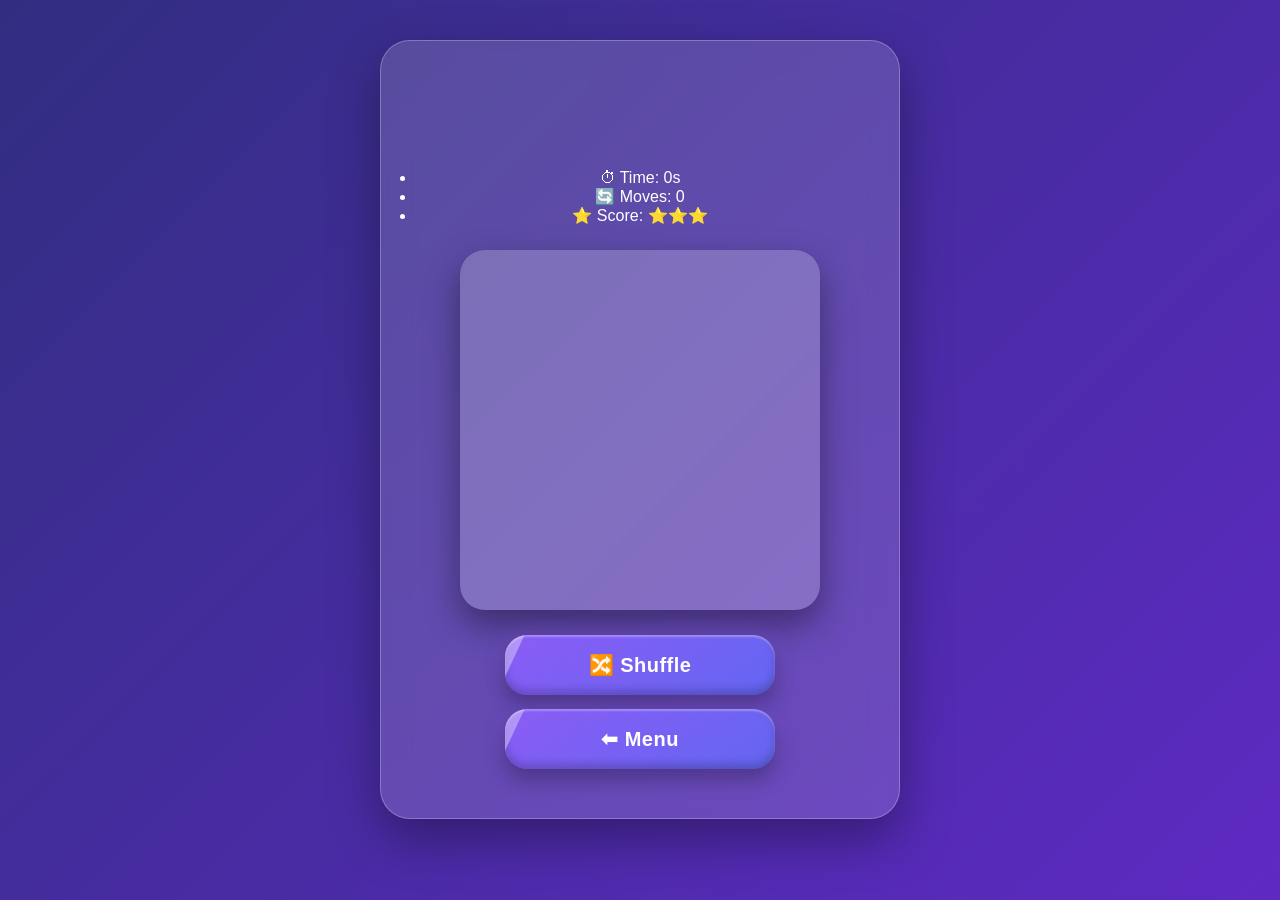
==== commit c15d64b3: "Update game.html" ====
--- a/game.html
+++ b/game.html
@@ -2,125 +2,127 @@
 <html lang="en">
 
 <head>
-
     <meta charset="UTF-8">
-
     <meta name="viewport" content="width=device-width, initial-scale=1.0">
-
     <title>PuzzleMania</title>
-
     <link rel="stylesheet" href="css/style.css">
-
 </head>
 
 <body>
 
-<div class="game">
+    <!-- ==============================
+         GAME VIEW
+    ================================ -->
+    <main class="game">
 
+        <!-- Animated Logo -->
+        <video class="app-logo game-logo" autoplay muted loop playsinline aria-label="PuzzleMania logo animation">
+            <source src="images/logo.webm" type="video/webm">
+        </video>
 
-    <video class="app-logo game-logo" autoplay muted loop playsinline>
-    <source src="images/logo.webm" type="video/webm">
-</video>
-    <h2 id="levelTitle"></h2>
+        <!-- Level Title -->
+        <h1 id="levelTitle"></h1>
 
-    <div class="stats">
+        <!-- Stats Bar -->
+        <ul class="stats-list">
+            <li>
+                <span aria-hidden="true">⏱</span> Time:
+                <span id="timer">0</span>s
+            </li>
+            <li>
+                <span aria-hidden="true">🔄</span> Moves:
+                <span id="moves">0</span>
+            </li>
+            <li>
+                <span aria-hidden="true">⭐</span> Score:
+                <span id="stars">⭐⭐⭐</span>
+            </li>
+        </ul>
 
-        ⏱ Time:
-        <span id="timer">0</span>s
+        <!-- Puzzle Board -->
+        <div id="puzzleBoard" role="region" aria-label="Puzzle Board"></div>
 
-        <br><br>
+        <!-- Game Controls -->
+        <div class="game-controls">
+            <button type="button" onclick="playClick(); shufflePuzzle()">
+                <span aria-hidden="true">🔀</span> Shuffle
+            </button>
 
-        🔄 Moves:
-        <span id="moves">0</span>
+            <button type="button" onclick="playClick(); backHome()">
+                <span aria-hidden="true">⬅</span> Menu
+            </button>
+        </div>
 
-        <br><br>
+    </main>
 
-        ⭐ Score:
-        <span id="stars">⭐⭐⭐</span>
+    <!-- ==============================
+         VICTORY SCREEN (MODAL)
+    ================================ -->
+    <div id="victoryScreen" class="popup hidden" role="dialog" aria-modal="true" aria-labelledby="victoryTitle" hidden>
+
+        <div class="victory-box">
+
+            <h2 id="victoryTitle">
+                <span aria-hidden="true">🎉</span> LEVEL COMPLETE!
+            </h2>
+
+            <!-- Image dynamic src handled via JS -->
+            <img id="completedImage" alt="Completed puzzle preview">
+
+            <div id="starsDisplay">⭐⭐⭐</div>
+
+            <div class="stats">
+                <p>
+                    <span aria-hidden="true">⏱</span> Time:
+                    <span id="finalTime">00:00</span>
+                </p>
+                <p>
+                    <span aria-hidden="true">🔄</span> Moves:
+                    <span id="finalMoves">0</span>
+                </p>
+                <p>
+                    <span aria-hidden="true">🪙</span> Reward:
+                    +<span id="rewardCoins">40</span> Coins
+                </p>
+            </div>
+
+            <div class="victory-actions">
+                <button type="button" id="nextBtn">
+                    <span aria-hidden="true">➡</span> Next Level
+                </button>
+
+                <button type="button" id="retryBtn">
+                    <span aria-hidden="true">🔄</span> Play Again
+                </button>
+
+                <button type="button" id="homeBtn">
+                    <span aria-hidden="true">🏠</span> Home
+                </button>
+            </div>
+
+        </div>
 
     </div>
 
-    <div id="puzzleBoard"></div>
+    <!-- ==============================
+         JAVASCRIPT
+    ================================ -->
+    <script src="audio.js"></script>
+    <script src="auth.js"></script>
+    <script src="save.js"></script>
 
-    <button onclick="playClick(); shufflePuzzle()">
-        🔀 Shuffle
-    </button>
+    <script src="js/helpers.js"></script>
+    <script src="js/levels.js"></script>
+    <script src="js/timer.js"></script>
 
-    <button onclick="playClick(); backHome()">
-        ⬅ Menu
-    </button>
+    <script src="js/board.js"></script>
+    <script src="js/game.js"></script>
 
-</div>
+    <script src="js/records.js"></script>
+    <script src="js/victory.js"></script>
 
-<!-- ==============================
-     Victory Screen
-================================ -->
-
-<div id="victoryScreen" class="hidden">
-
-    <div class="victory-box">
-
-        <h1>🎉 LEVEL COMPLETE!</h1>
-
-        <img
-            id="completedImage"
-            src=""
-            alt="Solved Puzzle">
-
-        <div id="starsDisplay">⭐⭐⭐</div>
-
-        <div class="stats">
-
-            <p>
-                ⏱ Time:
-                <span id="finalTime">00:00</span>
-            </p>
-
-            <p>
-                🔄 Moves:
-                <span id="finalMoves">0</span>
-            </p>
-
-            <p>
-                🪙 Reward:
-                +<span id="rewardCoins">40</span> Coins
-            </p>
-
-        </div>
-
-        <button id="nextBtn">
-            ➡ Next Level
-        </button>
-
-        <button id="retryBtn">
-            🔄 Play Again
-        </button>
-
-        <button id="homeBtn">
-            🏠 Home
-        </button>
-
-    </div>
-
-</div>
-    
-
-<script src="audio.js"></script>
-<script src="auth.js"></script>
-<script src="save.js"></script>
-
-<script src="js/helpers.js"></script>
-<script src="js/levels.js"></script>
-<script src="js/timer.js"></script>
-
-<script src="js/board.js"></script>
-<script src="js/game.js"></script>
-
-<script src="js/records.js"></script>
-<script src="js/victory.js"></script>
-
-<script src="js/puzzle.js"></script>
-<script src="js/main.js"></script>
+    <script src="js/puzzle.js"></script>
+    <script src="js/main.js"></script>
 
 </body>
 </html>
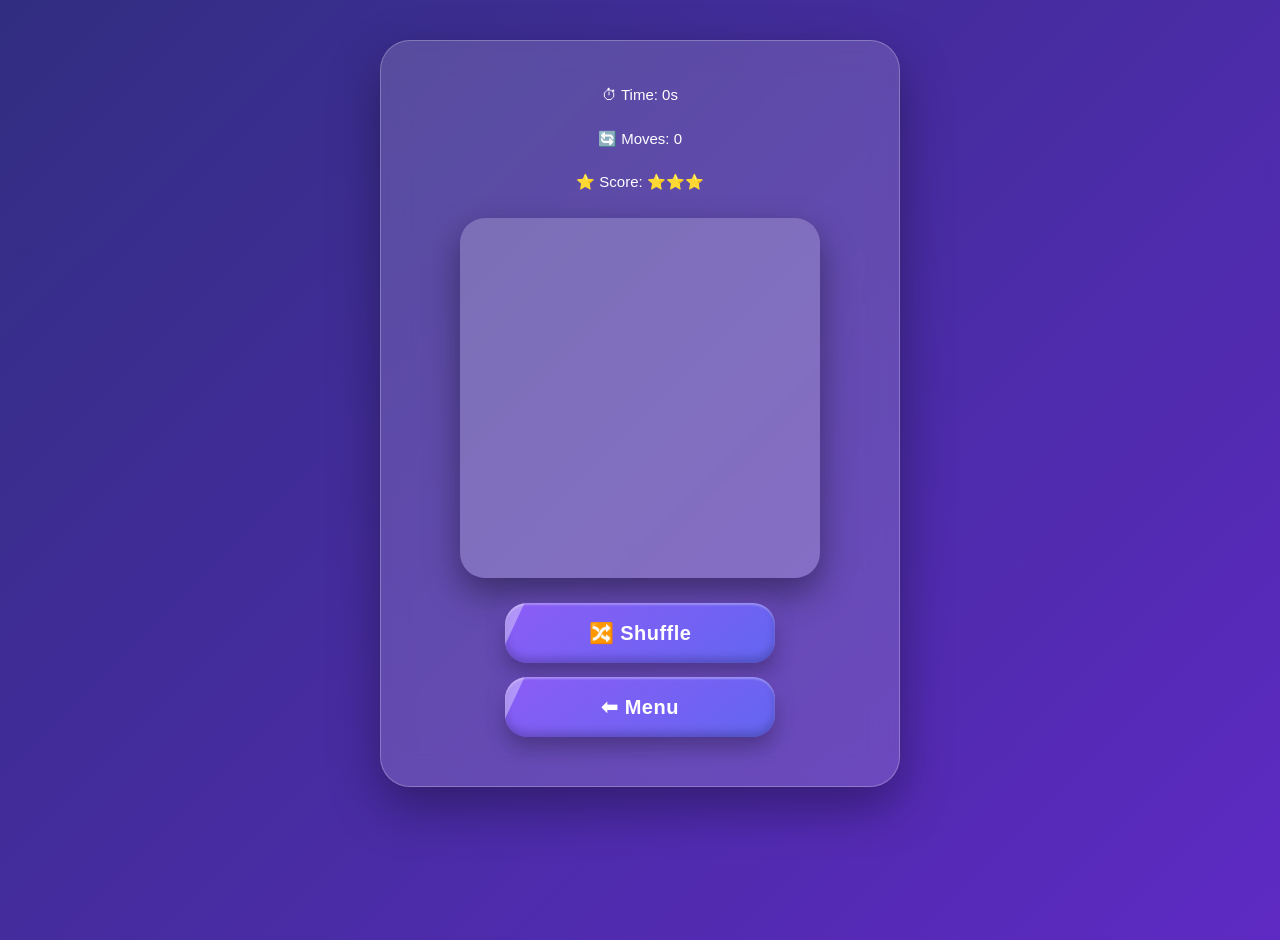
==== commit 690f3b9d: "Update game.html" ====
--- a/game.html
+++ b/game.html
@@ -2,127 +2,125 @@
 <html lang="en">
 
 <head>
+
     <meta charset="UTF-8">
+
     <meta name="viewport" content="width=device-width, initial-scale=1.0">
+
     <title>PuzzleMania</title>
-    <link rel="stylesheet" href="css/style.css">
+
+    <link rel="stylesheet" href="style.css">
+
 </head>
 
 <body>
 
-    <!-- ==============================
-         GAME VIEW
-    ================================ -->
-    <main class="game">
+<div class="game">
 
-        <!-- Animated Logo -->
-        <video class="app-logo game-logo" autoplay muted loop playsinline aria-label="PuzzleMania logo animation">
-            <source src="images/logo.webm" type="video/webm">
-        </video>
+    <img
+    <video class="app-logo game-logo" autoplay muted loop playsinline>
+    <source src="images/logo.webm" type="video/webm">
+</video>
+    <h2 id="levelTitle"></h2>
 
-        <!-- Level Title -->
-        <h1 id="levelTitle"></h1>
+    <div class="stats">
 
-        <!-- Stats Bar -->
-        <ul class="stats-list">
-            <li>
-                <span aria-hidden="true">⏱</span> Time:
-                <span id="timer">0</span>s
-            </li>
-            <li>
-                <span aria-hidden="true">🔄</span> Moves:
-                <span id="moves">0</span>
-            </li>
-            <li>
-                <span aria-hidden="true">⭐</span> Score:
-                <span id="stars">⭐⭐⭐</span>
-            </li>
-        </ul>
+        ⏱ Time:
+        <span id="timer">0</span>s
 
-        <!-- Puzzle Board -->
-        <div id="puzzleBoard" role="region" aria-label="Puzzle Board"></div>
+        <br><br>
 
-        <!-- Game Controls -->
-        <div class="game-controls">
-            <button type="button" onclick="playClick(); shufflePuzzle()">
-                <span aria-hidden="true">🔀</span> Shuffle
-            </button>
+        🔄 Moves:
+        <span id="moves">0</span>
 
-            <button type="button" onclick="playClick(); backHome()">
-                <span aria-hidden="true">⬅</span> Menu
-            </button>
-        </div>
+        <br><br>
 
-    </main>
+        ⭐ Score:
+        <span id="stars">⭐⭐⭐</span>
 
-    <!-- ==============================
-         VICTORY SCREEN (MODAL)
-    ================================ -->
-    <div id="victoryScreen" class="popup hidden" role="dialog" aria-modal="true" aria-labelledby="victoryTitle" hidden>
+    </div>
 
-        <div class="victory-box">
+    <div id="puzzleBoard"></div>
 
-            <h2 id="victoryTitle">
-                <span aria-hidden="true">🎉</span> LEVEL COMPLETE!
-            </h2>
+    <button onclick="playClick(); shufflePuzzle()">
+        🔀 Shuffle
+    </button>
 
-            <!-- Image dynamic src handled via JS -->
-            <img id="completedImage" alt="Completed puzzle preview">
+    <button onclick="playClick(); backHome()">
+        ⬅ Menu
+    </button>
 
-            <div id="starsDisplay">⭐⭐⭐</div>
+</div>
 
-            <div class="stats">
-                <p>
-                    <span aria-hidden="true">⏱</span> Time:
-                    <span id="finalTime">00:00</span>
-                </p>
-                <p>
-                    <span aria-hidden="true">🔄</span> Moves:
-                    <span id="finalMoves">0</span>
-                </p>
-                <p>
-                    <span aria-hidden="true">🪙</span> Reward:
-                    +<span id="rewardCoins">40</span> Coins
-                </p>
-            </div>
+<!-- ==============================
+     Victory Screen
+================================ -->
 
-            <div class="victory-actions">
-                <button type="button" id="nextBtn">
-                    <span aria-hidden="true">➡</span> Next Level
-                </button>
+<div id="victoryScreen" class="hidden">
 
-                <button type="button" id="retryBtn">
-                    <span aria-hidden="true">🔄</span> Play Again
-                </button>
+    <div class="victory-box">
 
-                <button type="button" id="homeBtn">
-                    <span aria-hidden="true">🏠</span> Home
-                </button>
-            </div>
+        <h1>🎉 LEVEL COMPLETE!</h1>
+
+        <img
+            id="completedImage"
+            src=""
+            alt="Solved Puzzle">
+
+        <div id="starsDisplay">⭐⭐⭐</div>
+
+        <div class="stats">
+
+            <p>
+                ⏱ Time:
+                <span id="finalTime">00:00</span>
+            </p>
+
+            <p>
+                🔄 Moves:
+                <span id="finalMoves">0</span>
+            </p>
+
+            <p>
+                🪙 Reward:
+                +<span id="rewardCoins">40</span> Coins
+            </p>
 
         </div>
 
+        <button id="nextBtn">
+            ➡ Next Level
+        </button>
+
+        <button id="retryBtn">
+            🔄 Play Again
+        </button>
+
+        <button id="homeBtn">
+            🏠 Home
+        </button>
+
     </div>
 
-    <!-- ==============================
-         JAVASCRIPT
-    ================================ -->
-    <script src="audio.js"></script>
-    <script src="auth.js"></script>
-    <script src="save.js"></script>
+</div>
+    
 
-    <script src="js/helpers.js"></script>
-    <script src="js/levels.js"></script>
-    <script src="js/timer.js"></script>
+<script src="audio.js"></script>
+<script src="auth.js"></script>
+<script src="save.js"></script>
 
-    <script src="js/board.js"></script>
-    <script src="js/game.js"></script>
+<script src="js/helpers.js"></script>
+<script src="js/levels.js"></script>
+<script src="js/timer.js"></script>
 
-    <script src="js/records.js"></script>
-    <script src="js/victory.js"></script>
+<script src="js/board.js"></script>
+<script src="js/game.js"></script>
 
-    <script src="js/puzzle.js"></script>
-    <script src="js/main.js"></script>
+<script src="js/records.js"></script>
+<script src="js/victory.js"></script>
+
+<script src="js/puzzle.js"></script>
+<script src="js/main.js"></script>
 
 </body>
 </html>
--- a/style.css
+++ b/style.css
@@ -0,0 +1,2925 @@
+/* ============================================================
+   PUZZLEMANIA / PIXVINZ PREMIUM GAME UI
+   CLEAN FINAL CSS
+   ============================================================ */
+
+
+/* ============================================================
+   GLOBAL RESET
+   ============================================================ */
+
+*{
+    box-sizing:border-box;
+    margin:0;
+    padding:0;
+    font-family:'Arial',sans-serif;
+}
+
+
+html{
+    width:100%;
+    min-height:100%;
+}
+
+
+body{
+
+    min-height:100vh;
+
+    width:100%;
+
+    color:white;
+
+    text-align:center;
+
+    overflow-x:hidden;
+
+    background:
+        linear-gradient(
+            135deg,
+            #312e81,
+            #6d28d9,
+            #9333ea,
+            #2563eb
+        );
+
+    background-size:400% 400%;
+
+    animation:
+        backgroundMove 15s ease infinite;
+
+}
+
+
+/* ============================================================
+   MAIN CONTAINERS
+   ============================================================ */
+
+.menu,
+.levels,
+.game{
+
+    width:90%;
+
+    max-width:520px;
+
+    margin:40px auto;
+
+    padding:35px;
+
+    background:
+        rgba(255,255,255,.15);
+
+    backdrop-filter:
+        blur(15px);
+
+    border-radius:30px;
+
+    border:
+        1px solid
+        rgba(255,255,255,.25);
+
+    box-shadow:
+        0 20px 50px
+        rgba(0,0,0,.35);
+
+}
+
+
+/* ============================================================
+   TITLES
+   ============================================================ */
+
+h1{
+
+    font-size:48px;
+
+    margin-bottom:15px;
+
+    text-shadow:
+        0 5px 15px
+        rgba(0,0,0,.4);
+
+}
+
+
+h2{
+
+    font-size:30px;
+
+    margin-bottom:20px;
+
+}
+
+
+p{
+
+    font-size:20px;
+
+}
+
+
+/* ============================================================
+   PREMIUM BUTTONS
+   ============================================================ */
+
+button{
+
+    width:270px;
+
+    max-width:90%;
+
+    padding:18px;
+
+    margin:14px auto;
+
+    display:block;
+
+    border:none;
+
+    border-radius:22px;
+
+    cursor:pointer;
+
+    font-size:20px;
+
+    font-weight:700;
+
+    letter-spacing:.5px;
+
+    color:white;
+
+    background:
+        linear-gradient(
+            145deg,
+            #8b5cf6,
+            #6366f1
+        );
+
+    box-shadow:
+
+        0 10px 20px
+        rgba(0,0,0,.30),
+
+        inset 0 2px 2px
+        rgba(255,255,255,.30),
+
+        inset 0 -5px 8px
+        rgba(0,0,0,.20),
+
+        0 0 20px
+        rgba(139,92,246,.30);
+
+    transition:
+        all .30s ease;
+
+    position:relative;
+
+    overflow:hidden;
+
+}
+
+
+button:hover{
+
+    transform:
+        translateY(-6px)
+        scale(1.04);
+
+    box-shadow:
+
+        0 18px 35px
+        rgba(0,0,0,.35),
+
+        0 0 30px
+        rgba(139,92,246,.55);
+
+}
+
+
+button:active{
+
+    transform:scale(.96);
+
+}
+
+
+button::before{
+
+    content:"";
+
+    position:absolute;
+
+    top:-100%;
+
+    left:-40%;
+
+    width:40%;
+
+    height:300%;
+
+    background:
+        rgba(255,255,255,.35);
+
+    transform:
+        rotate(25deg);
+
+    transition:.7s;
+
+}
+
+
+button:hover::before{
+
+    left:120%;
+
+}
+
+
+/* ============================================================
+   COINS
+   ============================================================ */
+
+.coins{
+
+    margin:20px;
+
+    padding:12px;
+
+    border-radius:15px;
+
+    background:
+        rgba(255,255,255,.15);
+
+    font-size:22px;
+
+}
+
+
+/* ============================================================
+   LEVEL GRID
+   ============================================================ */
+
+.level-grid{
+
+    display:grid;
+
+    grid-template-columns:
+        repeat(2,130px);
+
+    justify-content:center;
+
+    gap:22px;
+
+    margin-top:20px;
+
+}
+
+
+/* ============================================================
+   LEVEL CARD
+   ============================================================ */
+
+.level-card{
+
+    width:130px;
+
+    height:125px;
+
+    font-size:16px;
+
+    font-weight:bold;
+
+    color:white;
+
+    cursor:pointer;
+
+    position:relative;
+
+    overflow:hidden;
+
+    display:flex;
+
+    flex-direction:column;
+
+    justify-content:center;
+
+    align-items:center;
+
+    gap:4px;
+
+    text-shadow:
+        0 2px 6px
+        rgba(0,0,0,.45);
+
+    transition:
+        transform .35s,
+        box-shadow .35s;
+
+    transform-style:preserve-3d;
+
+    box-shadow:
+
+        0 18px 28px
+        rgba(0,0,0,.35),
+
+        inset 0 2px 2px
+        rgba(255,255,255,.30),
+
+        inset 0 -8px 12px
+        rgba(0,0,0,.28);
+
+    background-size:
+        200% 200%;
+
+    animation:
+        floatCard 4s ease-in-out infinite;
+
+}
+
+
+/* Level Card Shine */
+
+.level-card::before{
+
+    content:"";
+
+    position:absolute;
+
+    top:-50%;
+
+    left:-60%;
+
+    width:70%;
+
+    height:220%;
+
+    background:
+        rgba(255,255,255,.18);
+
+    transform:
+        rotate(30deg);
+
+    transition:.7s;
+
+}
+
+
+.level-card:hover{
+
+    transform:
+        perspective(700px)
+        rotateX(10deg)
+        translateY(-8px)
+        scale(1.06);
+
+}
+
+
+.level-card:active{
+
+    transform:
+        perspective(700px)
+        scale(.94);
+
+}
+
+
+/* ============================================================
+   UNLOCKED LEVEL
+   ============================================================ */
+
+.unlocked{
+
+    background:
+        linear-gradient(
+            145deg,
+            #7c3aed,
+            #4f46e5
+        );
+
+    color:white;
+
+    box-shadow:
+
+        0 8px 20px
+        rgba(79,70,229,.5),
+
+        inset 0 2px 3px
+        rgba(255,255,255,.25),
+
+        inset 0 -4px 8px
+        rgba(0,0,0,.25);
+
+}
+
+
+.unlocked:hover{
+
+    box-shadow:
+
+        0 0 20px
+        #7c3aed,
+
+        0 0 40px
+        #6d28d9,
+
+        0 0 60px
+        rgba(124,58,237,.55);
+
+}
+
+
+/* ============================================================
+   COMPLETED LEVEL
+   ============================================================ */
+
+.completed{
+
+    background:
+        linear-gradient(
+            135deg,
+            #FFD54F,
+            #FFC107,
+            #FF9800,
+            #F57C00
+        );
+
+    background-size:
+        300% 300%;
+
+    color:white;
+
+    box-shadow:
+
+        0 0 18px
+        #FFC107,
+
+        0 0 40px
+        rgba(255,193,7,.75),
+
+        inset 0 2px 3px
+        rgba(255,255,255,.45),
+
+        inset 0 -8px 10px
+        rgba(0,0,0,.20);
+
+    animation:
+        floatCard 4s ease-in-out infinite,
+        goldGlow 1s ease-in-out infinite,
+        shineMove 2s linear infinite;
+
+}
+
+
+/* ============================================================
+   LOCKED LEVEL
+   ============================================================ */
+
+.locked{
+
+    background:
+        linear-gradient(
+            145deg,
+            #3f3f46,
+            #18181b
+        );
+
+    color:#bcbcbc;
+
+    box-shadow:
+
+        inset 0 2px 4px
+        rgba(255,255,255,.08),
+
+        inset 0 -4px 10px
+        rgba(0,0,0,.6);
+
+    cursor:not-allowed;
+
+    opacity:.8;
+
+}
+
+
+/* ============================================================
+   STATS
+   ============================================================ */
+
+.stats{
+
+    font-size:12px;
+
+    line-height:1.8;
+
+}
+
+
+/* ============================================================
+   PUZZLE BOARD
+   ============================================================ */
+
+#puzzleBoard{
+
+    width:360px;
+
+    height:360px;
+
+    max-width:90vw;
+
+    max-height:90vw;
+
+    margin:25px auto;
+
+    padding:0;
+
+    display:grid;
+
+    overflow:hidden;
+
+    border-radius:25px;
+
+    background:
+        rgba(255,255,255,.2);
+
+    box-shadow:
+        0 15px 35px
+        rgba(0,0,0,.4);
+
+}
+
+
+/* ============================================================
+   PUZZLE PIECES
+   ============================================================ */
+
+.piece{
+
+    border-radius:10px;
+
+    border:
+        1px solid
+        rgba(255,255,255,.35);
+
+    transition:.2s;
+
+    overflow:hidden;
+
+}
+
+
+.piece:hover{
+
+    filter:
+        brightness(1.15);
+
+}
+
+
+.selected{
+
+    border:
+        4px solid
+        yellow;
+
+    transform:
+        scale(.93);
+
+    box-shadow:
+        0 0 20px
+        yellow;
+
+}
+
+
+/* ============================================================
+   STARS DISPLAY
+   ============================================================ */
+
+#starsDisplay{
+
+    font-size:30px;
+
+    color:gold;
+
+}
+
+
+/* ============================================================
+   HIDDEN
+   ============================================================ */
+
+.hidden{
+
+    display:none!important;
+
+}
+
+
+/* ============================================================
+   ============================================================
+   LOGO SYSTEM
+   ============================================================
+   ============================================================ */
+
+
+/* ============================================================
+   OPENING SPLASH SCREEN
+   ============================================================ */
+
+#puzzleSplash{
+
+    position:fixed;
+
+    inset:0;
+
+    width:100%;
+
+    height:100%;
+
+    display:flex;
+
+    justify-content:center;
+
+    align-items:center;
+
+    padding:15px;
+
+    background:
+        linear-gradient(
+            135deg,
+            #312e81,
+            #6d28d9,
+            #9333ea,
+            #2563eb
+        );
+
+    z-index:99999;
+
+    overflow:hidden;
+
+    opacity:1;
+
+    visibility:visible;
+
+    transition:
+        opacity .8s ease,
+        visibility .8s ease;
+
+}
+
+
+/* ============================================================
+   OPENING LOGO
+   IMPORTANT:
+   SMALL ENOUGH TO FIT MOBILE
+   ============================================================ */
+
+#puzzleSplash .app-logo{
+
+    display:block;
+
+    width:240px;
+
+    height:auto;
+
+    max-width:70vw;
+
+    max-height:42vh;
+
+    object-fit:contain;
+
+    object-position:center;
+
+    margin:auto;
+
+    padding:0;
+
+    border:none;
+
+    outline:none;
+
+    background:transparent;
+
+    filter:
+        drop-shadow(
+            0 10px 20px
+            rgba(0,0,0,.40)
+        );
+
+    animation:
+        splashLogoIntro
+        3s
+        ease-in-out
+        forwards;
+
+}
+
+
+/* Compatibility if splash uses .splash-logo */
+
+#puzzleSplash .splash-logo{
+
+    display:block;
+
+    width:240px;
+
+    height:auto;
+
+    max-width:70vw;
+
+    max-height:42vh;
+
+    object-fit:contain;
+
+    object-position:center;
+
+    margin:auto;
+
+    border:none;
+
+    outline:none;
+
+    background:transparent;
+
+    filter:
+        drop-shadow(
+            0 10px 20px
+            rgba(0,0,0,.40)
+        );
+
+}
+
+
+/* ============================================================
+   SPLASH EXIT
+   ============================================================ */
+
+#puzzleSplash.splashHidden{
+
+    opacity:0;
+
+    visibility:hidden;
+
+    pointer-events:none;
+
+}
+
+
+/* ============================================================
+   SPLASH ANIMATION
+   ============================================================ */
+
+@keyframes splashLogoIntro{
+
+    0%{
+
+        opacity:0;
+
+        transform:
+            scale(.78)
+            translateY(15px);
+
+    }
+
+    20%{
+
+        opacity:1;
+
+        transform:
+            scale(1.02)
+            translateY(0);
+
+    }
+
+    40%{
+
+        opacity:1;
+
+        transform:
+            scale(1)
+            translateY(0);
+
+    }
+
+    70%{
+
+        opacity:1;
+
+        transform:
+            scale(1.015)
+            translateY(-3px);
+
+    }
+
+    100%{
+
+        opacity:1;
+
+        transform:
+            scale(1)
+            translateY(0);
+
+    }
+
+}
+
+
+/* ============================================================
+   MAIN MENU LOGO
+   ============================================================ */
+
+.menu .app-logo{
+
+    display:block;
+
+    width:190px;
+
+    height:auto;
+
+    max-width:65%;
+
+    max-height:130px;
+
+    object-fit:contain;
+
+    object-position:center;
+
+    margin:
+        0 auto 10px auto;
+
+    padding:0;
+
+    border:none;
+
+    outline:none;
+
+    background:transparent;
+
+    filter:
+        drop-shadow(
+            0 8px 15px
+            rgba(0,0,0,.35)
+        );
+
+    animation:
+        menuLogoFloat
+        4s
+        ease-in-out
+        infinite;
+
+}
+
+
+/* Compatibility for .menu-logo */
+
+.menu-logo{
+
+    display:block;
+
+    width:190px;
+
+    height:auto;
+
+    max-width:65%;
+
+    max-height:130px;
+
+    object-fit:contain;
+
+    margin:
+        0 auto 10px auto;
+
+}
+
+
+/* ============================================================
+   LEVELS PAGE LOGO
+   ============================================================ */
+
+.levels .app-logo{
+
+    display:block;
+
+    width:200px;
+
+    height:auto;
+
+    max-width:75%;
+
+    max-height:125px;
+
+    object-fit:contain;
+
+    object-position:center;
+
+    margin:
+        0 auto 8px auto;
+
+    padding:0;
+
+    border:none;
+
+    outline:none;
+
+    background:transparent;
+
+    filter:
+        drop-shadow(
+            0 8px 15px
+            rgba(0,0,0,.35)
+        );
+
+    animation:
+        menuLogoFloat
+        4s
+        ease-in-out
+        infinite;
+
+}
+
+
+/* ============================================================
+   GAME / LEVEL 1 LOGO
+   ============================================================ */
+
+.game .app-logo{
+
+    display:block !important;
+
+    visibility:visible !important;
+
+    opacity:1 !important;
+
+    width:165px;
+
+    height:auto;
+
+    max-width:58%;
+
+    max-height:100px;
+
+    object-fit:contain;
+
+    object-position:center;
+
+    margin:
+        0 auto 2px auto;
+
+    padding:0;
+
+    border:none;
+
+    outline:none;
+
+    background:transparent;
+
+    filter:
+        drop-shadow(
+            0 8px 15px
+            rgba(0,0,0,.35)
+        );
+
+    animation:
+        gameLogoFloat
+        4s
+        ease-in-out
+        infinite;
+
+}
+
+
+/* ============================================================
+   GAME LEVEL TITLE
+   ============================================================ */
+
+.game #levelTitle{
+
+    font-size:30px;
+
+    margin:
+        3px 0 8px 0;
+
+    line-height:1.2;
+
+}
+
+
+/* ============================================================
+   GAME STATISTICS
+   ============================================================ */
+
+.game .stats{
+
+    font-size:15px;
+
+    line-height:1.45;
+
+    margin-bottom:8px;
+
+}
+
+
+/* ============================================================
+   LOGO FLOAT ANIMATION
+   ============================================================ */
+
+@keyframes menuLogoFloat{
+
+    0%,100%{
+
+        transform:
+            translateY(0)
+            scale(1);
+
+    }
+
+    50%{
+
+        transform:
+            translateY(-5px)
+            scale(1.02);
+
+    }
+
+}
+
+
+@keyframes gameLogoFloat{
+
+    0%,100%{
+
+        transform:
+            translateY(0)
+            scale(1);
+
+    }
+
+    50%{
+
+        transform:
+            translateY(-4px)
+            scale(1.015);
+
+    }
+
+}
+
+
+/* ============================================================
+   SETTINGS POPUP
+   ============================================================ */
+
+.popup{
+
+    position:fixed;
+
+    inset:0;
+
+    background:
+        rgba(0,0,0,.7);
+
+    display:none;
+
+    justify-content:center;
+
+    align-items:center;
+
+    z-index:9999;
+
+}
+
+
+.popup-box{
+
+    width:90%;
+
+    max-width:400px;
+
+    background:white;
+
+    color:#333;
+
+    padding:30px;
+
+    border-radius:25px;
+
+    box-shadow:
+        0 20px 50px
+        black;
+
+}
+
+
+.setting-row{
+
+    display:flex;
+
+    justify-content:space-between;
+
+    align-items:center;
+
+    margin:20px 0;
+
+    font-size:20px;
+
+}
+
+
+.setting-row input{
+
+    width:25px;
+
+    height:25px;
+
+}
+
+
+/* ============================================================
+   INPUTS / LOGIN / SIGNUP
+   ============================================================ */
+
+input{
+
+    width:270px;
+
+    max-width:90%;
+
+    padding:16px;
+
+    margin:8px auto;
+
+    display:block;
+
+    border:none;
+
+    border-radius:18px;
+
+    outline:none;
+
+    font-size:18px;
+
+    text-align:center;
+
+    background:
+        rgba(255,255,255,.95);
+
+    color:#222;
+
+    box-shadow:
+        0 8px 18px
+        rgba(0,0,0,.25);
+
+    transition:.3s;
+
+}
+
+
+input:focus{
+
+    transform:
+        scale(1.03);
+
+    box-shadow:
+        0 0 18px
+        #8b5cf6;
+
+}
+
+
+input::placeholder{
+
+    color:#666;
+
+}
+
+
+/* ============================================================
+   PLAYER PROFILE
+   ============================================================ */
+
+#playerProfile{
+
+    margin:20px auto;
+
+    padding:15px;
+
+    width:90%;
+
+    border-radius:18px;
+
+    background:
+        rgba(255,255,255,.15);
+
+    backdrop-filter:
+        blur(10px);
+
+}
+
+
+#playerProfile h3{
+
+    margin-bottom:8px;
+
+    font-size:22px;
+
+}
+
+
+/* ============================================================
+   PIXVINZ WELCOME TEXT - PREMIUM GLOW
+   ============================================================ */
+
+#welcomeText{
+
+    font-size:32px;
+
+    font-weight:900;
+
+    color:#FFD21C;
+
+    letter-spacing:1px;
+
+    margin-bottom:8px;
+
+    text-shadow:
+        0 2px 5px rgba(0,0,0,.35),
+        0 0 8px rgba(255,255,255,.55),
+        0 0 16px rgba(216,180,254,.60),
+        0 0 28px rgba(139,92,246,.45);
+
+}
+
+
+/* ============================================================
+   PIXVINZ USERNAME - PREMIUM GLOW
+   ============================================================ */
+
+#usernameDisplay{
+
+    font-size:24px;
+
+    font-weight:700;
+
+    color:#ffffff;
+
+    letter-spacing:1px;
+
+    margin-bottom:15px;
+
+    opacity:1;
+
+    text-shadow:
+        0 2px 5px rgba(0,0,0,.35),
+        0 0 6px rgba(255,255,255,.60),
+        0 0 14px rgba(216,180,254,.70),
+        0 0 26px rgba(139,92,246,.55);
+
+}
+
+
+
+/* ============================================================
+   LOGOUT
+   ============================================================ */
+
+.logout-btn{
+
+    margin:
+        70px auto 20px auto;
+
+    width:220px;
+
+    opacity:.85;
+
+}
+
+
+/* ============================================================
+   ============================================================
+   VICTORY SCREEN
+   ============================================================
+   ============================================================ */
+
+#victoryScreen{
+
+    position:fixed;
+
+    inset:0;
+
+    width:100%;
+
+    height:100%;
+
+    display:flex;
+
+    justify-content:center;
+
+    align-items:center;
+
+    padding:20px;
+
+    background:
+        radial-gradient(
+            circle at center,
+            rgba(124,58,237,.25),
+            rgba(0,0,0,.82)
+        );
+
+    backdrop-filter:
+        blur(6px);
+
+    z-index:99999;
+
+    overflow-y:auto;
+
+}
+
+
+/* ============================================================
+   VICTORY BOX
+   ============================================================ */
+
+.victory-box{
+
+    position:relative;
+
+    width:92%;
+
+    max-width:500px;
+
+    max-height:90vh;
+
+    overflow-y:auto;
+
+    overflow-x:hidden;
+
+    padding:
+        24px 22px 22px 22px;
+
+    margin:auto;
+
+    background:
+        linear-gradient(
+            145deg,
+            #ffffff,
+            #fffdf7
+        );
+
+    color:#222;
+
+    border-radius:38px;
+
+    border:
+        5px solid
+        #FFD21C;
+
+    box-shadow:
+
+        0 0 12px
+        rgba(255,215,0,.8),
+
+        0 0 30px
+        rgba(255,193,7,.65),
+
+        0 20px 60px
+        rgba(0,0,0,.65);
+
+    text-align:center;
+
+    animation:
+        victoryAppear
+        .55s
+        cubic-bezier(.2,.8,.2,1);
+
+}
+
+
+/* ============================================================
+   VICTORY CONFETTI LAYER
+   ============================================================ */
+
+.victory-box::before{
+
+    content:"";
+
+    position:absolute;
+
+    inset:0;
+
+    border-radius:34px;
+
+    pointer-events:none;
+
+    z-index:1;
+
+    opacity:.65;
+
+    background-image:
+
+        linear-gradient(
+            135deg,
+            #ff4d6d 0 8px,
+            transparent 8px 100%
+        ),
+
+        linear-gradient(
+            45deg,
+            #ffd21c 0 7px,
+            transparent 7px 100%
+        ),
+
+        linear-gradient(
+            120deg,
+            #22c55e 0 8px,
+            transparent 8px 100%
+        ),
+
+        linear-gradient(
+            60deg,
+            #3b82f6 0 7px,
+            transparent 7px 100%
+        ),
+
+        linear-gradient(
+            160deg,
+            #a855f7 0 8px,
+            transparent 8px 100%
+        );
+
+    background-size:
+
+        75px 95px,
+        95px 120px,
+        110px 100px,
+        85px 130px,
+        120px 110px;
+
+    animation:
+        confettiFall
+        5s
+        linear
+        infinite;
+
+}
+
+
+/* ============================================================
+   SECOND CONFETTI
+   ============================================================ */
+
+.victory-box::after{
+
+    content:"";
+
+    position:absolute;
+
+    inset:-20px;
+
+    border-radius:40px;
+
+    pointer-events:none;
+
+    z-index:1;
+
+    opacity:.45;
+
+    background-image:
+
+        radial-gradient(
+            circle,
+            #ffd21c 0 4px,
+            transparent 5px
+        ),
+
+        radial-gradient(
+            circle,
+            #ff4d6d 0 4px,
+            transparent 5px
+        ),
+
+        radial-gradient(
+            circle,
+            #3b82f6 0 4px,
+            transparent 5px
+        ),
+
+        radial-gradient(
+            circle,
+            #22c55e 0 4px,
+            transparent 5px
+        ),
+
+        radial-gradient(
+            circle,
+            #a855f7 0 4px,
+            transparent 5px
+        );
+
+    background-size:
+
+        90px 110px,
+        120px 140px,
+        100px 130px,
+        130px 100px,
+        110px 120px;
+
+    animation:
+        confettiFallReverse
+        7s
+        linear
+        infinite;
+
+}
+
+
+/* ============================================================
+   KEEP VICTORY CONTENT ABOVE CONFETTI
+   ============================================================ */
+
+.victory-box > *{
+
+    position:relative;
+
+    z-index:2;
+
+}
+
+
+/* ============================================================
+   VICTORY TITLE
+   ============================================================ */
+
+.victory-box h1{
+
+    position:relative;
+
+    z-index:2;
+
+    margin:
+        12px 0 18px 0;
+
+    font-size:
+        clamp(
+            30px,
+            7vw,
+            48px
+        );
+
+    line-height:1.05;
+
+    font-weight:900;
+
+    color:#222;
+
+    text-shadow:
+
+        0 3px 0
+        #ffffff,
+
+        0 6px 15px
+        rgba(0,0,0,.20);
+
+}
+
+
+/* ============================================================
+   COMPLETED PUZZLE IMAGE
+   ============================================================ */
+
+#completedImage{
+
+    position:relative;
+
+    z-index:2;
+
+    width:165px;
+
+    height:165px;
+
+    max-width:47vw;
+
+    max-height:47vw;
+
+    display:block;
+
+    margin:
+        10px auto 16px auto;
+
+    object-fit:cover;
+
+    border-radius:27px;
+
+    border:
+        6px solid
+        #FFD21C;
+
+    background:white;
+
+    box-shadow:
+
+        0 0 12px
+        rgba(255,215,0,.95),
+
+        0 0 30px
+        rgba(255,193,7,.65),
+
+        0 10px 25px
+        rgba(0,0,0,.30);
+
+    animation:
+        imageGlow
+        2s
+        ease-in-out
+        infinite;
+
+}
+
+
+/* ============================================================
+   VICTORY STARS
+   ============================================================ */
+
+#starsDisplay{
+
+    position:relative;
+
+    z-index:2;
+
+    font-size:42px;
+
+    line-height:1;
+
+    margin:
+        10px 0 18px 0;
+
+    color:#FFD21C;
+
+    letter-spacing:4px;
+
+    text-shadow:
+        0 3px 8px
+        rgba(255,193,7,.45);
+
+    animation:
+        starsPop
+        .7s
+        ease-out;
+
+}
+
+
+/* ============================================================
+   VICTORY STATS
+   ============================================================ */
+
+.victory-box .stats{
+
+    position:relative;
+
+    z-index:2;
+
+    width:100%;
+
+    max-width:360px;
+
+    margin:
+        8px auto 16px auto;
+
+    font-size:20px;
+
+    line-height:1.5;
+
+}
+
+
+.victory-box .stats p{
+
+    margin:
+        7px auto;
+
+    padding:
+        5px 10px;
+
+    border-radius:15px;
+
+}
+
+
+/* ============================================================
+   VICTORY BUTTONS
+   ============================================================ */
+
+#victoryScreen button{
+
+    position:relative;
+
+    z-index:3;
+
+    width:85%;
+
+    max-width:360px;
+
+    padding:
+        15px 18px;
+
+    margin:
+        8px auto;
+
+    border:none;
+
+    border-radius:24px;
+
+    font-size:20px;
+
+    font-weight:800;
+
+    color:white;
+
+    background:
+        linear-gradient(
+            145deg,
+            #8b5cf6,
+            #6366f1
+        );
+
+    box-shadow:
+
+        0 10px 20px
+        rgba(0,0,0,.25),
+
+        inset 0 2px 2px
+        rgba(255,255,255,.35),
+
+        inset 0 -6px 8px
+        rgba(0,0,0,.18),
+
+        0 0 18px
+        rgba(124,58,237,.25);
+
+    transition:
+        transform .2s ease,
+        box-shadow .2s ease;
+
+}
+
+
+#victoryScreen button:hover{
+
+    transform:
+        translateY(-3px)
+        scale(1.02);
+
+    box-shadow:
+
+        0 15px 28px
+        rgba(0,0,0,.30),
+
+        0 0 25px
+        rgba(124,58,237,.55);
+
+}
+
+
+#victoryScreen button:active{
+
+    transform:
+        scale(.96);
+
+}
+
+
+/* ============================================================
+   BEST RECORD
+   ============================================================ */
+
+#bestRecord{
+
+    position:relative;
+
+    z-index:2;
+
+    margin:
+        18px auto 0 auto !important;
+
+    padding-top:12px;
+
+    width:90%;
+
+    border-top:
+        2px solid
+        rgba(100,70,130,.30);
+
+    color:#222;
+
+}
+
+
+#bestRecord h3{
+
+    margin:
+        0 0 8px 0;
+
+    font-size:24px;
+
+    font-weight:900;
+
+}
+
+
+#bestRecord p{
+
+    margin:
+        4px 0;
+
+    font-size:20px;
+
+    line-height:1.3;
+
+}
+
+
+#bestRecord p:first-of-type{
+
+    color:#FFD21C;
+
+    font-size:34px;
+
+    line-height:1;
+
+    text-shadow:
+        0 3px 7px
+        rgba(255,193,7,.35);
+
+}
+
+
+/* ============================================================
+   VICTORY ANIMATIONS
+   ============================================================ */
+
+@keyframes victoryAppear{
+
+    0%{
+
+        opacity:0;
+
+        transform:
+            scale(.82)
+            translateY(30px);
+
+    }
+
+    70%{
+
+        transform:
+            scale(1.02)
+            translateY(-3px);
+
+    }
+
+    100%{
+
+        opacity:1;
+
+        transform:
+            scale(1)
+            translateY(0);
+
+    }
+
+}
+
+
+@keyframes imageGlow{
+
+    0%,100%{
+
+        box-shadow:
+
+            0 0 12px
+            rgba(255,215,0,.8),
+
+            0 0 28px
+            rgba(255,193,7,.5),
+
+            0 10px 25px
+            rgba(0,0,0,.3);
+
+    }
+
+    50%{
+
+        box-shadow:
+
+            0 0 20px
+            rgba(255,215,0,1),
+
+            0 0 42px
+            rgba(255,193,7,.75),
+
+            0 12px 30px
+            rgba(0,0,0,.35);
+
+    }
+
+}
+
+
+@keyframes starsPop{
+
+    0%{
+
+        opacity:0;
+
+        transform:
+            scale(.5);
+
+    }
+
+    70%{
+
+        transform:
+            scale(1.12);
+
+    }
+
+    100%{
+
+        opacity:1;
+
+        transform:
+            scale(1);
+
+    }
+
+}
+
+
+@keyframes confettiFall{
+
+    0%{
+
+        background-position:
+
+            0 -80px,
+            20px -120px,
+            -30px -100px,
+            50px -140px,
+            -20px -130px;
+
+        transform:
+            rotate(0deg);
+
+    }
+
+    50%{
+
+        background-position:
+
+            15px 140px,
+            -20px 220px,
+            30px 160px,
+            10px 210px,
+            30px 170px;
+
+        transform:
+            rotate(2deg);
+
+    }
+
+    100%{
+
+        background-position:
+
+            0 450px,
+            20px 500px,
+            -30px 470px,
+            50px 520px,
+            -20px 490px;
+
+        transform:
+            rotate(0deg);
+
+    }
+
+}
+
+
+@keyframes confettiFallReverse{
+
+    0%{
+
+        background-position:
+
+            10px -100px,
+            -30px -140px,
+            40px -180px,
+            -20px -140px,
+            60px -120px;
+
+    }
+
+    50%{
+
+        background-position:
+
+            -20px 160px,
+            20px 200px,
+            -30px 180px,
+            30px 220px,
+            10px 170px;
+
+    }
+
+    100%{
+
+        background-position:
+
+            10px 480px,
+            -30px 520px,
+            40px 500px,
+            -20px 540px,
+            60px 510px;
+
+    }
+
+}
+
+
+/* ============================================================
+   GENERAL ANIMATIONS
+   ============================================================ */
+
+@keyframes backgroundMove{
+
+    0%{
+
+        background-position:
+            0% 50%;
+
+    }
+
+    50%{
+
+        background-position:
+            100% 50%;
+
+    }
+
+    100%{
+
+        background-position:
+            0% 50%;
+
+    }
+
+}
+
+
+@keyframes shine{
+
+    50%{
+
+        transform:
+            scale(1.05);
+
+    }
+
+}
+
+
+@keyframes floatCard{
+
+    0%,100%{
+
+        transform:
+            translateY(0);
+
+    }
+
+    50%{
+
+        transform:
+            translateY(-5px);
+
+    }
+
+}
+
+
+@keyframes goldGlow{
+
+    0%,100%{
+
+        box-shadow:
+
+            0 0 18px
+            #FFC107,
+
+            0 0 40px
+            rgba(255,193,7,.60);
+
+    }
+
+    50%{
+
+        box-shadow:
+
+            0 0 30px
+            #FFD54F,
+
+            0 0 60px
+            #FF9800,
+
+            0 0 80px
+            rgba(255,152,0,.70);
+
+    }
+
+}
+
+
+@keyframes shineMove{
+
+    0%{
+
+        background-position:
+            0% 50%;
+
+    }
+
+    100%{
+
+        background-position:
+            100% 50%;
+
+    }
+
+}
+
+
+/* ============================================================
+   MOBILE DEVICES
+   ============================================================ */
+
+@media(max-width:500px){
+
+    /* -----------------------------
+       MAIN CONTAINERS
+       ----------------------------- */
+
+    .menu,
+    .levels,
+    .game{
+
+        width:95%;
+
+        padding:15px;
+
+        margin:
+            20px auto;
+
+        border-radius:25px;
+
+    }
+
+
+    /* -----------------------------
+       PUZZLE BOARD
+       ----------------------------- */
+
+    #puzzleBoard{
+
+        width:90vw;
+
+        height:90vw;
+
+        max-width:360px;
+
+        max-height:360px;
+
+        margin:
+            25px auto;
+
+    }
+
+
+    /* -----------------------------
+       SPLASH LOGO
+       ----------------------------- */
+
+    #puzzleSplash{
+
+        padding:10px;
+
+    }
+
+
+    #puzzleSplash .app-logo,
+    #puzzleSplash .splash-logo{
+
+        width:240px;
+
+        max-width:70vw;
+
+        max-height:42vh;
+
+    }
+
+
+    /* -----------------------------
+       MAIN MENU LOGO
+       ----------------------------- */
+
+    .menu .app-logo{
+
+        width:180px;
+
+        max-width:64%;
+
+        max-height:120px;
+
+        margin:
+            0 auto 8px auto;
+
+    }
+
+
+    /* -----------------------------
+       LEVEL PAGE LOGO
+       ----------------------------- */
+
+    .levels .app-logo{
+
+        width:165px;
+
+        max-width:58%;
+
+        max-height:105px;
+
+        margin:
+            0 auto 8px auto;
+
+    }
+
+
+    /* -----------------------------
+       GAME LOGO
+       ----------------------------- */
+
+    .game .app-logo{
+
+        width:165px;
+
+        max-width:55%;
+
+        max-height:100px;
+
+        margin:
+            0 auto 2px auto;
+
+    }
+
+
+    /* -----------------------------
+       GAME TITLE
+       ----------------------------- */
+
+    .game #levelTitle{
+
+        font-size:26px;
+
+        margin:
+            2px 0 6px 0;
+
+    }
+
+
+    /* -----------------------------
+       GAME STATS
+       ----------------------------- */
+
+    .game .stats{
+
+        font-size:14px;
+
+        line-height:1.35;
+
+        margin-bottom:5px;
+
+    }
+
+
+    /* -----------------------------
+       VICTORY SCREEN
+       ----------------------------- */
+
+    #victoryScreen{
+
+        padding:14px;
+
+        align-items:center;
+
+    }
+
+
+    .victory-box{
+
+        width:94%;
+
+        max-width:430px;
+
+        max-height:88vh;
+
+        padding:
+            20px
+            16px
+            18px
+            16px;
+
+        border-radius:32px;
+
+        border-width:4px;
+
+    }
+
+
+    .victory-box h1{
+
+        font-size:
+            clamp(
+                28px,
+                8vw,
+                38px
+            );
+
+        margin:
+            10px 0 14px 0;
+
+    }
+
+
+    #completedImage{
+
+        width:135px;
+
+        height:135px;
+
+        max-width:38vw;
+
+        max-height:38vw;
+
+        border-width:5px;
+
+        border-radius:23px;
+
+        margin:
+            8px auto 14px auto;
+
+    }
+
+
+    #starsDisplay{
+
+        font-size:36px;
+
+        letter-spacing:2px;
+
+        margin:
+            8px 0 14px 0;
+
+    }
+
+
+    .victory-box .stats{
+
+        font-size:18px;
+
+        margin:
+            6px auto 12px auto;
+
+    }
+
+
+    .victory-box .stats p{
+
+        margin:
+            4px auto;
+
+    }
+
+
+    #victoryScreen button{
+
+        width:88%;
+
+        padding:
+            13px 15px;
+
+        margin:
+            7px auto;
+
+        font-size:18px;
+
+        border-radius:21px;
+
+    }
+
+
+    #bestRecord{
+
+        margin-top:
+            14px !important;
+
+        padding-top:10px;
+
+    }
+
+
+    #bestRecord h3{
+
+        font-size:21px;
+
+        margin-bottom:5px;
+
+    }
+
+
+    #bestRecord p{
+
+        font-size:18px;
+
+        margin:2px 0;
+
+    }
+
+
+    #bestRecord p:first-of-type{
+
+        font-size:30px;
+
+    }
+
+}
+
+
+/* ============================================================
+   VERY SMALL PHONES
+   ============================================================ */
+
+@media(max-width:360px){
+
+    /* -----------------------------
+       SPLASH
+       ----------------------------- */
+
+    #puzzleSplash{
+
+        padding:8px;
+
+    }
+
+
+    #puzzleSplash .app-logo,
+    #puzzleSplash .splash-logo{
+
+        width:210px;
+
+        max-width:68vw;
+
+        max-height:38vh;
+
+    }
+
+
+    /* -----------------------------
+       MAIN MENU
+       ----------------------------- */
+
+    .menu .app-logo{
+
+        width:165px;
+
+        max-width:62%;
+
+        max-height:110px;
+
+    }
+
+
+    /* -----------------------------
+       LEVELS
+       ----------------------------- */
+
+    .levels .app-logo{
+
+        width:150px;
+
+        max-width:58%;
+
+        max-height:95px;
+
+    }
+
+
+    /* -----------------------------
+       GAME
+       ----------------------------- */
+
+    .game .app-logo{
+
+        width:150px;
+
+        max-width:54%;
+
+        max-height:90px;
+
+    }
+
+
+    .game #levelTitle{
+
+        font-size:24px;
+
+    }
+
+
+    .game .stats{
+
+        font-size:13px;
+
+    }
+
+
+    /* -----------------------------
+       VICTORY
+       ----------------------------- */
+
+    #victoryScreen{
+
+        padding:10px;
+
+    }
+
+
+    .victory-box{
+
+        max-height:90vh;
+
+        padding:
+            17px
+            13px
+            15px
+            13px;
+
+        border-radius:28px;
+
+    }
+
+
+    .victory-box h1{
+
+        font-size:27px;
+
+        margin-bottom:10px;
+
+    }
+
+
+    #completedImage{
+
+        width:120px;
+
+        height:120px;
+
+        max-width:35vw;
+
+        max-height:35vw;
+
+    }
+
+
+    #starsDisplay{
+
+        font-size:31px;
+
+        margin-bottom:10px;
+
+    }
+
+
+    .victory-box .stats{
+
+        font-size:16px;
+
+    }
+
+
+    #victoryScreen button{
+
+        width:92%;
+
+        padding:11px;
+
+        font-size:17px;
+
+        margin:5px auto;
+
+    }
+
+
+    #bestRecord h3{
+
+        font-size:19px;
+
+    }
+
+
+    #bestRecord p{
+
+        font-size:16px;
+
+    }
+
+
+    #bestRecord p:first-of-type{
+
+        font-size:27px;
+
+    }
+
+}
+
+
+/* ============================================================
+   SMALL HEIGHT PHONES
+   ============================================================ */
+
+@media(max-width:500px) and (max-height:700px){
+
+    #puzzleSplash .app-logo,
+    #puzzleSplash .splash-logo{
+
+        width:210px;
+
+        max-width:68vw;
+
+        max-height:36vh;
+
+    }
+
+
+    .game .app-logo{
+
+        width:150px;
+
+        max-height:90px;
+
+        margin-bottom:2px;
+
+    }
+
+
+    .game #levelTitle{
+
+        font-size:24px;
+
+        margin-bottom:4px;
+
+    }
+
+
+    .game .stats{
+
+        line-height:1.25;
+
+        margin-bottom:3px;
+
+    }
+
+}
+
+
+/* ============================================================
+   VICTORY SCROLLBAR
+   ============================================================ */
+
+.victory-box::-webkit-scrollbar{
+
+    width:5px;
+
+}
+
+
+.victory-box::-webkit-scrollbar-track{
+
+    background:transparent;
+
+}
+
+
+.victory-box::-webkit-scrollbar-thumb{
+
+    background:
+        rgba(124,58,237,.45);
+
+    border-radius:10px;
+
+}
+
+/* ============================================================
+   PIXVINZ LOGO - PUZZLE / GAME SCREEN
+   Keeps logo visible above Level title
+   ============================================================ */
+
+.game .app-logo{
+
+    display:block !important;
+
+    width:170px !important;
+
+    max-width:65% !important;
+
+    height:auto !important;
+
+    max-height:110px !important;
+
+    object-fit:contain !important;
+
+    margin:0 auto 6px auto !important;
+
+    border:none !important;
+
+    outline:none !important;
+
+    background:transparent !important;
+
+    filter:
+        drop-shadow(
+            0 8px 15px
+            rgba(0,0,0,.35)
+        );
+
+    position:relative;
+
+    z-index:5;
+
+}
+
+
+/* ============================================================
+   MOBILE PUZZLE SCREEN LOGO
+   ============================================================ */
+
+@media(max-width:500px){
+
+    .game .app-logo{
+
+        display:block !important;
+
+        width:155px !important;
+
+        max-width:58vw !important;
+
+        max-height:100px !important;
+
+        height:auto !important;
+
+        object-fit:contain !important;
+
+        margin:
+            0 auto 4px auto !important;
+
+    }
+
+}
+
+
+/* ============================================================
+   VERY SMALL PHONES
+   ============================================================ */
+
+@media(max-width:360px){
+
+    .game .app-logo{
+
+        width:140px !important;
+
+        max-width:55vw !important;
+
+        max-height:90px !important;
+
+    }
+
+}
+
+/* ======================================
+   ABOUT POPUP
+   ====================================== */
+
+#aboutBox{
+
+    position:fixed;
+
+    inset:0;
+
+    display:flex;
+
+    justify-content:center;
+
+    align-items:center;
+
+    background:rgba(0,0,0,0.65);
+
+    z-index:9999;
+
+    padding:20px;
+
+}
+
+
+.about-content{
+
+    position:relative;
+
+    width:90%;
+
+    max-width:360px;
+
+    padding:25px 20px;
+
+    text-align:center;
+
+    border-radius:20px;
+
+    background:linear-gradient(
+        135deg,
+        #312e81,
+        #6d28d9,
+        #9333ea
+    );
+
+    box-shadow:
+        0 10px 35px rgba(0,0,0,0.45);
+
+    color:white;
+
+}
+
+
+.about-logo{
+
+    display:block;
+
+    width:180px;
+
+    max-width:70%;
+
+    height:auto;
+
+    margin:0 auto 15px;
+
+}
+
+
+.about-content p{
+
+    margin:10px 0;
+
+    line-height:1.5;
+
+}
+
+
+.about-close{
+
+    position:absolute;
+
+    top:8px;
+
+    right:12px;
+
+    width:35px;
+
+    height:35px;
+
+    border:none;
+
+    border-radius:50%;
+
+    background:rgba(255,255,255,0.15);
+
+    color:white;
+
+    font-size:25px;
+
+    line-height:30px;
+
+    cursor:pointer;
+
+}
+
+/* ============================================================
+   END OF PUZZLEMANIA CSS
+   ============================================================ */
